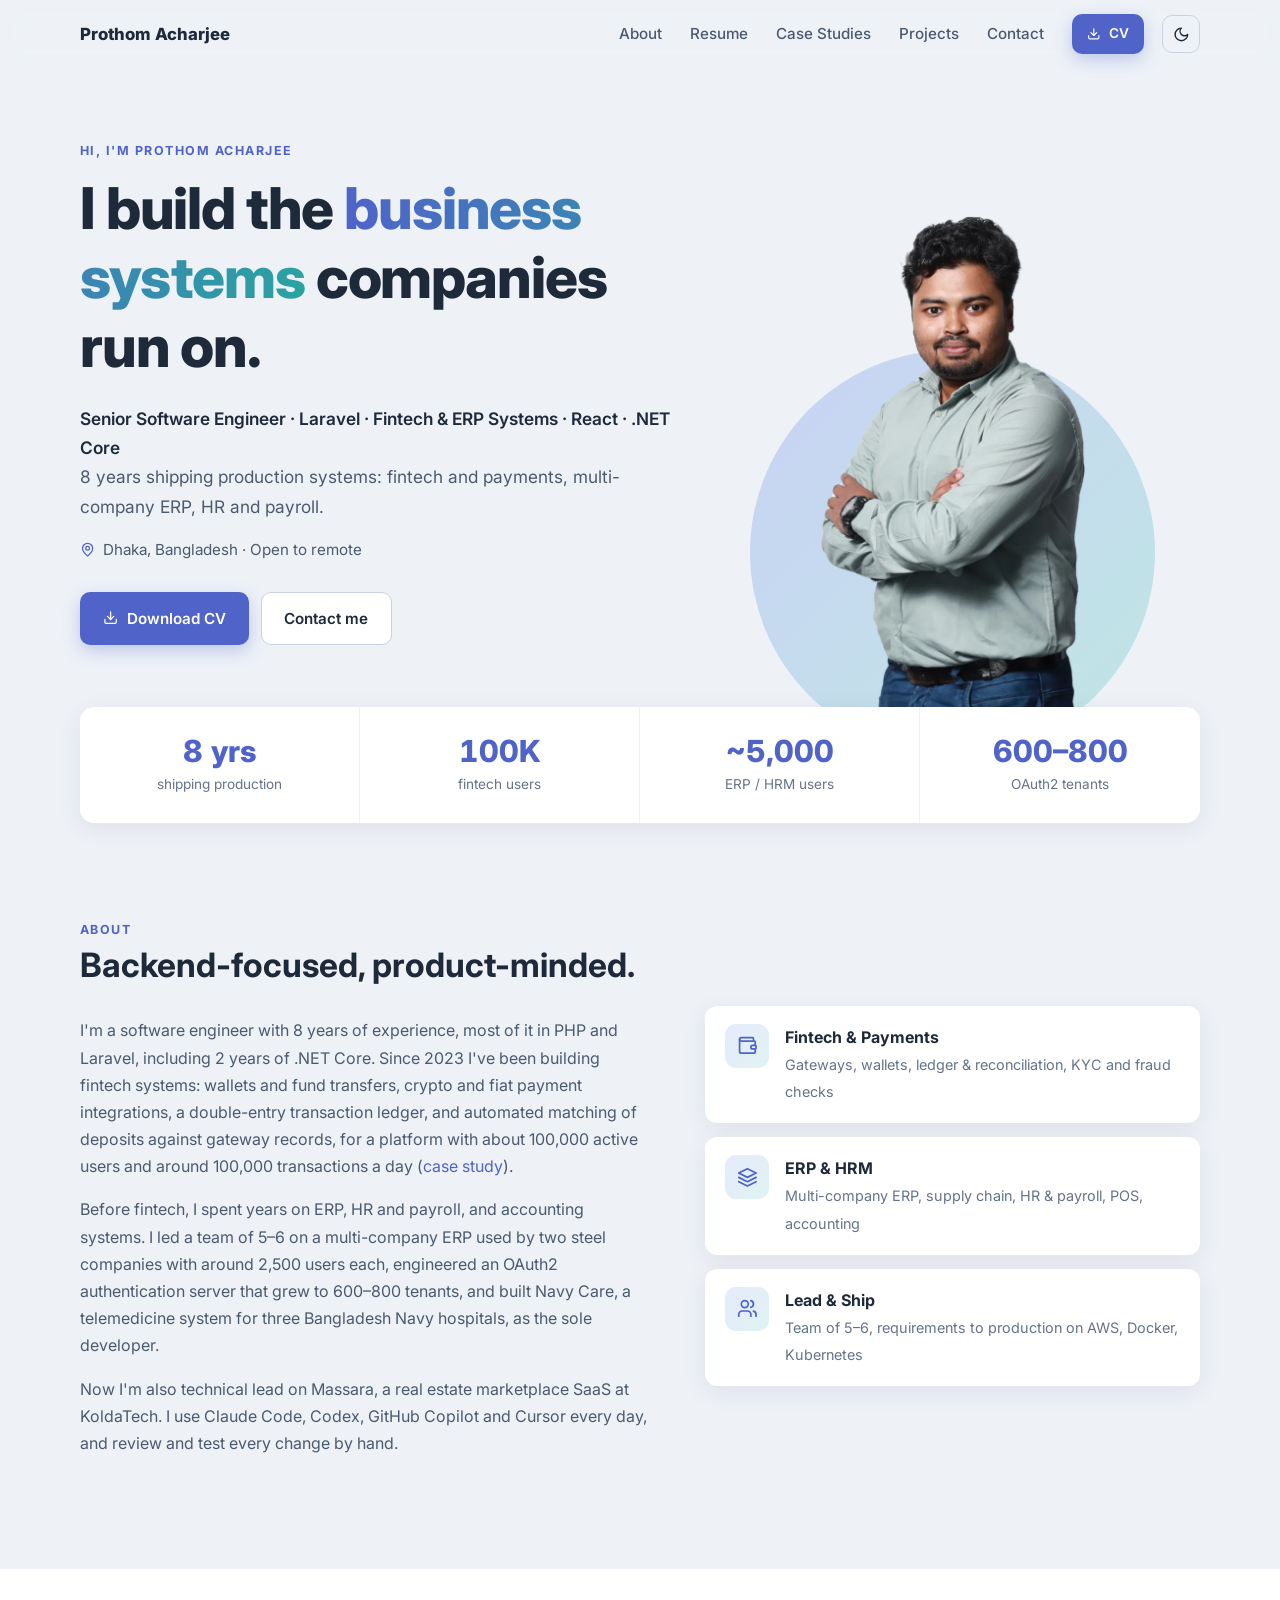
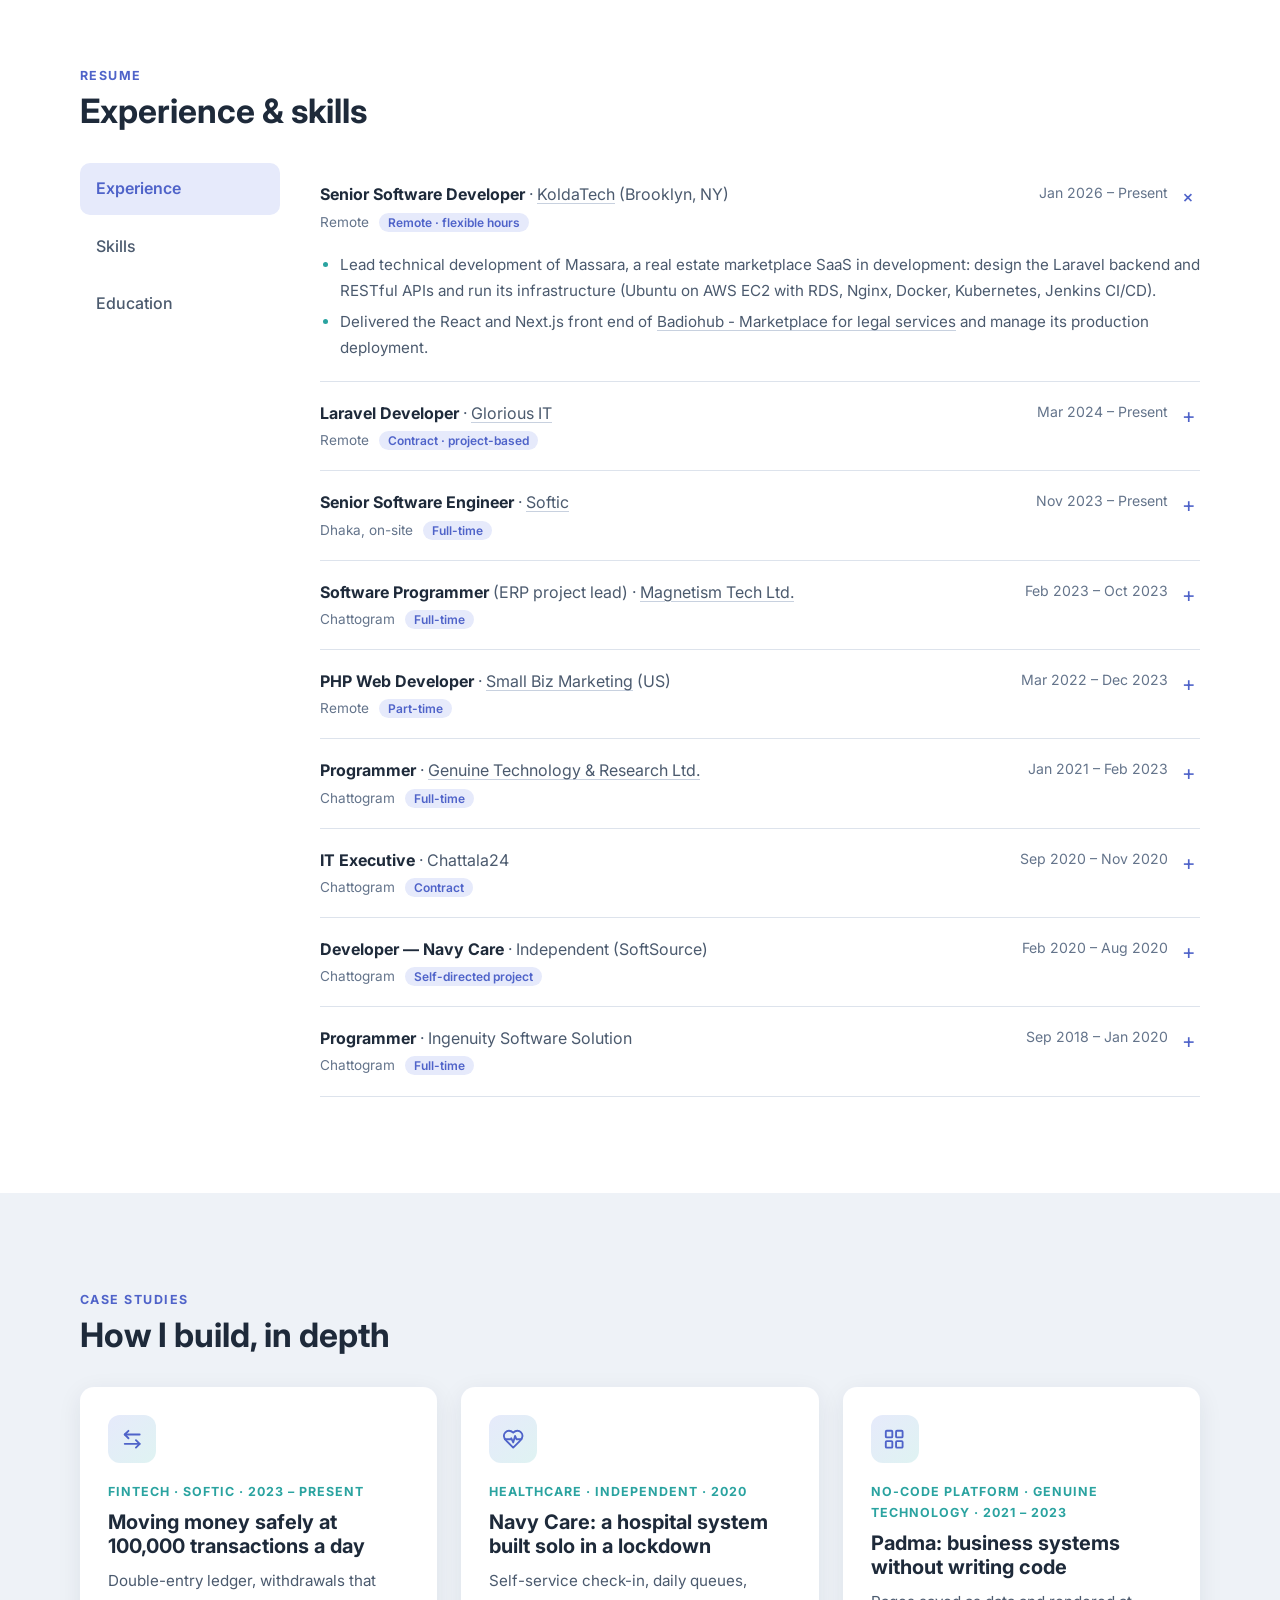
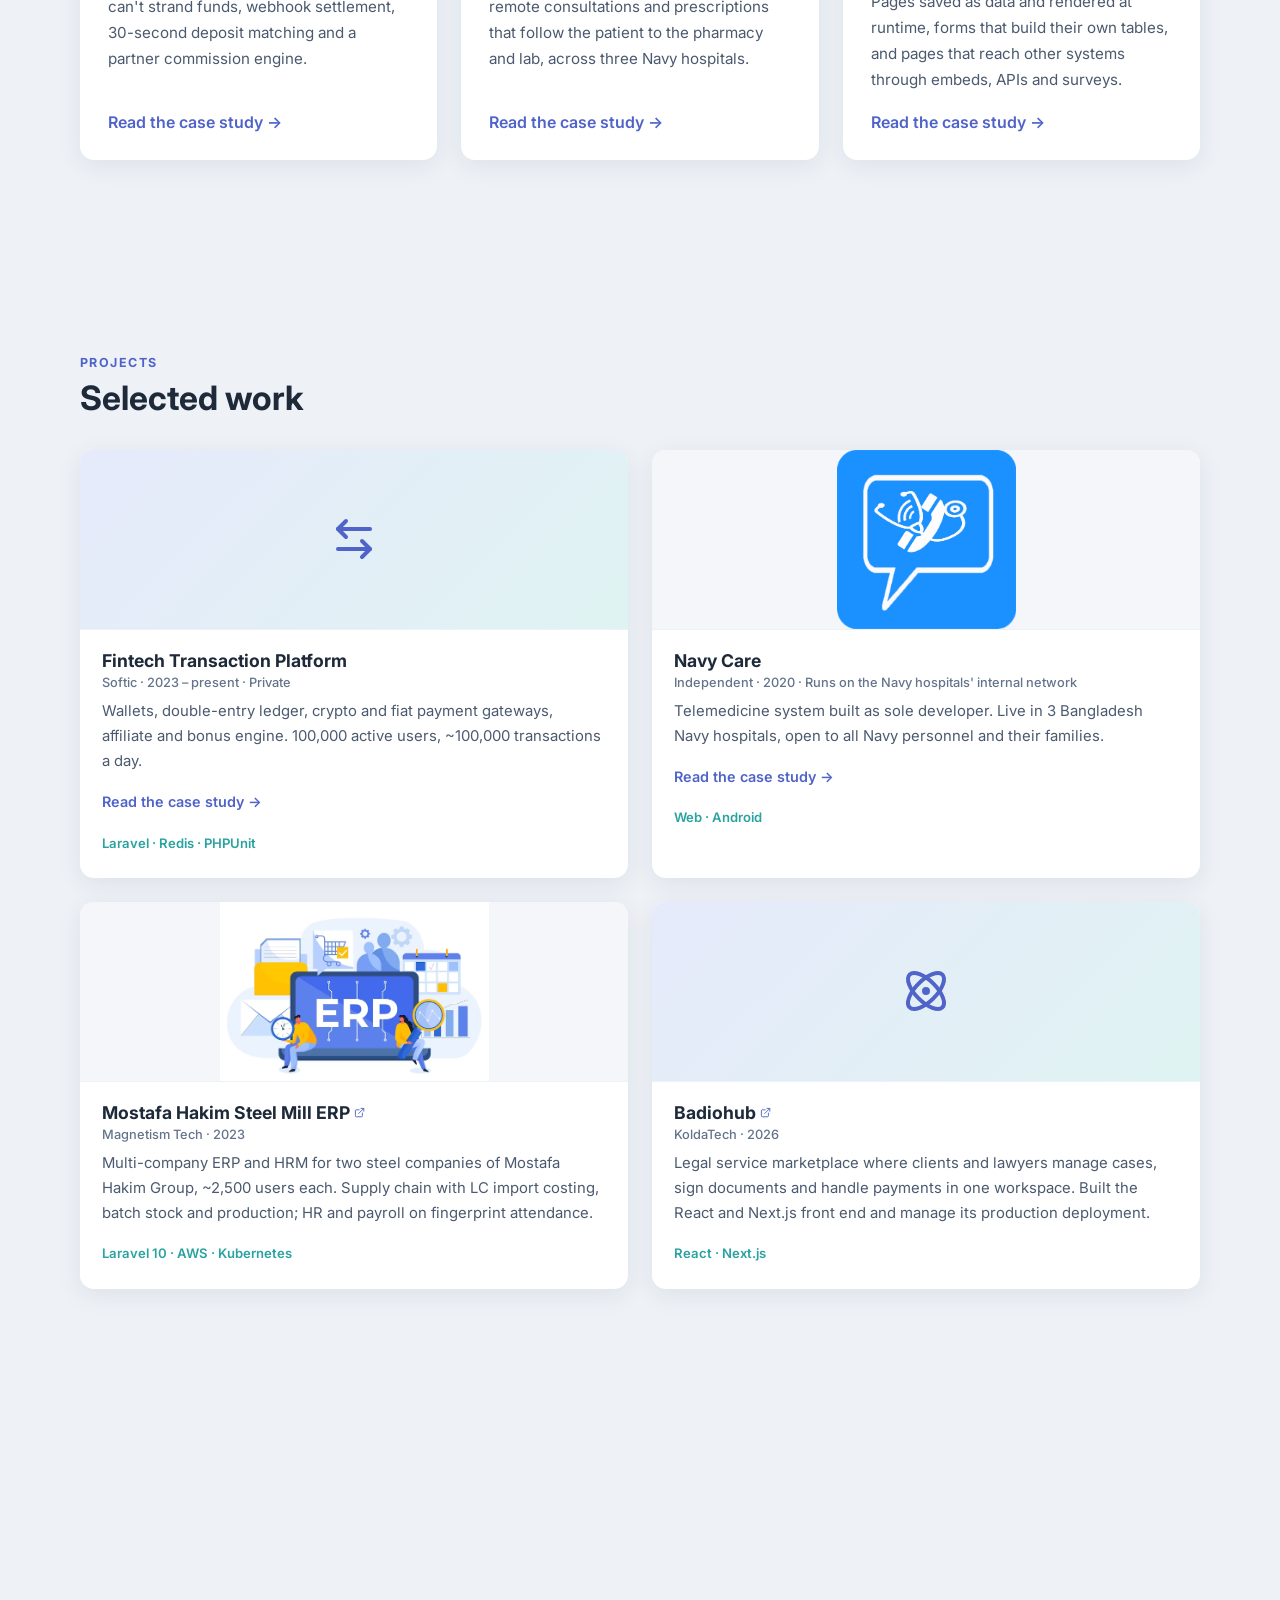
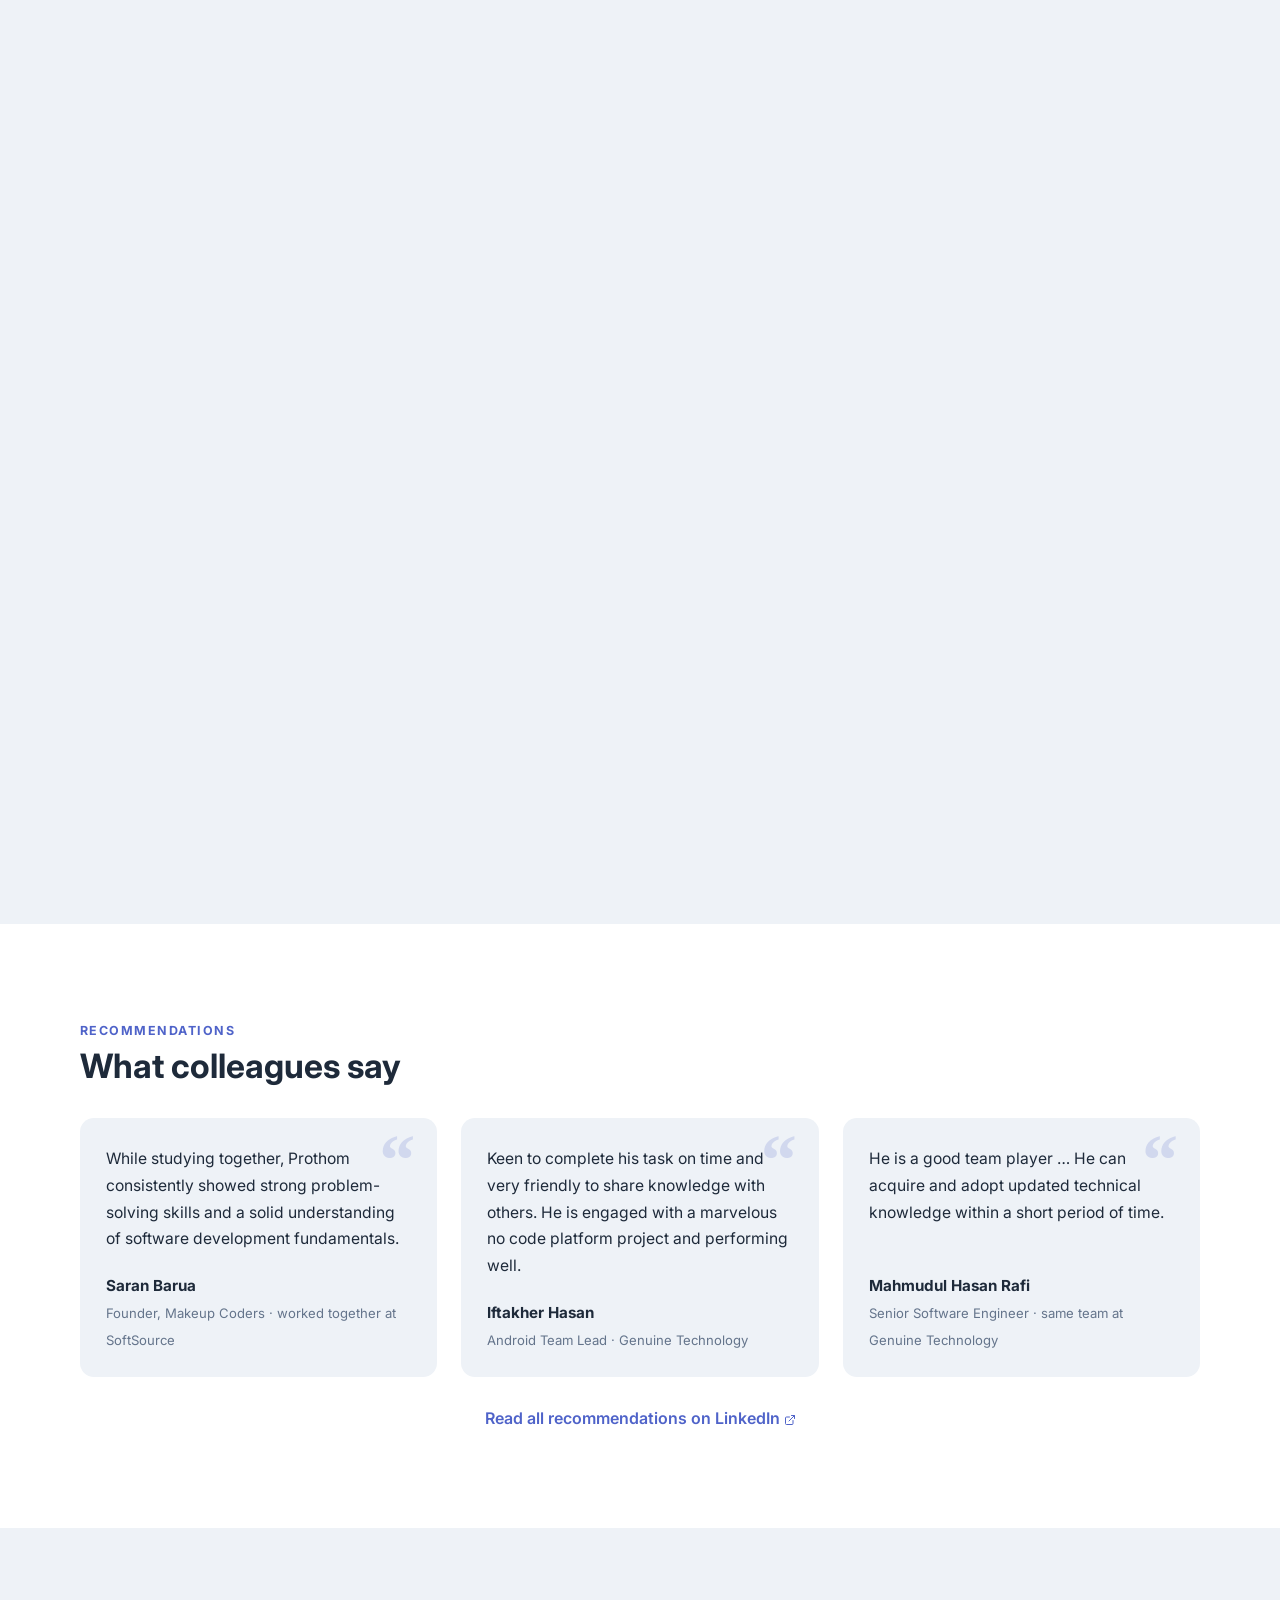
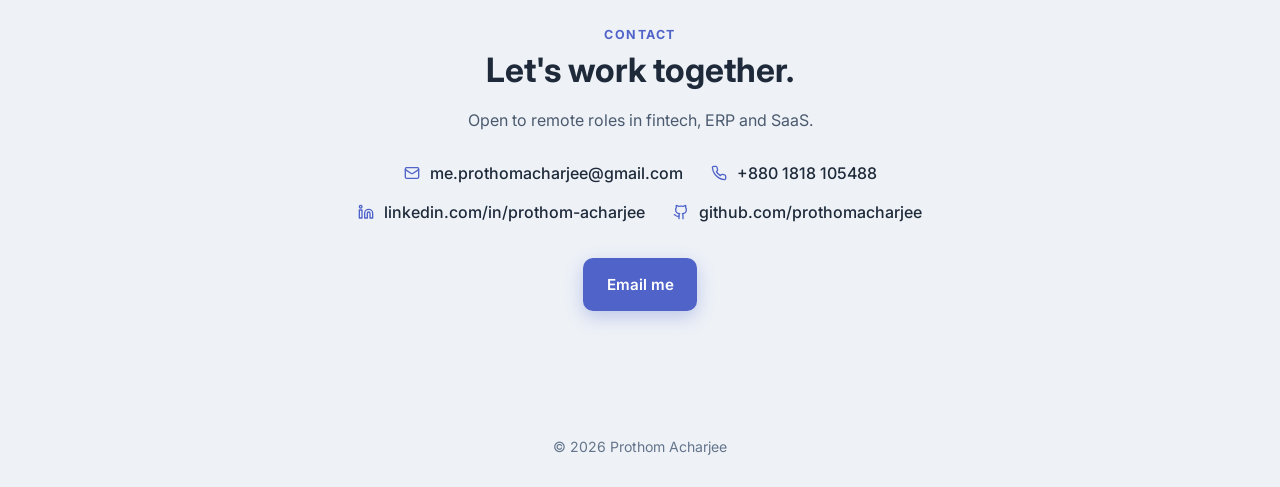
==== index.html @ ef40cb00 "Profile fixes: .NET Core headline, 3-up case studies, project card facts - Headline, title and og me" ====
<!DOCTYPE html>
<html lang="en">
<head>
	<meta charset="utf-8">
	<meta name="viewport" content="width=device-width, initial-scale=1">
	<title>Prothom Acharjee — Senior Software Engineer · Laravel · Fintech &amp; ERP · .NET Core</title>
	<meta name="description" content="Senior software engineer with 8 years of shipping production PHP and Laravel systems: fintech and payments, multi-company ERP, HR and payroll. Dhaka, Bangladesh · Open to remote.">
	<meta name="author" content="Prothom Acharjee">
	<meta property="og:type" content="website">
	<meta property="og:url" content="https://prothomacharjee.github.io/">
	<meta property="og:title" content="Prothom Acharjee — Senior Software Engineer · Laravel · Fintech &amp; ERP · .NET Core">
	<meta property="og:description" content="Laravel · Fintech &amp; ERP Systems · React · .NET Core. 8 years shipping production systems. Open to remote.">
	<meta property="og:image" content="https://prothomacharjee.github.io/assets/image/og.png">
	<meta property="og:image:width" content="1200">
	<meta property="og:image:height" content="630">
	<meta name="twitter:card" content="summary_large_image">
	<link rel="icon" href="data:image/svg+xml,%3Csvg xmlns='http://www.w3.org/2000/svg' viewBox='0 0 64 64'%3E%3Crect width='64' height='64' rx='14' fill='%234f63c9'/%3E%3Ctext x='32' y='42' font-family='Arial' font-weight='700' font-size='26' fill='white' text-anchor='middle'%3EPA%3C/text%3E%3C/svg%3E">
	<link rel="preconnect" href="https://fonts.googleapis.com">
	<link rel="preconnect" href="https://fonts.gstatic.com" crossorigin>
	<link href="https://fonts.googleapis.com/css2?family=Inter:wght@400;500;600;700;800&display=swap" rel="stylesheet">
	<link rel="stylesheet" href="assets/css/style.css">
	<script>
		(function (d) {
			d.classList.add('js');
			var t; try { t = localStorage.getItem('theme'); } catch (e) {}
			d.dataset.theme = t || 'light';
		})(document.documentElement);
	</script>
</head>
<body>
	<svg width="0" height="0" style="position:absolute" aria-hidden="true">
		<symbol id="i-download" viewBox="0 0 24 24"><path d="M21 15v4a2 2 0 0 1-2 2H5a2 2 0 0 1-2-2v-4"/><path d="m7 10 5 5 5-5"/><path d="M12 15V3"/></symbol>
		<symbol id="i-mail" viewBox="0 0 24 24"><rect width="20" height="16" x="2" y="4" rx="2"/><path d="m22 7-8.97 5.7a1.94 1.94 0 0 1-2.06 0L2 7"/></symbol>
		<symbol id="i-phone" viewBox="0 0 24 24"><path d="M22 16.92v3a2 2 0 0 1-2.18 2 19.79 19.79 0 0 1-8.63-3.07 19.5 19.5 0 0 1-6-6 19.79 19.79 0 0 1-3.07-8.67A2 2 0 0 1 4.11 2h3a2 2 0 0 1 2 1.72 12.84 12.84 0 0 0 .7 2.81 2 2 0 0 1-.45 2.11L8.09 9.91a16 16 0 0 0 6 6l1.27-1.27a2 2 0 0 1 2.11-.45 12.84 12.84 0 0 0 2.81.7A2 2 0 0 1 22 16.92z"/></symbol>
		<symbol id="i-heart" viewBox="0 0 24 24"><path d="M19 14c1.49-1.46 3-3.21 3-5.5A5.5 5.5 0 0 0 16.5 3c-1.76 0-3 .5-4.5 2-1.5-1.5-2.74-2-4.5-2A5.5 5.5 0 0 0 2 8.5c0 2.3 1.5 4.05 3 5.5l7 7Z"/><path d="M3.22 12H9.5l.5-1 2 4.5 2-7 1.5 3.5h5.27"/></symbol>
		<symbol id="i-pin" viewBox="0 0 24 24"><path d="M20 10c0 6-8 12-8 12s-8-6-8-12a8 8 0 0 1 16 0Z"/><circle cx="12" cy="10" r="3"/></symbol>
		<symbol id="i-ext" viewBox="0 0 24 24"><path d="M15 3h6v6"/><path d="M10 14 21 3"/><path d="M18 13v6a2 2 0 0 1-2 2H5a2 2 0 0 1-2-2V8a2 2 0 0 1 2-2h6"/></symbol>
		<symbol id="i-wallet" viewBox="0 0 24 24"><path d="M19 7V4a1 1 0 0 0-1-1H5a2 2 0 0 0 0 4h15a1 1 0 0 1 1 1v4h-3a2 2 0 0 0 0 4h3a1 1 0 0 0 1-1v-2a1 1 0 0 0-1-1"/><path d="M3 5v14a2 2 0 0 0 2 2h15a1 1 0 0 0 1-1v-4"/></symbol>
		<symbol id="i-layers" viewBox="0 0 24 24"><path d="m12 2 10 5-10 5L2 7Z"/><path d="m2 17 10 5 10-5"/><path d="m2 12 10 5 10-5"/></symbol>
		<symbol id="i-users" viewBox="0 0 24 24"><path d="M16 21v-2a4 4 0 0 0-4-4H6a4 4 0 0 0-4 4v2"/><circle cx="9" cy="7" r="4"/><path d="M22 21v-2a4 4 0 0 0-3-3.87"/><path d="M16 3.13a4 4 0 0 1 0 7.75"/></symbol>
		<symbol id="i-swap" viewBox="0 0 24 24"><path d="M8 3 4 7l4 4"/><path d="M4 7h16"/><path d="m16 21 4-4-4-4"/><path d="M20 17H4"/></symbol>
		<symbol id="i-cap" viewBox="0 0 24 24"><path d="M22 10 12 5 2 10l10 5 10-5Z"/><path d="M6 12v5c3 3 9 3 12 0v-5"/></symbol>
		<symbol id="i-award" viewBox="0 0 24 24"><circle cx="12" cy="8" r="6"/><path d="M15.48 12.89 17 22l-5-3-5 3 1.52-9.11"/></symbol>
		<symbol id="i-globe" viewBox="0 0 24 24"><circle cx="12" cy="12" r="10"/><path d="M2 12h20"/><path d="M12 2a15.3 15.3 0 0 1 4 10 15.3 15.3 0 0 1-4 10 15.3 15.3 0 0 1-4-10 15.3 15.3 0 0 1 4-10z"/></symbol>
		<symbol id="i-atom" viewBox="0 0 24 24"><circle cx="12" cy="12" r="1"/><path d="M20.2 20.2c2.04-2.03.02-7.36-4.5-11.9-4.54-4.52-9.87-6.54-11.9-4.5-2.04 2.03-.02 7.36 4.5 11.9 4.54 4.52 9.87 6.54 11.9 4.5Z"/><path d="M15.7 15.7c4.52-4.54 6.54-9.87 4.5-11.9-2.03-2.04-7.36-.02-11.9 4.5-4.52 4.54-6.54 9.87-4.5 11.9 2.03 2.04 7.36.02 11.9-4.5Z"/></symbol>
		<symbol id="i-github" viewBox="0 0 24 24"><path d="M15 22v-4a4.8 4.8 0 0 0-1-3.5c3 0 6-2 6-5.5.08-1.25-.27-2.48-1-3.5.28-1.15.28-2.35 0-3.5 0 0-1 0-3 1.5-2.64-.5-5.36-.5-8 0C6 2 5 2 5 2c-.3 1.15-.3 2.35 0 3.5A5.403 5.403 0 0 0 4 9c0 3.5 3 5.5 6 5.5-.39.49-.68 1.05-.85 1.65-.17.6-.22 1.23-.15 1.85v4"/><path d="M9 18c-4.51 2-5-2-7-2"/></symbol>
		<symbol id="i-linkedin" viewBox="0 0 24 24"><path d="M16 8a6 6 0 0 1 6 6v7h-4v-7a2 2 0 0 0-2-2 2 2 0 0 0-2 2v7h-4v-7a6 6 0 0 1 6-6z"/><rect width="4" height="12" x="2" y="9"/><circle cx="4" cy="4" r="2"/></symbol>
		<symbol id="i-moon" viewBox="0 0 24 24"><path d="M12 3a6 6 0 0 0 9 9 9 9 0 1 1-9-9Z"/></symbol>
		<symbol id="i-sun" viewBox="0 0 24 24"><circle cx="12" cy="12" r="4"/><path d="M12 2v2"/><path d="M12 20v2"/><path d="m4.93 4.93 1.41 1.41"/><path d="m17.66 17.66 1.41 1.41"/><path d="M2 12h2"/><path d="M20 12h2"/><path d="m6.34 17.66-1.41 1.41"/><path d="m19.07 4.93-1.41 1.41"/></symbol>
		<symbol id="i-car" viewBox="0 0 24 24"><path d="M19 17h2c.6 0 1-.4 1-1v-3c0-.9-.7-1.7-1.5-1.9C18.7 10.6 16 10 16 10s-1.3-1.4-2.2-2.3c-.5-.4-1.1-.7-1.8-.7H5c-.6 0-1.1.4-1.4.9l-1.4 2.9A3.7 3.7 0 0 0 2 12v4c0 .6.4 1 1 1h2"/><circle cx="7" cy="17" r="2"/><path d="M9 17h6"/><circle cx="17" cy="17" r="2"/></symbol>
		<symbol id="i-grid" viewBox="0 0 24 24"><rect width="7" height="7" x="3" y="3" rx="1"/><rect width="7" height="7" x="14" y="3" rx="1"/><rect width="7" height="7" x="14" y="14" rx="1"/><rect width="7" height="7" x="3" y="14" rx="1"/></symbol>
		<symbol id="i-factory" viewBox="0 0 24 24"><path d="M2 20a2 2 0 0 0 2 2h16a2 2 0 0 0 2-2V8l-7 5V8l-7 5V4a2 2 0 0 0-2-2H4a2 2 0 0 0-2 2Z"/><path d="M17 18h1"/><path d="M12 18h1"/><path d="M7 18h1"/></symbol>
		<symbol id="i-utensils" viewBox="0 0 24 24"><path d="M3 2v7c0 1.1.9 2 2 2h4a2 2 0 0 0 2-2V2"/><path d="M7 2v20"/><path d="M21 15V2a5 5 0 0 0-5 5v6c0 1.1.9 2 2 2h3Zm0 0v7"/></symbol>
	</svg>
	<a class="skip" href="#main">Skip to content</a>

	<header class="nav" id="top">
		<div class="wrap nav-in">
			<a class="brand" href="#top">Prothom Acharjee</a>
			<div class="nav-right">
				<nav id="nav-links" class="nav-links">
					<a href="#about">About</a>
					<a href="#resume">Resume</a>
					<a href="#case-studies">Case Studies</a>
					<a href="#projects">Projects</a>
					<a href="#contact">Contact</a>
					<a class="btn btn-p btn-sm" href="assets/Prothom_Acharjee_Resume.pdf" target="_blank" rel="noopener"><i aria-hidden="true"><svg class="ic"><use href="#i-download"/></svg></i> CV</a>
				</nav>
				<button class="theme-btn" aria-label="Toggle dark mode"><svg class="ic i-moon"><use href="#i-moon"/></svg><svg class="ic i-sun"><use href="#i-sun"/></svg></button>
				<button class="nav-toggle" aria-expanded="false" aria-controls="nav-links" aria-label="Menu"><span></span><span></span></button>
			</div>
		</div>
	</header>

	<main id="main">
		<!-- Hero -->
		<section class="hero">
			<div class="wrap hero-in">
				<div class="hero-text">
					<p class="eyebrow reveal">Hi, I'm Prothom Acharjee</p>
					<h1 class="reveal">I build the <span class="grad">business systems</span> companies run on.</h1>
					<p class="lead reveal"><strong>Senior Software Engineer · Laravel · Fintech &amp; ERP Systems · React · .NET Core</strong><br>
						8 years shipping production systems: fintech and payments, multi-company ERP, HR and payroll.</p>
					<p class="loc reveal"><i aria-hidden="true"><svg class="ic"><use href="#i-pin"/></svg></i> Dhaka, Bangladesh · Open to remote</p>
					<div class="hero-cta reveal">
						<a class="btn btn-p" href="assets/Prothom_Acharjee_Resume.pdf" target="_blank" rel="noopener"><i aria-hidden="true"><svg class="ic"><use href="#i-download"/></svg></i> Download CV</a>
						<a class="btn btn-s" href="#contact">Contact me</a>
					</div>
				</div>
				<div class="hero-photo">
					<img src="assets/image/prothom-hero.webp" width="538" height="1100" alt="Prothom Acharjee">
				</div>
			</div>
		</section>

		<!-- Proof numbers -->
		<div class="wrap">
			<div class="stats reveal">
				<div><b><span data-count="8">8</span> yrs</b><span>shipping production</span></div>
				<div><b><span data-count="100">100</span>K</b><span>fintech users</span></div>
				<div><b>~<span data-count="5000">5,000</span></b><span>ERP / HRM users</span></div>
				<div><b>600–800</b><span>OAuth2 tenants</span></div>
			</div>
		</div>

		<!-- About -->
		<section class="sec" id="about">
			<div class="wrap about">
				<div class="reveal">
					<p class="eyebrow">About</p>
					<h2>Backend-focused, product-minded.</h2>
					<p>I'm a software engineer with 8 years of experience, most of it in PHP and Laravel, including 2 years of .NET Core. Since 2023 I've been building fintech systems: wallets and fund transfers, crypto and fiat payment integrations, a double-entry transaction ledger, and automated matching of deposits against gateway records, for a platform with about 100,000 active users and around 100,000 transactions a day (<a href="case-study.html">case study</a>).</p>
					<p>Before fintech, I spent years on ERP, HR and payroll, and accounting systems. I led a team of 5–6 on a multi-company ERP used by two steel companies with around 2,500 users each, engineered an OAuth2 authentication server that grew to 600–800 tenants, and built Navy Care, a telemedicine system for three Bangladesh Navy hospitals, as the sole developer.</p>
					<p>Now I'm also technical lead on Massara, a real estate marketplace SaaS at KoldaTech. I use Claude Code, Codex, GitHub Copilot and Cursor every day, and review and test every change by hand.</p>
				</div>
				<div class="focus">
					<div class="fx reveal"><i aria-hidden="true"><svg class="ic"><use href="#i-wallet"/></svg></i><div><b>Fintech &amp; Payments</b><span>Gateways, wallets, ledger &amp; reconciliation, KYC and fraud checks</span></div></div>
					<div class="fx reveal"><i aria-hidden="true"><svg class="ic"><use href="#i-layers"/></svg></i><div><b>ERP &amp; HRM</b><span>Multi-company ERP, supply chain, HR &amp; payroll, POS, accounting</span></div></div>
					<div class="fx reveal"><i aria-hidden="true"><svg class="ic"><use href="#i-users"/></svg></i><div><b>Lead &amp; Ship</b><span>Team of 5–6, requirements to production on AWS, Docker, Kubernetes</span></div></div>
				</div>
			</div>
		</section>

		<!-- Resume -->
		<section class="sec alt" id="resume">
			<div class="wrap">
				<p class="eyebrow">Resume</p>
				<h2>Experience &amp; skills</h2>
				<div class="resume">
					<div class="tabs" role="tablist" aria-label="Resume">
						<button role="tab" id="t-exp" aria-controls="p-exp" aria-selected="true">Experience</button>
						<button role="tab" id="t-skills" aria-controls="p-skills" aria-selected="false" tabindex="-1">Skills</button>
						<button role="tab" id="t-edu" aria-controls="p-edu" aria-selected="false" tabindex="-1">Education</button>
					</div>

					<div class="panels">
						<div role="tabpanel" id="p-exp" aria-labelledby="t-exp">
							<details class="role" open>
								<summary><span class="r-t"><b>Senior Software Developer</b> · <a href="https://www.koldatech.com/" target="_blank" rel="noopener">KoldaTech</a> (Brooklyn, NY)</span><span class="r-d">Jan 2026 – Present</span><span class="r-m">Remote <em>Remote · flexible hours</em></span></summary>
								<ul>
									<li>Lead technical development of Massara, a real estate marketplace SaaS in development: design the Laravel backend and RESTful APIs and run its infrastructure (Ubuntu on AWS EC2 with RDS, Nginx, Docker, Kubernetes, Jenkins CI/CD).</li>
									<li>Delivered the React and Next.js front end of <a href="https://badiohub.com/" target="_blank" rel="noopener noreferrer">Badiohub - Marketplace for legal services</a> and manage its production deployment.</li>
								</ul>
							</details>
							<details class="role">
								<summary><span class="r-t"><b>Laravel Developer</b> · <a href="https://gloriousit.com/" target="_blank" rel="noopener">Glorious IT</a></span><span class="r-d">Mar 2024 – Present</span><span class="r-m">Remote <em>Contract · project-based</em></span></summary>
								<ul>
									<li>Customize and deploy a Laravel ERP, POS and HRM product for around 20 clients, adding client-specific features and tuning queries to each client's data volume.</li>
								</ul>
							</details>
							<details class="role">
								<summary><span class="r-t"><b>Senior Software Engineer</b> · <a href="https://softic.ai/" target="_blank" rel="noopener">Softic</a></span><span class="r-d">Nov 2023 – Present</span><span class="r-m">Dhaka, on-site <em>Full-time</em></span></summary>
								<ul>
									<li>Develop core backend modules for a fintech platform serving 100,000 active users and processing around 100,000 transactions a day, plus the dependent transactions each one triggers.</li>
									<li>Built wallet balances, deposits, withdrawals and fund transfers, with a balance-cap circuit breaker and one pending request per payment method.</li>
									<li>Designed a double-entry, append-only transaction ledger with reconciliation checks, and automated 30-second matching of pending deposits against gateway records.</li>
									<li>Integrated crypto and fiat payment gateways through RESTful APIs, including webhook handling with automatic retries.</li>
									<li>Prevented duplicate transactions and race conditions under load with state checks under row-level locks, fixed lock ordering, unique-key deduplication and Redis per-user submit locks.</li>
									<li>Implemented API security with JWT and Laravel Sanctum/Passport, role-based access control and encryption of sensitive data, plus KYC verification and fraud checks.</li>
									<li>Engineered event-driven, high-concurrency processing with Laravel events, Redis queues and caching.</li>
									<li>Wrote unit and API tests with PHPUnit and structured modules with SOLID principles and the Service/Repository pattern.</li>
									<li>Designed the affiliate and referral engine, including level-up/level-down rules and automated bonus payouts.</li>
									<li>Reduced a heavy financial report's load time by 70%, from 50 seconds to 15, through query and index optimization.</li>
									<li>Named Employee of the Month at Softic for May 2025.</li>
								</ul>
							</details>
							<details class="role">
								<summary><span class="r-t"><b>Software Programmer</b> (ERP project lead) · <a href="http://magnetismtech.com/" target="_blank" rel="noopener">Magnetism Tech Ltd.</a></span><span class="r-d">Feb 2023 – Oct 2023</span><span class="r-m">Chattogram <em>Full-time</em></span></summary>
								<ul>
									<li>Led a team of 5–6 (developers, QA and a designer) as project lead and hands-on developer on a Laravel 10 multi-company ERP and HRM product.</li>
									<li>Gathered requirements on client sites and translated them into module specs and sprint tasks.</li>
									<li>Planned the project, designed the HR and payroll logic and database, and built the supply chain and accounting modules; used by two steel companies of Mostafa Hakim Group with around 2,500 users each.</li>
									<li>Set up and ran production infrastructure: Ubuntu on AWS EC2 with RDS, Nginx and Apache, Docker, Kubernetes, and CI/CD with Jenkins and GitHub.</li>
								</ul>
							</details>
							<details class="role">
								<summary><span class="r-t"><b>PHP Web Developer</b> · <a href="https://smallbizmarketing.agency/" target="_blank" rel="noopener">Small Biz Marketing</a> (US)</span><span class="r-d">Mar 2022 – Dec 2023</span><span class="r-m">Remote <em>Part-time</em></span></summary>
								<ul>
									<li>Delivered <a href="https://www.historychip.com/" target="_blank" rel="noopener">historychip.com</a> end to end for a US client, from PHP and JavaScript development to server setup, deployment and performance tuning.</li>
								</ul>
							</details>
							<details class="role">
								<summary><span class="r-t"><b>Programmer</b> · <a href="https://gtrbd.com/" target="_blank" rel="noopener">Genuine Technology &amp; Research Ltd.</a></span><span class="r-d">Jan 2021 – Feb 2023</span><span class="r-m">Chattogram <em>Full-time</em></span></summary>
								<p class="steps">Programmer (Jan 2022 – Feb 2023) · Junior Programmer (Jan 2021 – Dec 2021)</p>
								<ul>
									<li>Engineered a central OAuth2 authentication server for the company's multi-tenant products, which grew to 600–800 tenants.</li>
									<li>Developed core components of an in-house no-code platform built with .NET Core (C#), MSSQL and Microsoft Azure: data handlers, data binders, entity builders, chart components and embedding.</li>
									<li>Extended HR, payroll, accounts and ERP systems to client requirements; trained in-house developers on the no-code platform and interviewed engineering candidates.</li>
								</ul>
							</details>
							<details class="role">
								<summary><span class="r-t"><b>IT Executive</b> · Chattala24</span><span class="r-d">Sep 2020 – Nov 2020</span><span class="r-m">Chattogram <em>Contract</em></span></summary>
								<ul>
									<li>Set up networking, the company website and online security for an IPTV and online media startup.</li>
								</ul>
							</details>
							<details class="role">
								<summary><span class="r-t"><b>Developer — Navy Care</b> · Independent (SoftSource)</span><span class="r-d">Feb 2020 – Aug 2020</span><span class="r-m">Chattogram <em>Self-directed project</em></span></summary>
								<ul>
									<li>Designed and built, as sole developer, a web and Android telemedicine system with patient, appointment, prescription, pharmacy and lab modules during the 2020 lockdown.</li>
									<li>Now running on the local network of three Bangladesh Navy hospitals, open to all Navy personnel and their families.</li>
								</ul>
							</details>
							<details class="role">
								<summary><span class="r-t"><b>Programmer</b> · Ingenuity Software Solution</span><span class="r-d">Sep 2018 – Jan 2020</span><span class="r-m">Chattogram <em>Full-time</em></span></summary>
								<p class="steps">Programmer (Nov 2019 – Jan 2020) · Junior Programmer (Sep 2018 – Oct 2019)</p>
								<ul>
									<li>Developed PHP and CodeIgniter features for POS, restaurant, pharmacy, factory management and e-commerce systems.</li>
								</ul>
							</details>
						</div>

						<div role="tabpanel" id="p-skills" aria-labelledby="t-skills" hidden>
							<div class="skills">
								<div class="sk"><h3>Backend</h3><p>PHP 8 · Laravel · CodeIgniter · OOP · RESTful APIs · Payment processing · Digital wallets · Payment gateway integration · Redis · Queues · Event-driven processing · Multi-tenant architecture · .NET Core (C#)</p></div>
								<div class="sk"><h3>Architecture</h3><p>Software architecture · Clean Architecture · SOLID principles · Design patterns (Service, Repository)</p></div>
								<div class="sk"><h3>Security</h3><p>API security · OAuth 2.0 · JWT · Laravel Sanctum/Passport · RBAC · Encryption · KYC and fraud checks</p></div>
								<div class="sk"><h3>Frontend</h3><p>React · Next.js · JavaScript · Blade · Tailwind CSS · Bootstrap</p></div>
								<div class="sk"><h3>Databases</h3><p>MySQL · MSSQL · Database transactions · Concurrency control · Query optimization · Indexing · PostgreSQL and MongoDB (working knowledge)</p></div>
								<div class="sk"><h3>Testing</h3><p>PHPUnit (unit and API tests) · Automated testing · Code review</p></div>
								<div class="sk"><h3>DevOps</h3><p>Git · GitHub · Docker · Kubernetes · Jenkins CI/CD · AWS (EC2, RDS) · Microsoft Azure · Ubuntu · Nginx · Apache</p></div>
								<div class="sk"><h3>AI-assisted development</h3><p>Claude Code · Codex · ChatGPT · GitHub Copilot · Cursor — for generation, refactoring, debugging, tests, docs and review, with every change reviewed and tested by hand</p></div>
								<div class="sk"><h3>Leadership</h3><p>Team lead (5–6 people) · Requirements analysis · Sprint planning · Client communication · Technical interviewing</p></div>
								<div class="sk"><h3>Domains</h3><p>Fintech and payments · ERP · HR and payroll · POS · Multi-tenant SaaS · Telemedicine</p></div>
							</div>
						</div>

						<div role="tabpanel" id="p-edu" aria-labelledby="t-edu" hidden>
							<div class="edu">
								<div class="ed"><i aria-hidden="true"><svg class="ic"><use href="#i-cap"/></svg></i><div><b>B.Sc. in Computer Science &amp; Engineering</b><span>Premier University, Chattogram · 2014 – 2018 · CGPA 3.79 / 4.00</span></div></div>
								<div class="ed"><i aria-hidden="true"><svg class="ic"><use href="#i-cap"/></svg></i><div><b>MBA, Human Resource Management</b><span>Premier University, Chattogram · 2020 – 2022 · CGPA 3.70 / 4.00</span></div></div>
								<div class="ed"><i aria-hidden="true"><svg class="ic"><use href="#i-award"/></svg></i><div><b>Google Project Management</b><span>Coursera · Professional certificate</span></div></div>
								<div class="ed"><i aria-hidden="true"><svg class="ic"><use href="#i-award"/></svg></i><div><b>Employee of the Month</b><span>Softic · May 2025</span></div></div>
								<div class="ed"><i aria-hidden="true"><svg class="ic"><use href="#i-globe"/></svg></i><div><b>Languages</b><span>Bengali (native) · English (professional working proficiency)</span></div></div>
							</div>
						</div>
					</div>
				</div>
			</div>
		</section>

		<!-- Case studies -->
		<section class="sec" id="case-studies">
			<div class="wrap">
				<p class="eyebrow">Case studies</p>
				<h2>How I build, in depth</h2>
				<div class="cases">
					<a class="case reveal" href="case-study.html">
						<i aria-hidden="true"><svg class="ic"><use href="#i-swap"/></svg></i>
						<span class="case-k">Fintech · Softic · 2023 – present</span>
						<h3>Moving money safely at 100,000 transactions a day</h3>
						<p>Double-entry ledger, withdrawals that can't strand funds, webhook settlement, 30-second deposit matching and a partner commission engine.</p>
						<span class="case-go">Read the case study &rarr;</span>
					</a>
					<a class="case reveal" href="case-study-navy-care.html">
						<i aria-hidden="true"><svg class="ic"><use href="#i-heart"/></svg></i>
						<span class="case-k">Healthcare · Independent · 2020</span>
						<h3>Navy Care: a hospital system built solo in a lockdown</h3>
						<p>Self-service check-in, daily queues, remote consultations and prescriptions that follow the patient to the pharmacy and lab, across three Navy hospitals.</p>
						<span class="case-go">Read the case study &rarr;</span>
					</a>
					<a class="case reveal" href="case-study-padma.html">
						<i aria-hidden="true"><svg class="ic"><use href="#i-grid"/></svg></i>
						<span class="case-k">No-code platform · Genuine Technology · 2021 – 2023</span>
						<h3>Padma: business systems without writing code</h3>
						<p>Pages saved as data and rendered at runtime, forms that build their own tables, and pages that reach other systems through embeds, APIs and surveys.</p>
						<span class="case-go">Read the case study &rarr;</span>
					</a>
				</div>
			</div>
		</section>

		<!-- Projects -->
		<section class="sec" id="projects">
			<div class="wrap">
				<p class="eyebrow">Projects</p>
				<h2>Selected work</h2>
				<div class="proj-main">
					<article class="pc reveal">
						<div class="pc-im pc-ic"><i aria-hidden="true"><svg class="ic"><use href="#i-swap"/></svg></i></div>
						<div class="pc-b">
							<h3>Fintech Transaction Platform <small>Softic · 2023 – present · Private</small></h3>
							<p>Wallets, double-entry ledger, crypto and fiat payment gateways, affiliate and bonus engine. 100,000 active users, ~100,000 transactions a day.</p>
							<p><a class="pc-link" href="case-study.html">Read the case study &rarr;</a></p>
							<p class="tags">Laravel · Redis · PHPUnit</p>
						</div>
					</article>
					<article class="pc reveal">
						<div class="pc-im" style="background-image:url(assets/image/NavyLogo.png)"></div>
						<div class="pc-b">
							<h3>Navy Care <small>Independent · 2020 · Runs on the Navy hospitals' internal network</small></h3>
							<p>Telemedicine system built as sole developer. Live in 3 Bangladesh Navy hospitals, open to all Navy personnel and their families.</p>
							<p><a class="pc-link" href="case-study-navy-care.html">Read the case study &rarr;</a></p>
							<p class="tags">Web · Android</p>
						</div>
					</article>
					<article class="pc reveal">
						<div class="pc-im" style="background-image:url(assets/image/erp.webp)"></div>
						<div class="pc-b">
							<h3><a href="http://mhakimerp.com/" target="_blank" rel="noopener">Mostafa Hakim Steel Mill ERP <i aria-hidden="true"><svg class="ic"><use href="#i-ext"/></svg></i></a> <small>Magnetism Tech · 2023</small></h3>
							<p>Multi-company ERP and HRM for two steel companies of Mostafa Hakim Group, ~2,500 users each. Supply chain with LC import costing, batch stock and production; HR and payroll on fingerprint attendance.</p>
							<p class="tags">Laravel 10 · AWS · Kubernetes</p>
						</div>
					</article>
					<article class="pc reveal">
						<div class="pc-im pc-ic"><i aria-hidden="true"><svg class="ic"><use href="#i-atom"/></svg></i></div>
						<div class="pc-b">
							<h3><a href="https://badiohub.com/" target="_blank" rel="noopener">Badiohub <i aria-hidden="true"><svg class="ic"><use href="#i-ext"/></svg></i></a> <small>KoldaTech · 2026</small></h3>
							<p>Legal service marketplace where clients and lawyers manage cases, sign documents and handle payments in one workspace. Built the React and Next.js front end and manage its production deployment.</p>
							<p class="tags">React · Next.js</p>
						</div>
					</article>
					<article class="pc reveal">
						<div class="pc-im pc-ic"><i aria-hidden="true"><svg class="ic"><use href="#i-car"/></svg></i></div>
						<div class="pc-b">
							<h3>Autodynamics SaaS ERP <small>Glorious IT · 2024</small></h3>
							<p>Multi-location stock, multi-warehouse POS, invoicing with automatic tax and recurring invoices, and customer and supplier pricing.</p>
							<p class="tags">Laravel · ERP · POS</p>
						</div>
					</article>
					<article class="pc reveal">
						<div class="pc-im pc-ic"><i aria-hidden="true"><svg class="ic"><use href="#i-grid"/></svg></i></div>
						<div class="pc-b">
							<h3>Padma — No-Code Platform <small>Genuine Technology · 2021 – 2023</small></h3>
							<p>In-house platform for building enterprise systems like HR, payroll and ERP without code. Developed core components: data handlers, data binders, entity builders, charts and embedding.</p>
							<p><a class="pc-link" href="case-study-padma.html">Read the case study &rarr;</a></p>
							<p class="tags">.NET Core · MSSQL · Azure · No-code</p>
						</div>
					</article>
				</div>
				<div class="proj-more">
					<article class="pc reveal">
						<div class="pc-im pc-ic"><i aria-hidden="true"><svg class="ic"><use href="#i-factory"/></svg></i></div>
						<div class="pc-b">
							<h3><a href="https://millsoft.xyz/" target="_blank" rel="noopener">Factory SaaS ERP <i aria-hidden="true"><svg class="ic"><use href="#i-ext"/></svg></i></a> <small>Glorious IT · Jun – Aug 2024</small></h3>
							<p>Cloud ERP for production-based factories: raw material to finished goods inventory, production planning, quality control and accounting.</p>
						</div>
					</article>
					<article class="pc reveal">
						<div class="pc-im" style="background-image:url(assets/image/pharmacy.jpg);background-size:cover"></div>
						<div class="pc-b">
							<h3><a href="https://pharmacy.gloriousit.xyz/" target="_blank" rel="noopener">Pharmacy POS <i aria-hidden="true"><svg class="ic"><use href="#i-ext"/></svg></i></a> <small>Glorious IT · 2024 – 2025</small></h3>
							<p>Pharmacy module: medicine stock, batch pricing, barcode scanning, prescriptions, purchase and sales, real-time reports.</p>
						</div>
					</article>
					<article class="pc reveal">
						<div class="pc-im pc-ic"><i aria-hidden="true"><svg class="ic"><use href="#i-utensils"/></svg></i></div>
						<div class="pc-b">
							<h3><a href="https://restaurant.gloriousit.xyz/" target="_blank" rel="noopener">Restaurant POS <i aria-hidden="true"><svg class="ic"><use href="#i-ext"/></svg></i></a> <small>Glorious IT · 2024</small></h3>
							<p>Point of sale for restaurants, part of the Glorious IT ERP and POS product.</p>
						</div>
					</article>
					<article class="pc reveal">
						<div class="pc-im" style="background-image:url(assets/image/historychip.png)"></div>
						<div class="pc-b">
							<h3><a href="https://www.historychip.com/" target="_blank" rel="noopener">HistoryChip <i aria-hidden="true"><svg class="ic"><use href="#i-ext"/></svg></i></a> <small>Small Biz Marketing · 2022 – 2023</small></h3>
							<p>Archive of personal non-fiction stories for a US client, built end to end with Laravel on AWS.</p>
						</div>
					</article>
					<article class="pc reveal">
						<div class="pc-im" style="background-image:url(assets/image/restu.jpg);background-size:cover"></div>
						<div class="pc-b">
							<!-- link held back: fishfee.com was not responding on 31 Oct 2026 -->
							<h3>FishFee <small>Freelance · Developer</small></h3>
							<p>Food delivery platform with customer, rider, vendor and admin apps.</p>
						</div>
					</article>
					<article class="pc reveal">
						<div class="pc-im" style="background-image:url(assets/image/revenue.webp);background-size:cover"></div>
						<div class="pc-b">
							<h3><a href="https://revenueaid.com.bd/" target="_blank" rel="noopener">Revenue Aid <i aria-hidden="true"><svg class="ic"><use href="#i-ext"/></svg></i></a> <small>Freelance · 2022 – 2023</small></h3>
							<p>Full-service law firm site with a client user panel, focused on company incorporation and licensing. Built in CodeIgniter 3.</p>
						</div>
					</article>
					<article class="pc reveal">
						<div class="pc-im" style="background-image:url(assets/image/rahamat.png)"></div>
						<div class="pc-b">
							<h3><a href="https://rahamatassociates.com/" target="_blank" rel="noopener">Rahamat &amp; Associates Limited <i aria-hidden="true"><svg class="ic"><use href="#i-ext"/></svg></i></a> <small>Freelance · 2022 – 2023</small></h3>
							<p>Website and user panel for a Dhaka law firm handling corporate matters under the Companies Act. Built in CodeIgniter 3.</p>
						</div>
					</article>
				</div>
			</div>
		</section>

		<!-- Recommendations (verbatim excerpts from LinkedIn) -->
		<section class="sec alt" id="recommendations">
			<div class="wrap">
				<p class="eyebrow">Recommendations</p>
				<h2>What colleagues say</h2>
				<div class="quotes">
					<figure class="q reveal">
						<blockquote>While studying together, Prothom consistently showed strong problem-solving skills and a solid understanding of software development fundamentals.</blockquote>
						<figcaption><b>Saran Barua</b><span>Founder, Makeup Coders · worked together at SoftSource</span></figcaption>
					</figure>
					<figure class="q reveal">
						<blockquote>Keen to complete his task on time and very friendly to share knowledge with others. He is engaged with a marvelous no code platform project and performing well.</blockquote>
						<figcaption><b>Iftakher Hasan</b><span>Android Team Lead · Genuine Technology</span></figcaption>
					</figure>
					<figure class="q reveal">
						<blockquote>He is a good team player &hellip; He can acquire and adopt updated technical knowledge within a short period of time.</blockquote>
						<figcaption><b>Mahmudul Hasan Rafi</b><span>Senior Software Engineer · same team at Genuine Technology</span></figcaption>
					</figure>
				</div>
				<p class="q-more"><a href="https://www.linkedin.com/in/prothom-acharjee/details/recommendations/" target="_blank" rel="noopener">Read all recommendations on LinkedIn <i aria-hidden="true"><svg class="ic"><use href="#i-ext"/></svg></i></a></p>
			</div>
		</section>

		<!-- Contact -->
		<section class="sec" id="contact">
			<div class="wrap contact reveal">
				<p class="eyebrow">Contact</p>
				<h2>Let's work together.</h2>
				<p>Open to remote roles in fintech, ERP and SaaS.</p>
				<div class="contact-links">
					<a href="mailto:me.prothomacharjee@gmail.com"><i aria-hidden="true"><svg class="ic"><use href="#i-mail"/></svg></i> me.prothomacharjee@gmail.com</a>
					<a href="tel:+8801818105488"><i aria-hidden="true"><svg class="ic"><use href="#i-phone"/></svg></i> +880 1818 105488</a>
					<a href="https://www.linkedin.com/in/prothom-acharjee" target="_blank" rel="noopener"><i aria-hidden="true"><svg class="ic"><use href="#i-linkedin"/></svg></i> linkedin.com/in/prothom-acharjee</a>
					<a href="https://github.com/prothomacharjee" target="_blank" rel="noopener"><i aria-hidden="true"><svg class="ic"><use href="#i-github"/></svg></i> github.com/prothomacharjee</a>
				</div>
				<a class="btn btn-p" href="mailto:me.prothomacharjee@gmail.com">Email me</a>
			</div>
		</section>
	</main>

	<footer class="foot">
		<div class="wrap">© <span id="year">2026</span> Prothom Acharjee</div>
	</footer>

	<script src="assets/js/main.js"></script>
</body>
</html>
---- assets/css/style.css ----
/* Soft Slate theme */
:root {
	--bg: #eef2f7;
	--surface: #fff;
	--ink: #1e2a3a;
	--muted: #4b5a6e;
	--faint: #64748b;
	--line: #dde3ec;
	--accent: #4f63c9;
	--accent-2: #2aa3a0;
	--accent-soft: #e6eafb;
	--teal-soft: #dff3f2;
	--on-accent: #fff;
	--border: #c8d1df;
	--nav-bg: rgba(238, 242, 247, .85);
	--img-bg: #f4f6fa;
	--blob-1: #c9d2f5;
	--blob-2: #bfe6e4;
	--shadow: 0 6px 24px rgba(30, 42, 58, .08);
	--shadow-lg: 0 14px 34px rgba(30, 42, 58, .12);
	--radius: 14px;
	color-scheme: light;
}

/* Dark: only when the visitor picks it with the toggle; light is the default */
:root[data-theme="dark"] {
	--bg: #0f1622; --surface: #172131; --ink: #e3e9f2; --muted: #a9b5c6; --faint: #8794a8; --line: #26344a;
	--accent: #8c9cf2; --accent-2: #4fc9c3; --accent-soft: #232e55; --teal-soft: #173a3c; --on-accent: #0f1622;
	--border: #33445c; --nav-bg: rgba(15, 22, 34, .85); --img-bg: #e4e9f1; --blob-1: #2b3772; --blob-2: #1b4f51;
	--shadow: 0 6px 24px rgba(0, 0, 0, .35); --shadow-lg: 0 14px 34px rgba(0, 0, 0, .45);
	color-scheme: dark;
}

*, *::before, *::after { box-sizing: border-box; }
html { scroll-behavior: smooth; scroll-padding-top: 76px; }
body {
	margin: 0;
	background: var(--bg);
	color: var(--ink);
	font: 16px/1.7 Inter, system-ui, -apple-system, "Segoe UI", Roboto, sans-serif;
	-webkit-font-smoothing: antialiased;
}
img { max-width: 100%; display: block; }
.ic { width: 1em; height: 1em; fill: none; stroke: currentColor; stroke-width: 2; stroke-linecap: round; stroke-linejoin: round; vertical-align: -.125em; }
a { color: var(--accent); text-decoration: none; }
a:hover { text-decoration: underline; }
h1, h2, h3 { line-height: 1.2; margin: 0; }
h2 { font-size: clamp(1.6rem, 3vw, 2.1rem); margin: .3rem 0 2rem; }
p { margin: 0 0 1rem; color: var(--muted); }

.wrap { width: min(1120px, 100% - 40px); margin-inline: auto; }
.sec { padding: 96px 0; }
.alt { background: var(--surface); }
.eyebrow { font-size: .78rem; font-weight: 700; letter-spacing: .12em; text-transform: uppercase; color: var(--accent); margin: 0; }
.grad { background: linear-gradient(90deg, var(--accent), var(--accent-2)); -webkit-background-clip: text; background-clip: text; color: transparent; }

.skip { position: absolute; left: -9999px; }
.skip:focus { left: 16px; top: 16px; z-index: 100; background: var(--surface); padding: 8px 14px; border-radius: 8px; }
:focus-visible { outline: 3px solid var(--accent); outline-offset: 3px; border-radius: 6px; }

/* Buttons */
.btn { display: inline-flex; align-items: center; gap: .5rem; font-weight: 600; font-size: .95rem; padding: .8rem 1.4rem; border-radius: 10px; border: 1px solid transparent; transition: transform .2s, box-shadow .2s, background .2s; }
.btn:hover { text-decoration: none; transform: translateY(-2px); }
.btn-p { background: var(--accent); color: var(--on-accent); box-shadow: 0 6px 18px rgba(79, 99, 201, .3); }
.btn-p:hover { filter: brightness(1.08); }
.btn-s { background: var(--surface); color: var(--ink); border-color: var(--border); }
.btn-sm { padding: .45rem .9rem; font-size: .85rem; }

/* Nav */
.nav { position: sticky; top: 0; z-index: 50; background: var(--nav-bg); backdrop-filter: blur(10px); transition: box-shadow .3s; }
.nav.scrolled { box-shadow: 0 2px 16px rgba(30, 42, 58, .08); }
.nav-in { display: flex; align-items: center; justify-content: space-between; height: 68px; }
.brand { font-weight: 800; color: var(--ink); font-size: 1.05rem; white-space: nowrap; }
.brand:hover { text-decoration: none; }
.nav-links { display: flex; align-items: center; gap: 28px; }
.nav-links a:not(.btn) { color: var(--muted); font-weight: 500; font-size: .95rem; }
.nav-links a:not(.btn):hover { color: var(--accent); text-decoration: none; }
.theme-btn { margin-left: 8px; background: none; border: 1px solid var(--border); color: var(--ink); width: 38px; height: 38px; border-radius: 10px; display: grid; place-items: center; cursor: pointer; font-size: 1.05rem; }
.theme-btn:hover { color: var(--accent); }
.theme-btn .i-sun, :root[data-theme="dark"] .theme-btn .i-moon { display: none; }
:root[data-theme="dark"] .theme-btn .i-sun { display: block; }
.nav-right { display: flex; align-items: center; gap: 10px; }
.nav-toggle { display: none; background: none; border: 0; padding: 10px; cursor: pointer; }
.nav-toggle span { display: block; width: 22px; height: 2px; background: var(--ink); margin: 5px 0; transition: transform .3s; }
.nav-toggle[aria-expanded="true"] span:first-child { transform: translateY(3.5px) rotate(45deg); }
.nav-toggle[aria-expanded="true"] span:last-child { transform: translateY(-3.5px) rotate(-45deg); }

/* Hero */
.hero { overflow: hidden; }
.hero-in { display: grid; grid-template-columns: 1.2fr 1fr; gap: 32px; align-items: end; }
.hero-text { padding: 72px 0 110px; }
.hero h1 { font-size: clamp(2.2rem, 5vw, 3.6rem); font-weight: 800; letter-spacing: -.02em; margin: .8rem 0 1.4rem; }
.lead { font-size: 1.08rem; }
.lead strong { color: var(--ink); font-weight: 600; }
.loc { font-size: .95rem; }
.loc i { color: var(--accent); margin-right: 4px; }
.hero-cta { display: flex; flex-wrap: wrap; gap: 12px; margin-top: 1.8rem; }
.hero-photo { position: relative; display: flex; justify-content: center; align-self: end; }
.hero-photo::before {
	content: ""; position: absolute; bottom: 0; width: 82%; aspect-ratio: 1; border-radius: 50%;
	background: linear-gradient(135deg, var(--blob-1), var(--blob-2));
	animation: float 8s ease-in-out infinite;
}
.hero-photo img { position: relative; width: auto; max-height: 540px; height: auto; }
@keyframes float { 50% { transform: translateY(-14px) scale(1.02); } }

/* Stats */
.stats { position: relative; z-index: 2; margin-top: -48px; display: grid; grid-template-columns: repeat(4, 1fr); background: var(--surface); border-radius: var(--radius); box-shadow: var(--shadow); }
.stats > div { padding: 26px 20px; text-align: center; border-right: 1px solid var(--bg); }
.stats > div:last-child { border-right: 0; }
.stats b { display: block; font-size: 1.9rem; font-weight: 800; color: var(--accent); line-height: 1.2; font-variant-numeric: tabular-nums; }
.stats span:not([data-count]) { font-size: .85rem; color: var(--faint); }

/* About */
.about { display: grid; grid-template-columns: 1.15fr 1fr; gap: 56px; align-items: center; }
.focus { display: grid; gap: 14px; }
.fx { display: flex; gap: 16px; align-items: flex-start; background: var(--surface); border-radius: 12px; padding: 18px 20px; box-shadow: var(--shadow); transition: transform .25s; }
.fx:hover { transform: translateY(-3px); }
.fx > i { font-size: 1.3rem; flex: none; width: 44px; height: 44px; border-radius: 11px; display: grid; place-items: center; color: var(--accent); background: linear-gradient(135deg, var(--accent-soft), var(--teal-soft)); }
.fx b { display: block; }
.fx span { font-size: .9rem; color: var(--faint); line-height: 1.55; }

/* Resume */
.resume { display: grid; grid-template-columns: 200px 1fr; gap: 40px; align-items: start; }
.tabs { display: flex; flex-direction: column; gap: 6px; position: sticky; top: 92px; }
.tabs button { text-align: left; font: inherit; font-weight: 500; color: var(--muted); background: none; border: 0; padding: 12px 16px; border-radius: 10px; cursor: pointer; transition: background .2s, color .2s; }
.tabs button:hover { background: var(--bg); }
.tabs button[aria-selected="true"] { background: var(--accent-soft); color: var(--accent); font-weight: 600; }
[role="tabpanel"] { animation: fade .35s ease; }
@keyframes fade { from { opacity: 0; transform: translateY(8px); } }

.role { border-bottom: 1px solid var(--line); }
.role summary { list-style: none; cursor: pointer; display: grid; grid-template-columns: 1fr auto; gap: 2px 16px; padding: 18px 32px 18px 0; position: relative; }
.role summary::-webkit-details-marker { display: none; }
.role summary::after { content: "+"; position: absolute; right: 4px; top: 16px; font-size: 1.3rem; color: var(--accent); transition: transform .25s; }
.role[open] summary::after { transform: rotate(45deg); }
.r-t b { color: var(--ink); }
.r-t { color: var(--muted); }
.r-t a, .role li a { color: inherit; text-decoration: underline; text-decoration-color: var(--border); text-underline-offset: 3px; }
.r-t a:hover, .role li a:hover { color: var(--accent); text-decoration-color: currentColor; }
.r-d { font-size: .88rem; color: var(--faint); white-space: nowrap; }
.r-m { font-size: .85rem; color: var(--faint); }
.r-m em { font-style: normal; font-size: .75rem; font-weight: 600; color: var(--accent); background: var(--accent-soft); padding: 2px 9px; border-radius: 99px; margin-left: 6px; }
.role ul { margin: 0 0 20px; padding-left: 20px; color: var(--muted); font-size: .95rem; }
.role li { margin-bottom: 6px; }
.role li::marker { color: var(--accent-2); }
.steps { font-size: .88rem; margin: 0 0 8px; }

.skills { display: grid; grid-template-columns: repeat(2, 1fr); gap: 16px; }
.sk { background: var(--bg); border-radius: 12px; padding: 18px 20px; }
.sk h3 { font-size: 1rem; margin-bottom: 6px; }
.sk p { font-size: .9rem; margin: 0; line-height: 1.65; }

.edu { display: grid; gap: 14px; }
.ed { display: flex; gap: 16px; align-items: flex-start; background: var(--bg); border-radius: 12px; padding: 18px 20px; }
.ed > i { color: var(--accent); font-size: 1.2rem; margin-top: 4px; width: 24px; text-align: center; }
.ed b { display: block; }
.ed span { font-size: .92rem; color: var(--faint); }

/* Projects */
.proj-main { display: grid; grid-template-columns: repeat(2, 1fr); gap: 24px; }
/* flex so a short last row sits centered */
.proj-more { display: flex; flex-wrap: wrap; justify-content: center; gap: 20px; margin-top: 24px; }
.proj-more .pc { flex: 0 1 calc(25% - 15px); }
.pc { background: var(--surface); border-radius: var(--radius); overflow: hidden; box-shadow: var(--shadow); transition: transform .3s, box-shadow .3s; display: flex; flex-direction: column; }
.pc:hover { transform: translateY(-5px); box-shadow: var(--shadow-lg); }
.pc-im { height: 180px; background: var(--img-bg) center / contain no-repeat; border-bottom: 1px solid var(--bg); }
.proj-more .pc-im { height: 120px; }
.proj-more .pc-ic { font-size: 2.2rem; }
.proj-more .pc-b { padding: 16px 18px 6px; }
.proj-more .pc h3 { font-size: 1rem; }
.proj-more .pc p { font-size: .88rem; }
.pc-ic { display: grid; place-items: center; font-size: 3rem; color: var(--accent); background: linear-gradient(135deg, var(--accent-soft), var(--teal-soft)); }
.pc-b { padding: 20px 22px 8px; }
.pc h3 { font-size: 1.1rem; margin-bottom: 8px; }
.pc h3 a { color: var(--ink); }
.pc h3 a i { font-size: .7rem; color: var(--accent); vertical-align: 2px; }
.pc h3 small { display: block; font-size: .8rem; font-weight: 500; color: var(--faint); margin-top: 4px; }
.pc p { font-size: .93rem; }
.tags { font-size: .82rem !important; font-weight: 600; color: var(--accent-2) !important; }

/* Contact */
.contact { text-align: center; max-width: 720px; }
.contact h2 { margin-bottom: 1rem; }
.contact-links { display: flex; flex-wrap: wrap; justify-content: center; gap: 12px 28px; margin: 1.6rem 0 2rem; }
.contact-links a { color: var(--ink); font-weight: 500; }
.contact-links i { color: var(--accent); margin-right: 6px; }
.foot { padding: 28px 0; text-align: center; font-size: .88rem; color: var(--faint); }

/* Scroll reveal (only when JS is on, so content never stays hidden) */
.js .reveal { opacity: 0; transform: translateY(24px); transition: opacity .7s ease, transform .7s ease; }
.js .reveal.in { opacity: 1; transform: none; }

@media (prefers-reduced-motion: reduce) {
	html { scroll-behavior: auto; }
	*, *::before, *::after { animation: none !important; transition: none !important; }
	.js .reveal { opacity: 1; transform: none; }
}

/* Responsive */
@media (max-width: 900px) {
	.hero-in, .about { grid-template-columns: 1fr; }
	.hero-text { padding: 48px 0 0; }
	.hero-photo img { max-height: 400px; }
	.stats { grid-template-columns: repeat(2, 1fr); margin-top: -24px; }
	.stats > div:nth-child(2) { border-right: 0; }
	.stats > div:nth-child(-n+2) { border-bottom: 1px solid var(--bg); }
	.nav-links { gap: 18px; }
	.resume { grid-template-columns: 1fr; gap: 24px; }
	.tabs { flex-direction: row; position: static; overflow-x: auto; }
	.tabs button { white-space: nowrap; }
	.proj-more .pc { flex-basis: calc(50% - 10px); }
	.sec { padding: 72px 0; }
}
@media (max-width: 760px) {
	.nav-toggle { display: block; }
	.nav-links { position: absolute; top: 68px; left: 0; right: 0; flex-direction: column; align-items: stretch; gap: 0; padding: 8px 20px 20px; background: var(--bg); box-shadow: 0 12px 24px rgba(30, 42, 58, .08); display: none; }
	.nav-links.open { display: flex; }
	.nav-links a:not(.btn) { padding: 12px 0; border-bottom: 1px solid var(--line); }
	.nav-links .btn { margin-top: 14px; justify-content: center; }
	.proj-main, .skills { grid-template-columns: 1fr; }
	.proj-more .pc { flex-basis: 100%; }
	.role summary { grid-template-columns: 1fr; }
}

/* Recommendations */
.quotes { display: grid; grid-template-columns: repeat(3, 1fr); gap: 24px; }
.q { margin: 0; background: var(--bg); border-radius: var(--radius); padding: 28px 26px 24px; display: flex; flex-direction: column; justify-content: space-between; gap: 20px; position: relative; }
.q::before { content: "\201C"; position: absolute; top: 6px; right: 22px; font: 800 4.5rem/1 Georgia, serif; color: var(--accent); opacity: .18; }
.q blockquote { margin: 0; color: var(--ink); font-size: .98rem; line-height: 1.7; }
.q figcaption b { display: block; font-size: .95rem; }
.q figcaption span { font-size: .82rem; color: var(--faint); }
.q-more { text-align: center; margin: 28px 0 0; font-weight: 600; }
.q-more i { font-size: .75rem; }
@media (max-width: 900px) { .quotes { grid-template-columns: 1fr; } }

/* Case study page */
.cs-wrap { max-width: 760px; }
.cs-head { padding: 64px 0 40px; }
.cs-head h1 { font-size: clamp(2rem, 4.4vw, 3rem); font-weight: 800; letter-spacing: -.02em; margin: .8rem 0 1.2rem; }
.cs-meta { display: grid; grid-template-columns: repeat(2, 1fr); gap: 14px 28px; margin: 2rem 0 0; padding: 22px 24px; background: var(--surface); border-radius: var(--radius); box-shadow: var(--shadow); }
.cs-meta dt { font-size: .75rem; font-weight: 700; letter-spacing: .1em; text-transform: uppercase; color: var(--faint); }
.cs-meta dd { margin: 0; color: var(--ink); font-weight: 500; font-size: .95rem; }
.cs-body { padding-bottom: 96px; }
.cs-body h2 { margin: 3rem 0 1rem; }
.cs-body ul { color: var(--muted); padding-left: 20px; margin: 0 0 1rem; }
.cs-body li { margin-bottom: 8px; }
.cs-body li::marker { color: var(--accent-2); }
.cs-body b, .cs-body strong { color: var(--ink); }
.cs-body code { font-size: .9em; background: var(--accent-soft); color: var(--accent); padding: 1px 6px; border-radius: 5px; }
.cs-note { font-size: .92rem; border-left: 3px solid var(--accent-2); background: var(--teal-soft); padding: 12px 16px; border-radius: 0 10px 10px 0; }
.cs-d { background: var(--surface); border-radius: var(--radius); box-shadow: var(--shadow); padding: 24px 26px 10px; margin-bottom: 18px; }
.cs-d h3 { font-size: 1.15rem; display: flex; align-items: center; gap: 12px; margin-bottom: 14px; }
.cs-d h3 span { flex: none; width: 32px; height: 32px; border-radius: 9px; display: grid; place-items: center; font-size: .95rem; color: var(--accent); background: linear-gradient(135deg, var(--accent-soft), var(--teal-soft)); }
.cs-fig { margin: 2.5rem 0 1rem; background: var(--surface); border-radius: var(--radius); box-shadow: var(--shadow); padding: 20px; }
.cs-fig svg { width: 100%; height: auto; display: block; }
.cs-fig figcaption { font-size: .85rem; color: var(--faint); text-align: center; margin-top: 10px; }
.f-box rect { fill: var(--bg); stroke: var(--border); }
.f-hi rect { fill: var(--accent-soft); stroke: var(--accent); }
.f-alt rect { fill: var(--teal-soft); stroke: var(--accent-2); }
.f-box text { fill: var(--ink); font: 600 15px Inter, system-ui, sans-serif; text-anchor: middle; }
.f-box .f-s { fill: var(--faint); font-size: 11.5px; font-weight: 500; }
.f-ln path { fill: none; stroke: var(--faint); stroke-width: 1.6; marker-end: url(#ar); }
.f-ln .f-dash { stroke-dasharray: 5 4; }
.f-ar { fill: var(--faint); }
.cs-end { margin-top: 3rem; padding: 32px; text-align: center; background: var(--surface); border-radius: var(--radius); box-shadow: var(--shadow); }
.cs-end p { color: var(--ink); font-weight: 600; font-size: 1.1rem; }
.cs-end .btn { margin: 4px 6px; }
.pc-link { font-weight: 600; font-size: .9rem; }
@media (max-width: 760px) {
	.cs-meta { grid-template-columns: 1fr; }
	/* diagram text gets unreadable when shrunk; scroll it sideways instead */
	.cs-fig { padding: 12px; overflow-x: auto; }
	.cs-fig svg { min-width: 620px; }
}

/* Case study list (home) */
.cases { display: grid; grid-template-columns: repeat(3, minmax(0, 1fr)); gap: 24px; }
.case { display: flex; flex-direction: column; background: var(--surface); border-radius: var(--radius); box-shadow: var(--shadow); padding: 28px 28px 24px; color: inherit; transition: transform .3s, box-shadow .3s; }
.case:hover { text-decoration: none; transform: translateY(-5px); box-shadow: var(--shadow-lg); }
.case > i { width: 48px; height: 48px; border-radius: 12px; display: grid; place-items: center; font-size: 1.4rem; color: var(--accent); background: linear-gradient(135deg, var(--accent-soft), var(--teal-soft)); margin-bottom: 18px; }
.case-k { font-size: .78rem; font-weight: 700; letter-spacing: .08em; text-transform: uppercase; color: var(--accent-2); }
.case h3 { font-size: 1.25rem; color: var(--ink); margin: 8px 0 10px; }
.case p { font-size: .95rem; flex: 1; }
.case-go { margin-top: auto; font-weight: 600; color: var(--accent); }
@media (max-width: 959px) { .cases { grid-template-columns: 1fr; } }
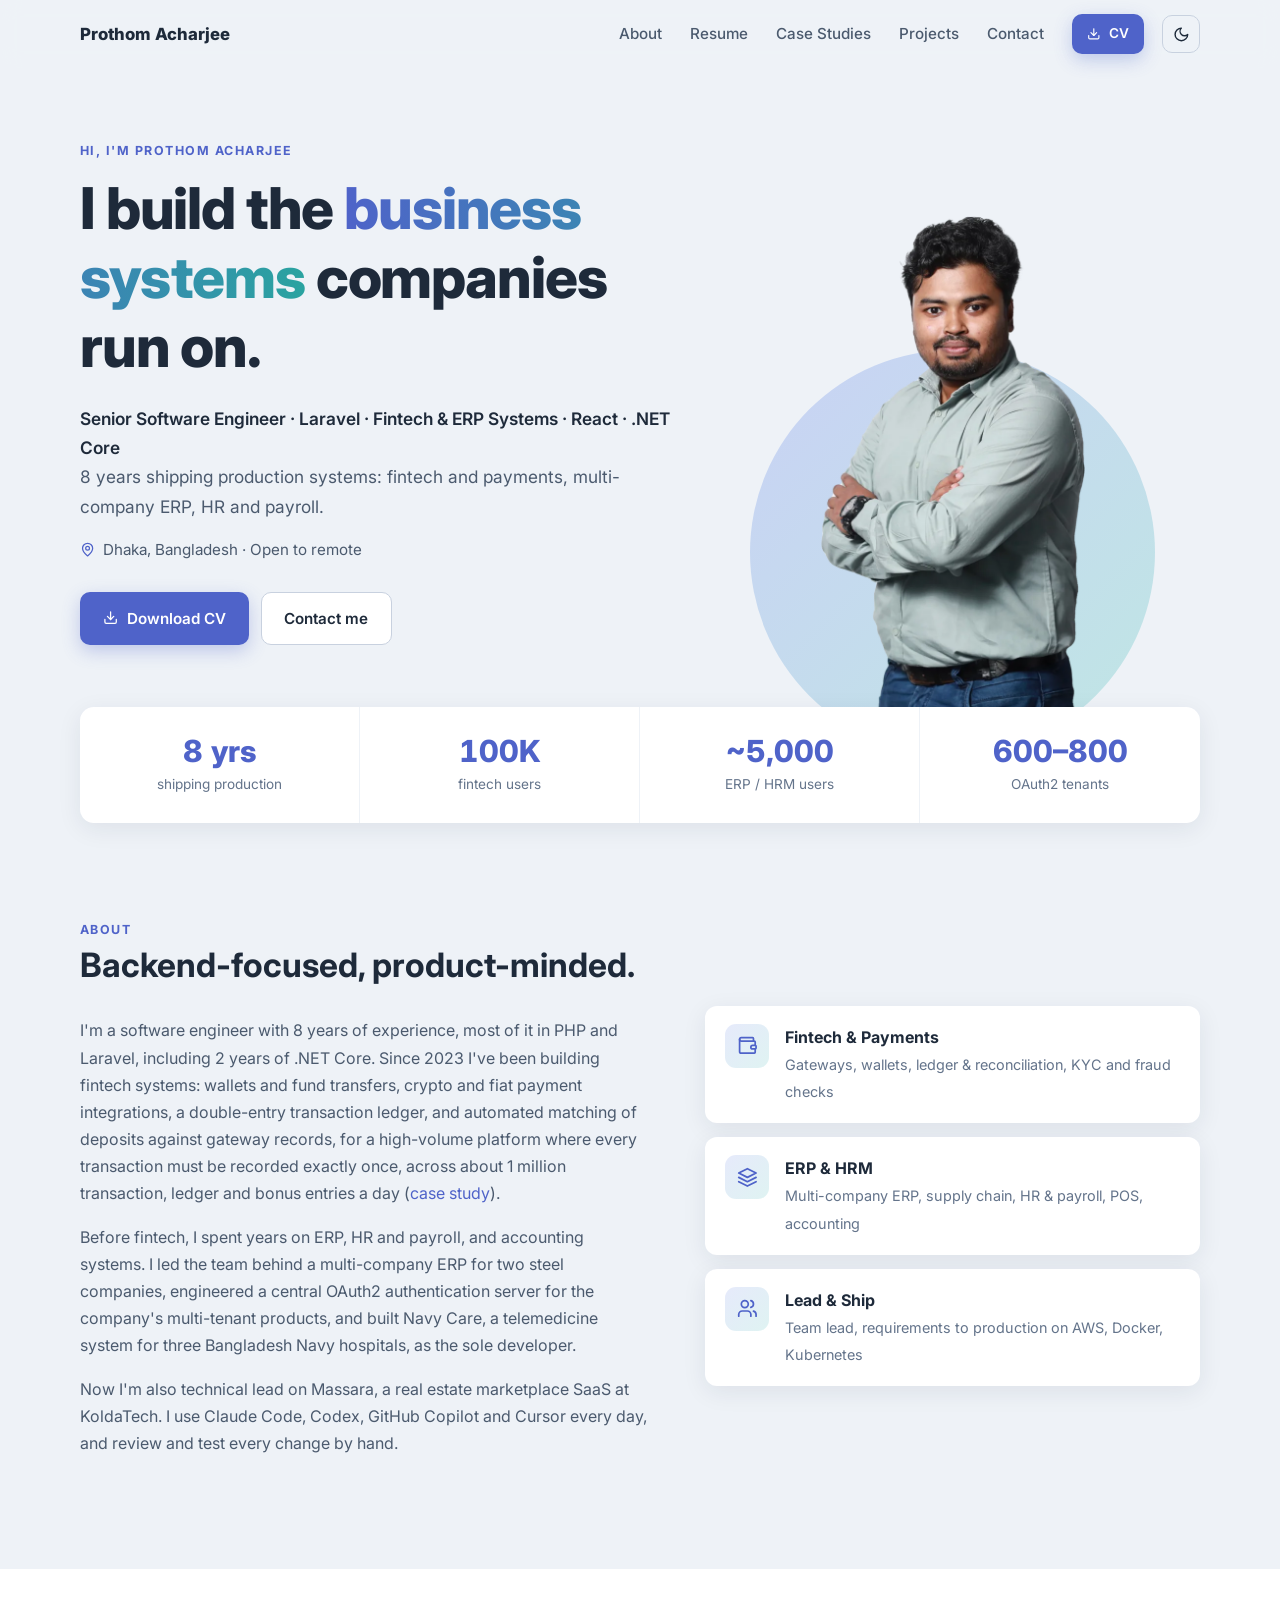
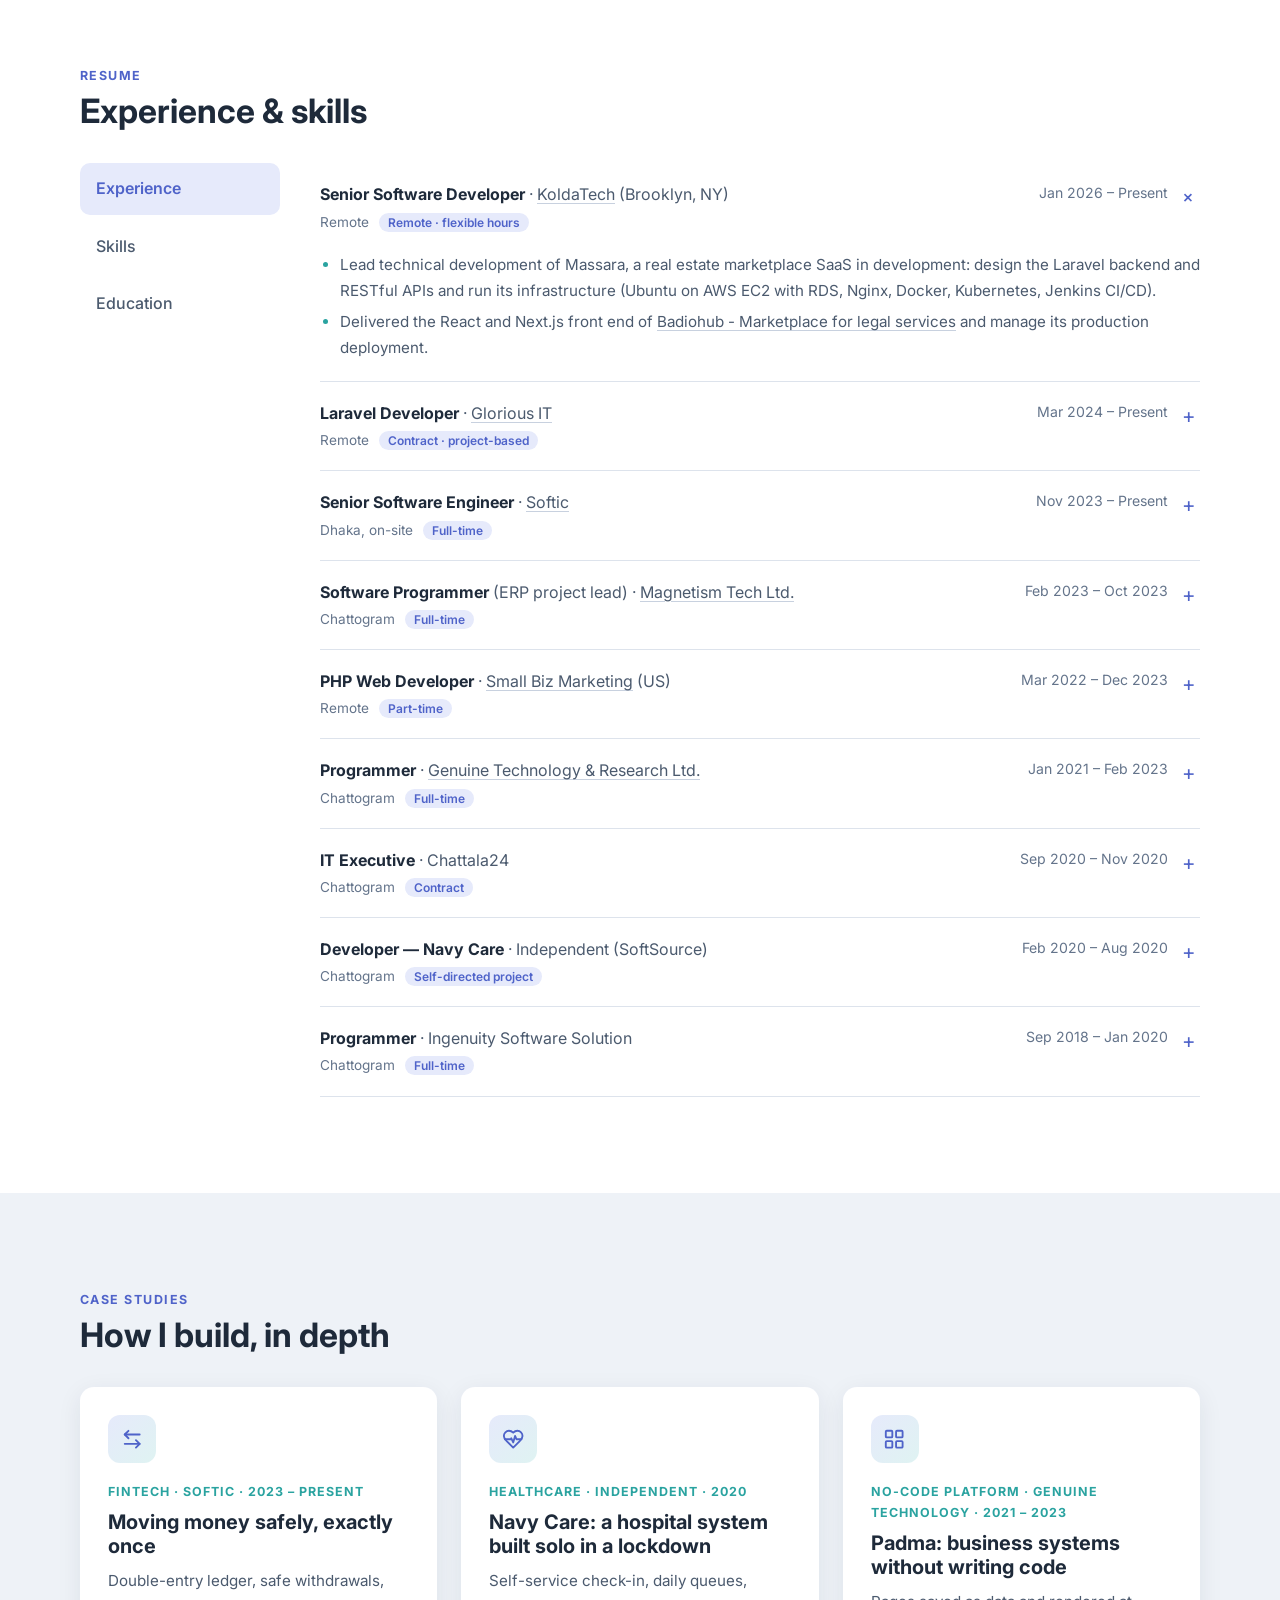
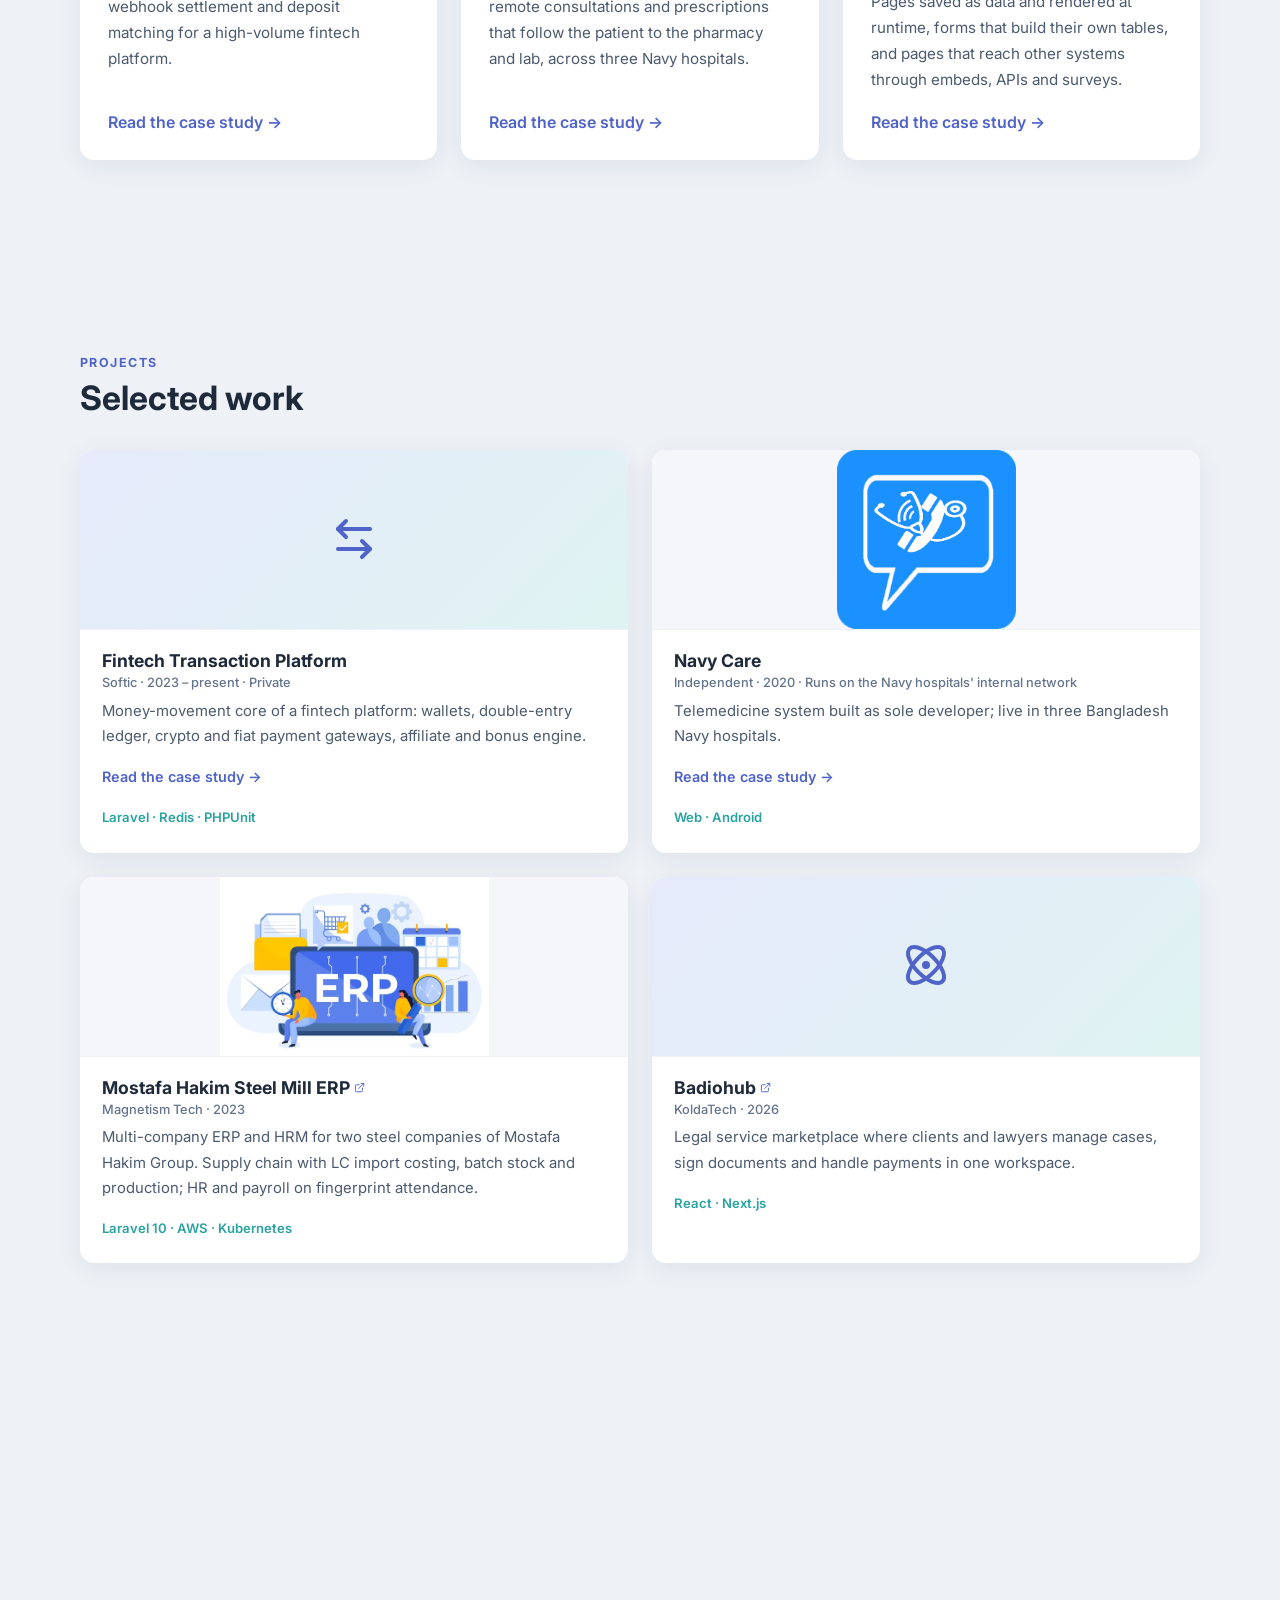
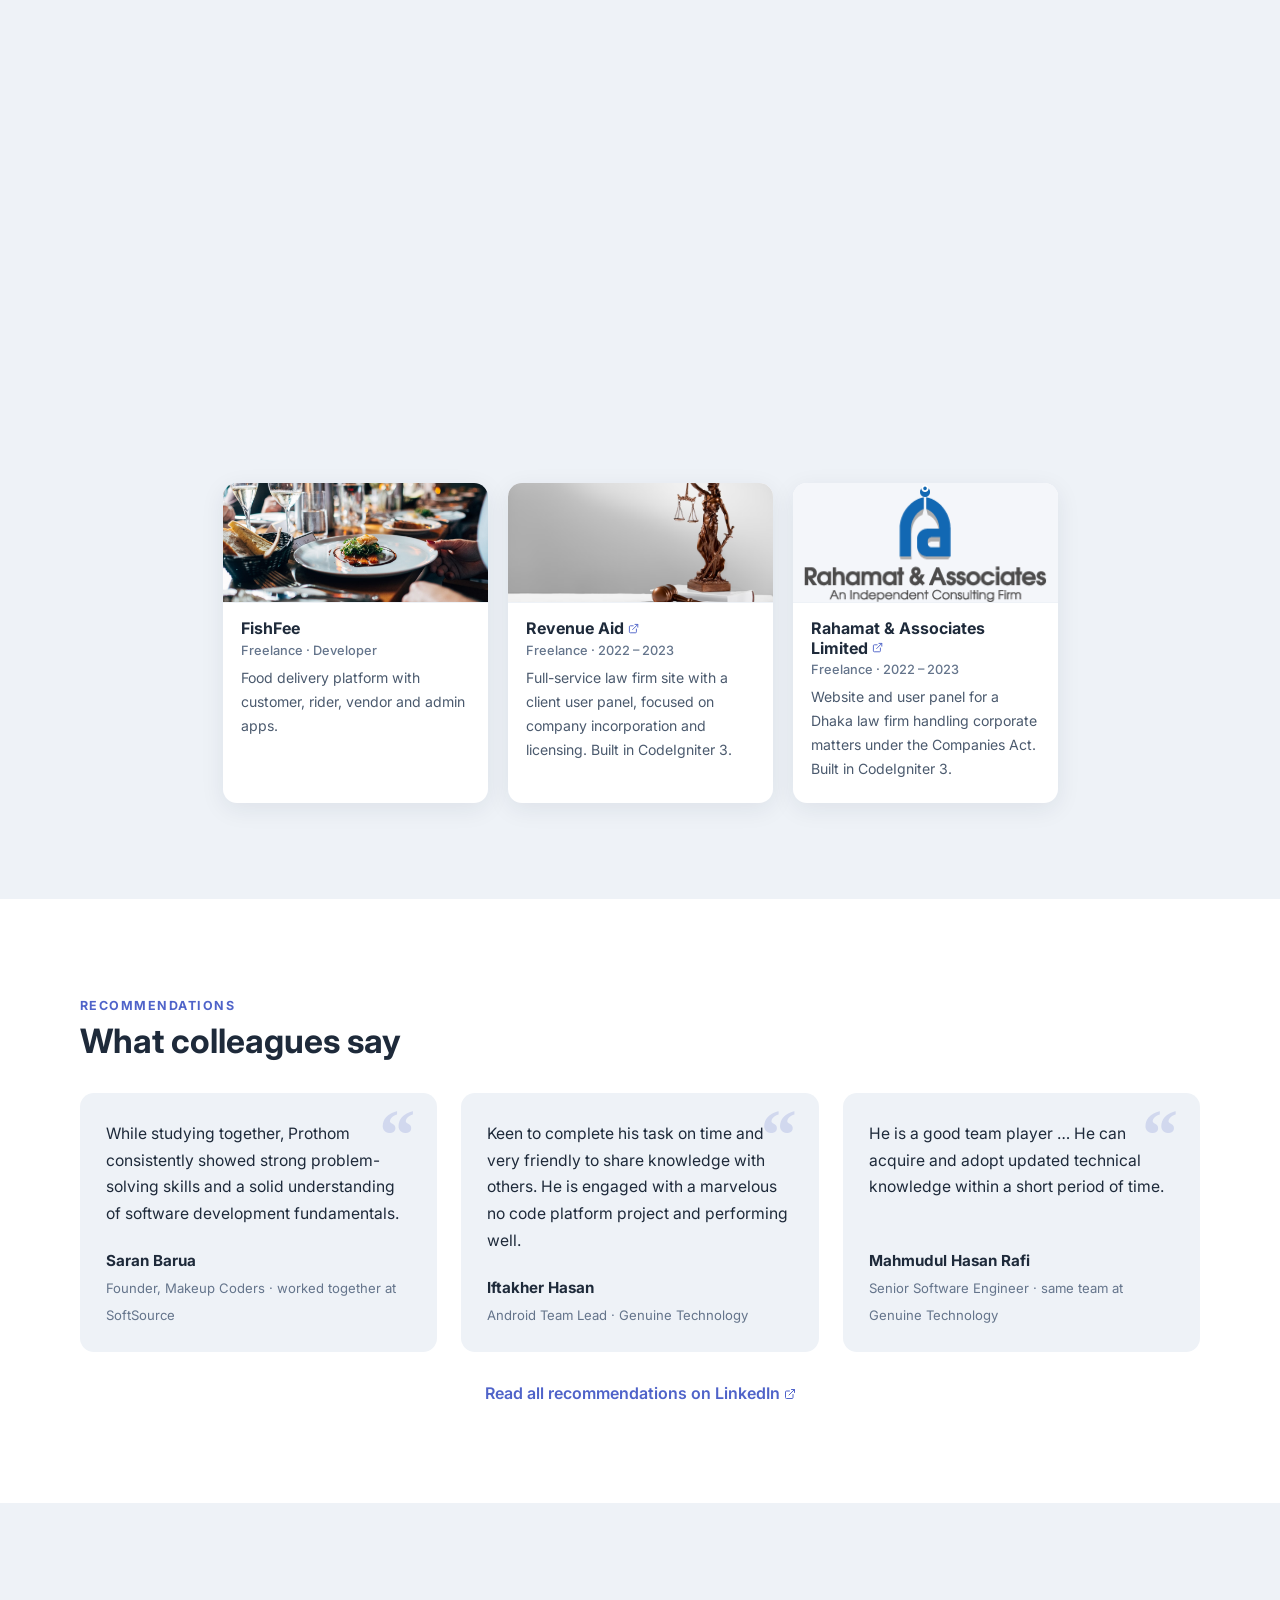
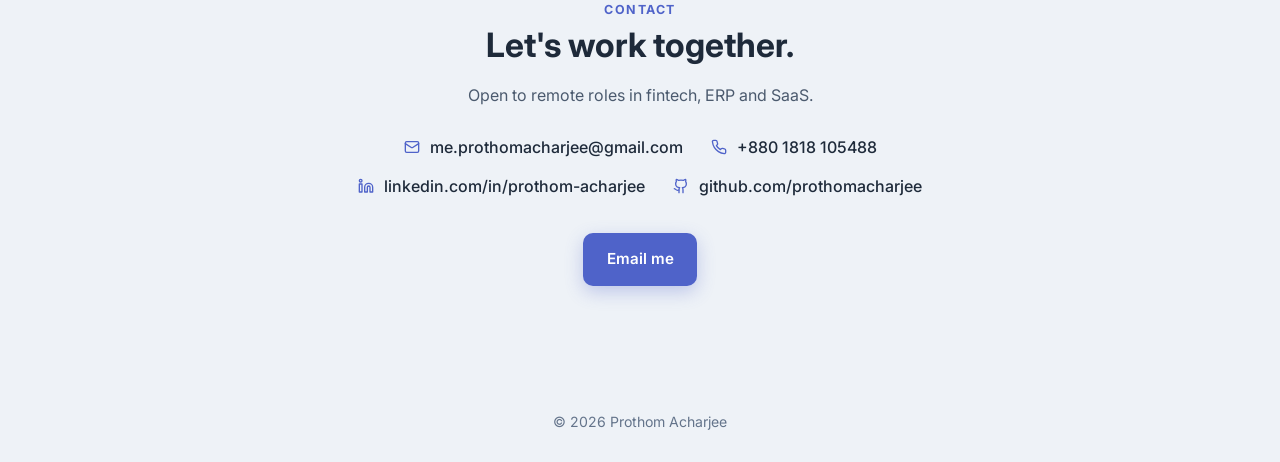
==== commit c090b653: "Update case study and profile descriptions to reflect high transaction volume and system reliability" ====
--- a/index.html
+++ b/index.html
@@ -109,14 +109,14 @@
 				<div class="reveal">
 					<p class="eyebrow">About</p>
 					<h2>Backend-focused, product-minded.</h2>
-					<p>I'm a software engineer with 8 years of experience, most of it in PHP and Laravel, including 2 years of .NET Core. Since 2023 I've been building fintech systems: wallets and fund transfers, crypto and fiat payment integrations, a double-entry transaction ledger, and automated matching of deposits against gateway records, for a platform with about 100,000 active users and around 100,000 transactions a day (<a href="case-study.html">case study</a>).</p>
-					<p>Before fintech, I spent years on ERP, HR and payroll, and accounting systems. I led a team of 5–6 on a multi-company ERP used by two steel companies with around 2,500 users each, engineered an OAuth2 authentication server that grew to 600–800 tenants, and built Navy Care, a telemedicine system for three Bangladesh Navy hospitals, as the sole developer.</p>
+					<p>I'm a software engineer with 8 years of experience, most of it in PHP and Laravel, including 2 years of .NET Core. Since 2023 I've been building fintech systems: wallets and fund transfers, crypto and fiat payment integrations, a double-entry transaction ledger, and automated matching of deposits against gateway records, for a high-volume platform where every transaction must be recorded exactly once, across about 1 million transaction, ledger and bonus entries a day (<a href="case-study.html">case study</a>).</p>
+					<p>Before fintech, I spent years on ERP, HR and payroll, and accounting systems. I led the team behind a multi-company ERP for two steel companies, engineered a central OAuth2 authentication server for the company's multi-tenant products, and built Navy Care, a telemedicine system for three Bangladesh Navy hospitals, as the sole developer.</p>
 					<p>Now I'm also technical lead on Massara, a real estate marketplace SaaS at KoldaTech. I use Claude Code, Codex, GitHub Copilot and Cursor every day, and review and test every change by hand.</p>
 				</div>
 				<div class="focus">
 					<div class="fx reveal"><i aria-hidden="true"><svg class="ic"><use href="#i-wallet"/></svg></i><div><b>Fintech &amp; Payments</b><span>Gateways, wallets, ledger &amp; reconciliation, KYC and fraud checks</span></div></div>
 					<div class="fx reveal"><i aria-hidden="true"><svg class="ic"><use href="#i-layers"/></svg></i><div><b>ERP &amp; HRM</b><span>Multi-company ERP, supply chain, HR &amp; payroll, POS, accounting</span></div></div>
-					<div class="fx reveal"><i aria-hidden="true"><svg class="ic"><use href="#i-users"/></svg></i><div><b>Lead &amp; Ship</b><span>Team of 5–6, requirements to production on AWS, Docker, Kubernetes</span></div></div>
+					<div class="fx reveal"><i aria-hidden="true"><svg class="ic"><use href="#i-users"/></svg></i><div><b>Lead &amp; Ship</b><span>Team lead, requirements to production on AWS, Docker, Kubernetes</span></div></div>
 				</div>
 			</div>
 		</section>
@@ -145,7 +145,7 @@
 							<details class="role">
 								<summary><span class="r-t"><b>Laravel Developer</b> · <a href="https://gloriousit.com/" target="_blank" rel="noopener">Glorious IT</a></span><span class="r-d">Mar 2024 – Present</span><span class="r-m">Remote <em>Contract · project-based</em></span></summary>
 								<ul>
-									<li>Customize and deploy a Laravel ERP, POS and HRM product for around 20 clients, adding client-specific features and tuning queries to each client's data volume.</li>
+									<li>Customize and deploy a Laravel ERP, POS and HRM product for around 20 independent clients, adding client-specific features and tuning queries to each client's data volume. Also build features for its SaaS edition, which serves 100+ businesses.</li>
 								</ul>
 							</details>
 							<details class="role">
@@ -220,7 +220,7 @@
 								<div class="sk"><h3>Testing</h3><p>PHPUnit (unit and API tests) · Automated testing · Code review</p></div>
 								<div class="sk"><h3>DevOps</h3><p>Git · GitHub · Docker · Kubernetes · Jenkins CI/CD · AWS (EC2, RDS) · Microsoft Azure · Ubuntu · Nginx · Apache</p></div>
 								<div class="sk"><h3>AI-assisted development</h3><p>Claude Code · Codex · ChatGPT · GitHub Copilot · Cursor — for generation, refactoring, debugging, tests, docs and review, with every change reviewed and tested by hand</p></div>
-								<div class="sk"><h3>Leadership</h3><p>Team lead (5–6 people) · Requirements analysis · Sprint planning · Client communication · Technical interviewing</p></div>
+								<div class="sk"><h3>Leadership</h3><p>Team lead · Requirements analysis · Sprint planning · Client communication · Technical interviewing</p></div>
 								<div class="sk"><h3>Domains</h3><p>Fintech and payments · ERP · HR and payroll · POS · Multi-tenant SaaS · Telemedicine</p></div>
 							</div>
 						</div>
@@ -248,8 +248,8 @@
 					<a class="case reveal" href="case-study.html">
 						<i aria-hidden="true"><svg class="ic"><use href="#i-swap"/></svg></i>
 						<span class="case-k">Fintech · Softic · 2023 – present</span>
-						<h3>Moving money safely at 100,000 transactions a day</h3>
-						<p>Double-entry ledger, withdrawals that can't strand funds, webhook settlement, 30-second deposit matching and a partner commission engine.</p>
+						<h3>Moving money safely, exactly once</h3>
+						<p>Double-entry ledger, safe withdrawals, webhook settlement and deposit matching for a high-volume fintech platform.</p>
 						<span class="case-go">Read the case study &rarr;</span>
 					</a>
 					<a class="case reveal" href="case-study-navy-care.html">
@@ -280,7 +280,7 @@
 						<div class="pc-im pc-ic"><i aria-hidden="true"><svg class="ic"><use href="#i-swap"/></svg></i></div>
 						<div class="pc-b">
 							<h3>Fintech Transaction Platform <small>Softic · 2023 – present · Private</small></h3>
-							<p>Wallets, double-entry ledger, crypto and fiat payment gateways, affiliate and bonus engine. 100,000 active users, ~100,000 transactions a day.</p>
+							<p>Money-movement core of a fintech platform: wallets, double-entry ledger, crypto and fiat payment gateways, affiliate and bonus engine.</p>
 							<p><a class="pc-link" href="case-study.html">Read the case study &rarr;</a></p>
 							<p class="tags">Laravel · Redis · PHPUnit</p>
 						</div>
@@ -289,7 +289,7 @@
 						<div class="pc-im" style="background-image:url(assets/image/NavyLogo.png)"></div>
 						<div class="pc-b">
 							<h3>Navy Care <small>Independent · 2020 · Runs on the Navy hospitals' internal network</small></h3>
-							<p>Telemedicine system built as sole developer. Live in 3 Bangladesh Navy hospitals, open to all Navy personnel and their families.</p>
+							<p>Telemedicine system built as sole developer; live in three Bangladesh Navy hospitals.</p>
 							<p><a class="pc-link" href="case-study-navy-care.html">Read the case study &rarr;</a></p>
 							<p class="tags">Web · Android</p>
 						</div>
@@ -298,7 +298,7 @@
 						<div class="pc-im" style="background-image:url(assets/image/erp.webp)"></div>
 						<div class="pc-b">
 							<h3><a href="http://mhakimerp.com/" target="_blank" rel="noopener">Mostafa Hakim Steel Mill ERP <i aria-hidden="true"><svg class="ic"><use href="#i-ext"/></svg></i></a> <small>Magnetism Tech · 2023</small></h3>
-							<p>Multi-company ERP and HRM for two steel companies of Mostafa Hakim Group, ~2,500 users each. Supply chain with LC import costing, batch stock and production; HR and payroll on fingerprint attendance.</p>
+							<p>Multi-company ERP and HRM for two steel companies of Mostafa Hakim Group. Supply chain with LC import costing, batch stock and production; HR and payroll on fingerprint attendance.</p>
 							<p class="tags">Laravel 10 · AWS · Kubernetes</p>
 						</div>
 					</article>
@@ -306,7 +306,7 @@
 						<div class="pc-im pc-ic"><i aria-hidden="true"><svg class="ic"><use href="#i-atom"/></svg></i></div>
 						<div class="pc-b">
 							<h3><a href="https://badiohub.com/" target="_blank" rel="noopener">Badiohub <i aria-hidden="true"><svg class="ic"><use href="#i-ext"/></svg></i></a> <small>KoldaTech · 2026</small></h3>
-							<p>Legal service marketplace where clients and lawyers manage cases, sign documents and handle payments in one workspace. Built the React and Next.js front end and manage its production deployment.</p>
+							<p>Legal service marketplace where clients and lawyers manage cases, sign documents and handle payments in one workspace.</p>
 							<p class="tags">React · Next.js</p>
 						</div>
 					</article>
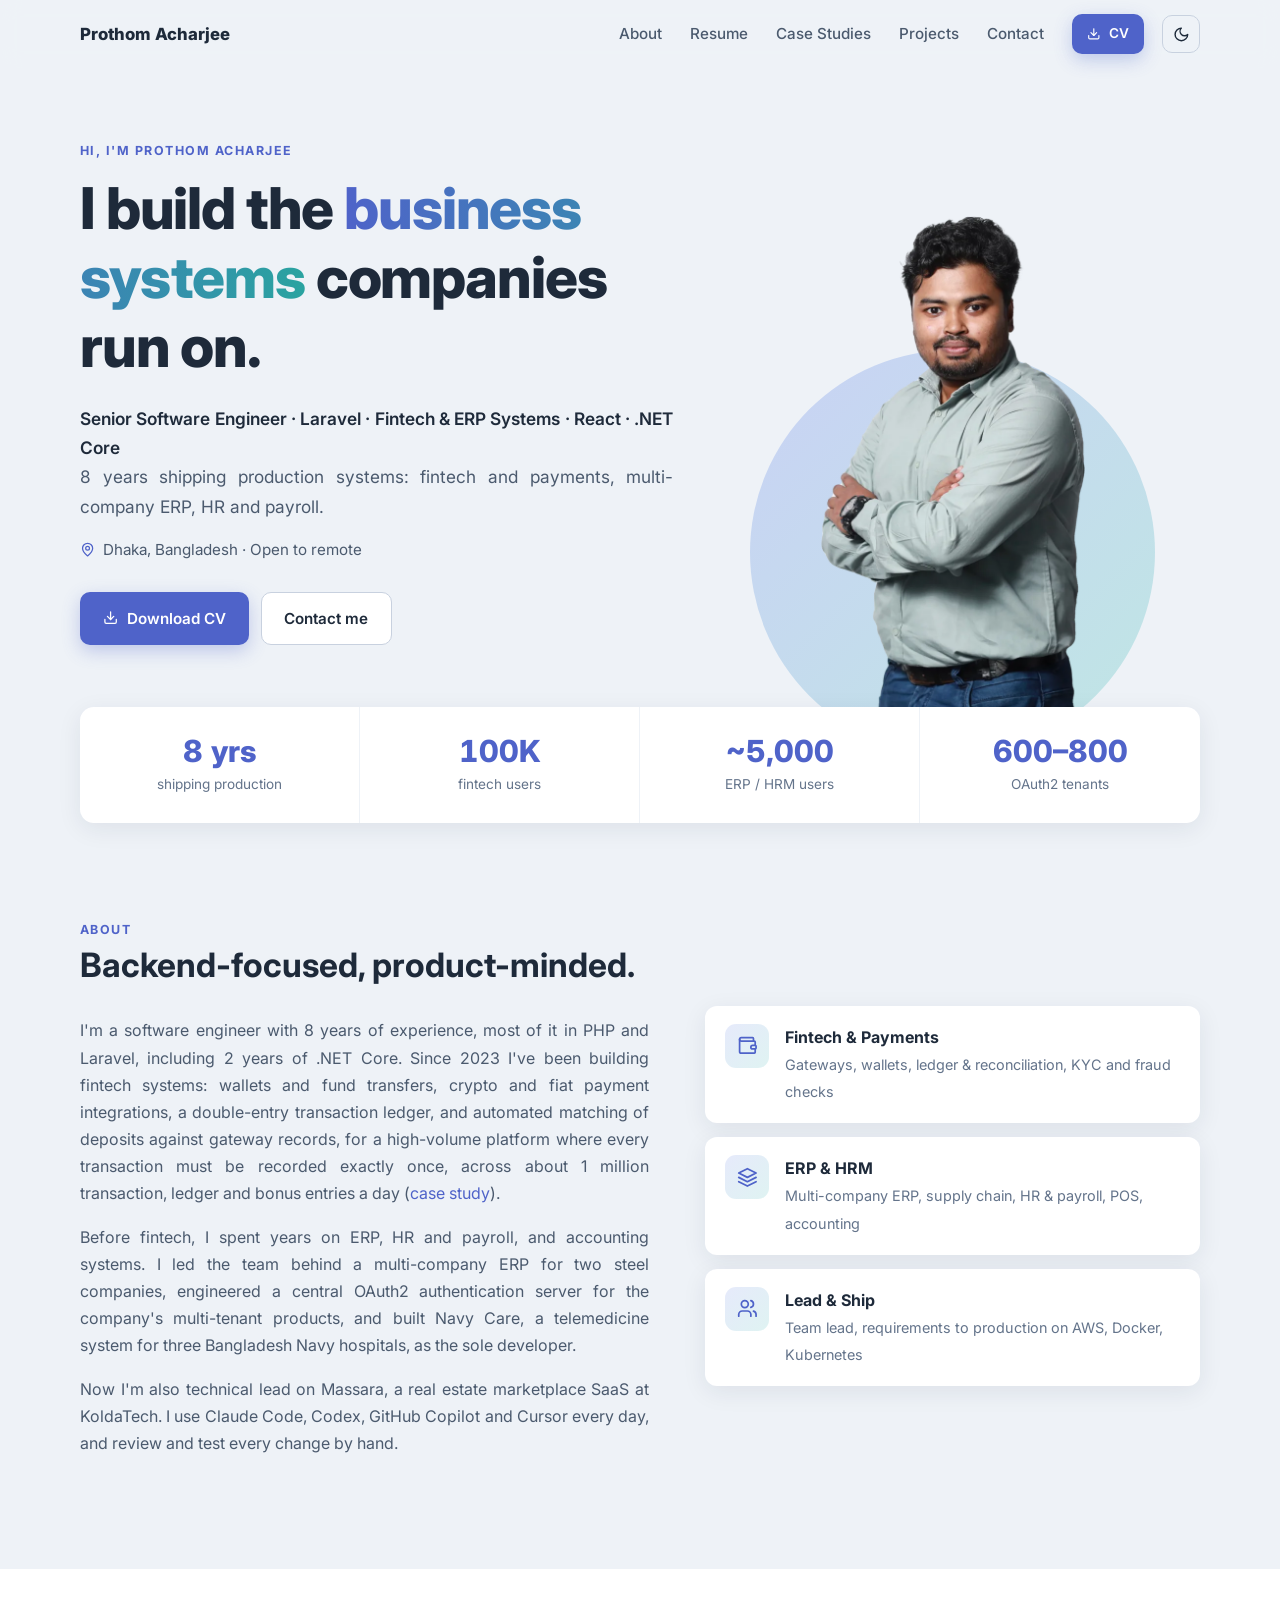
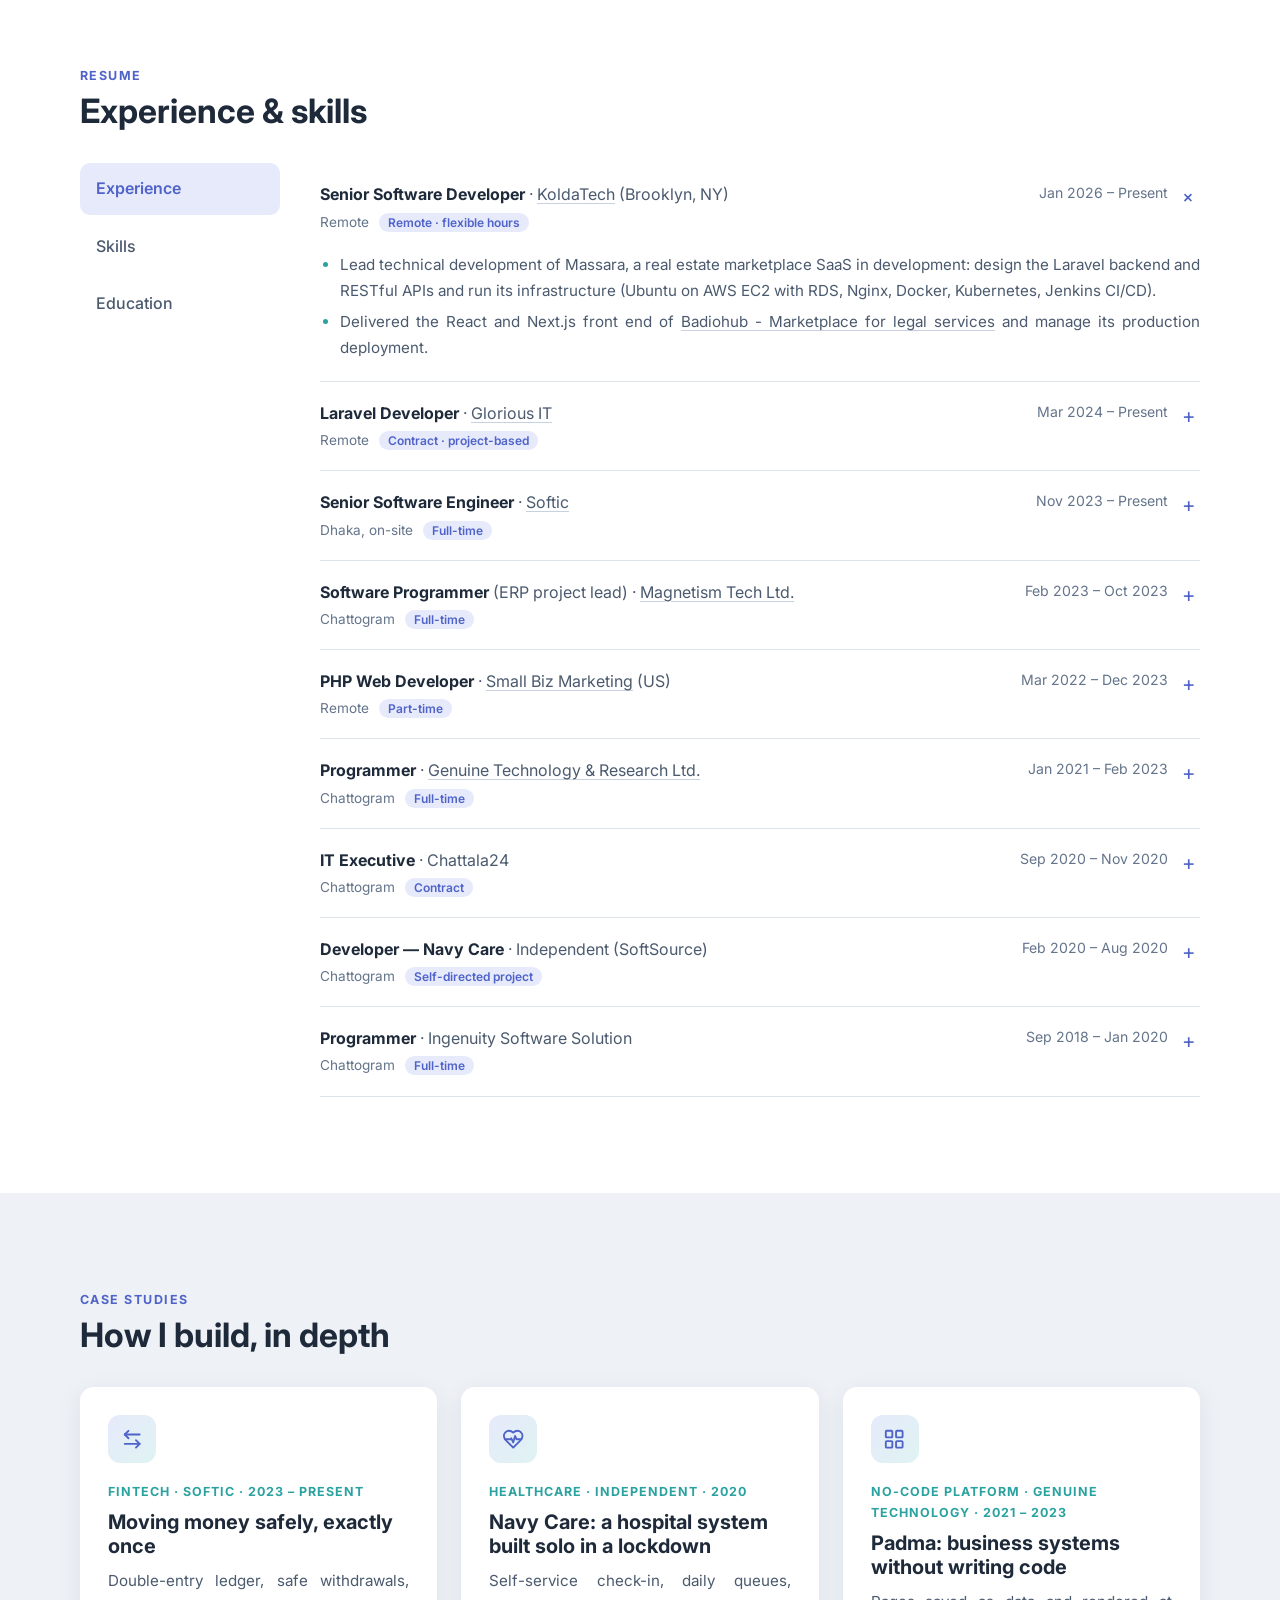
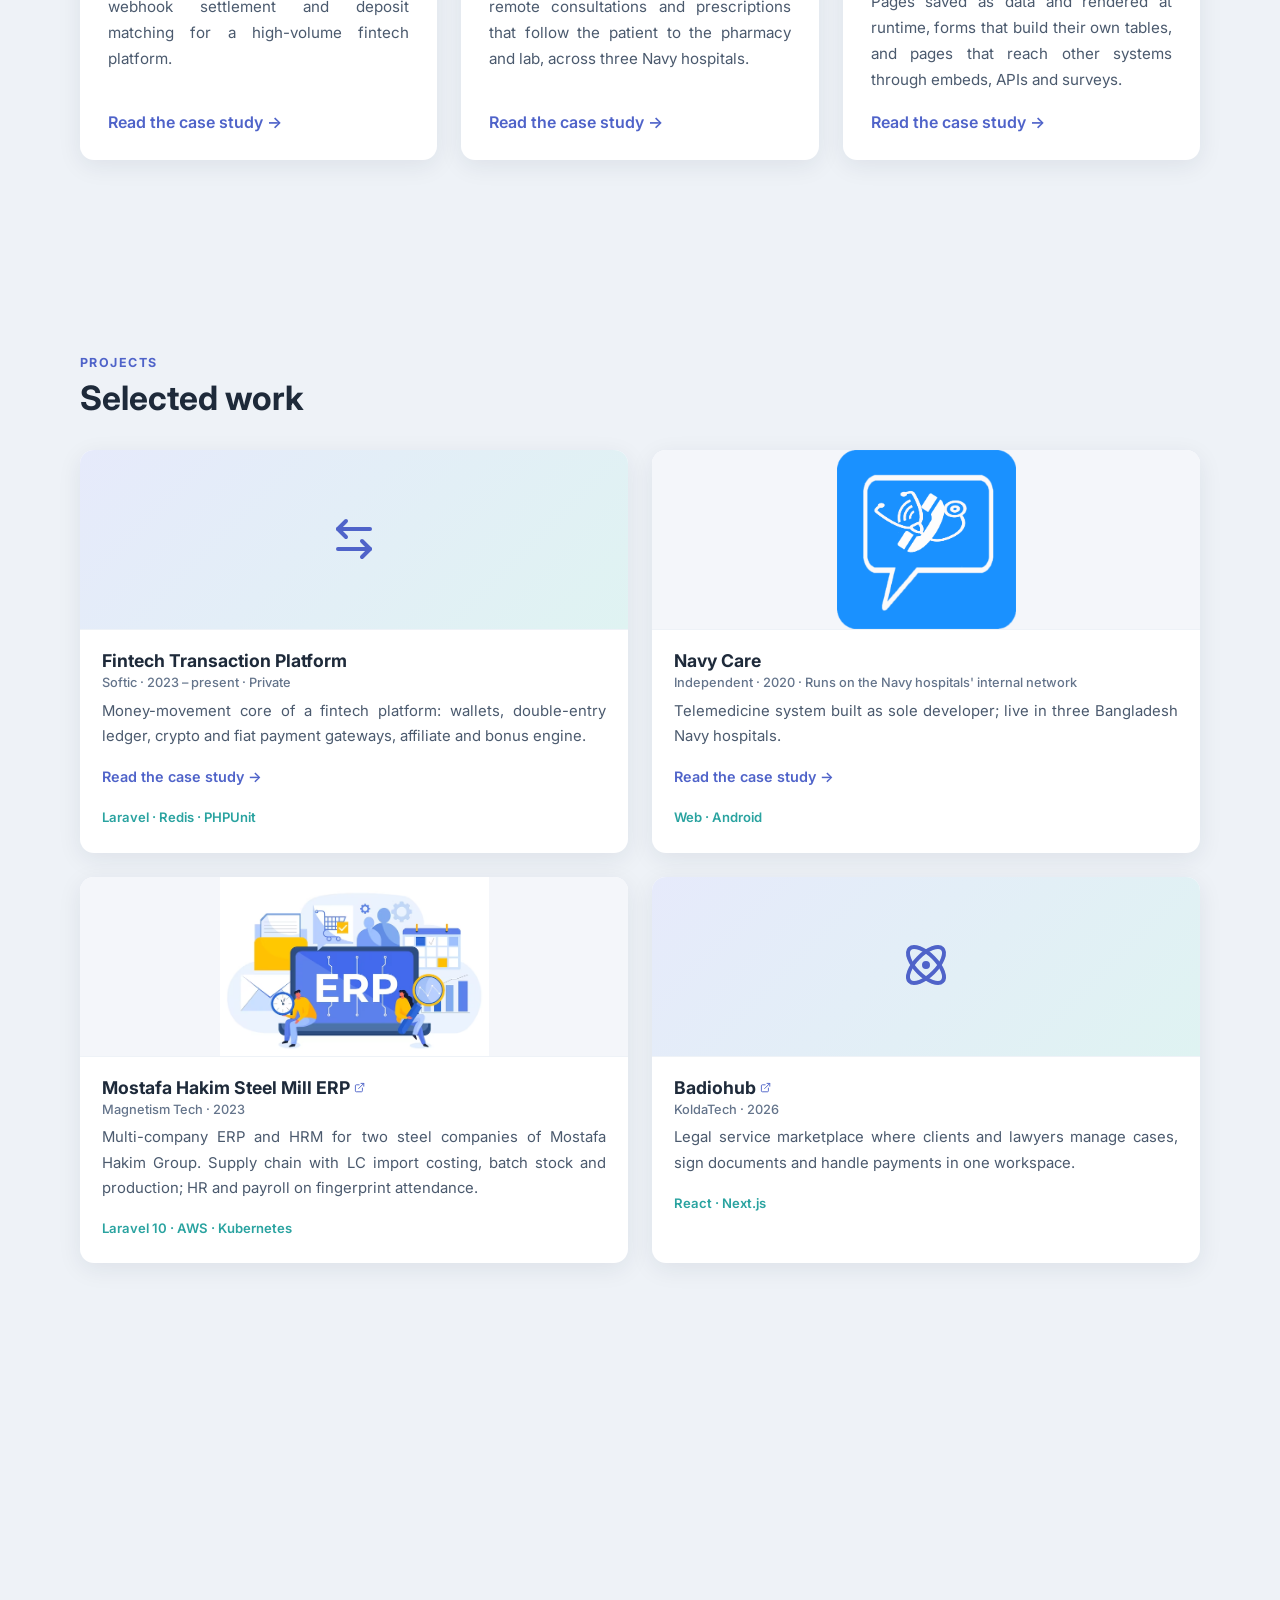
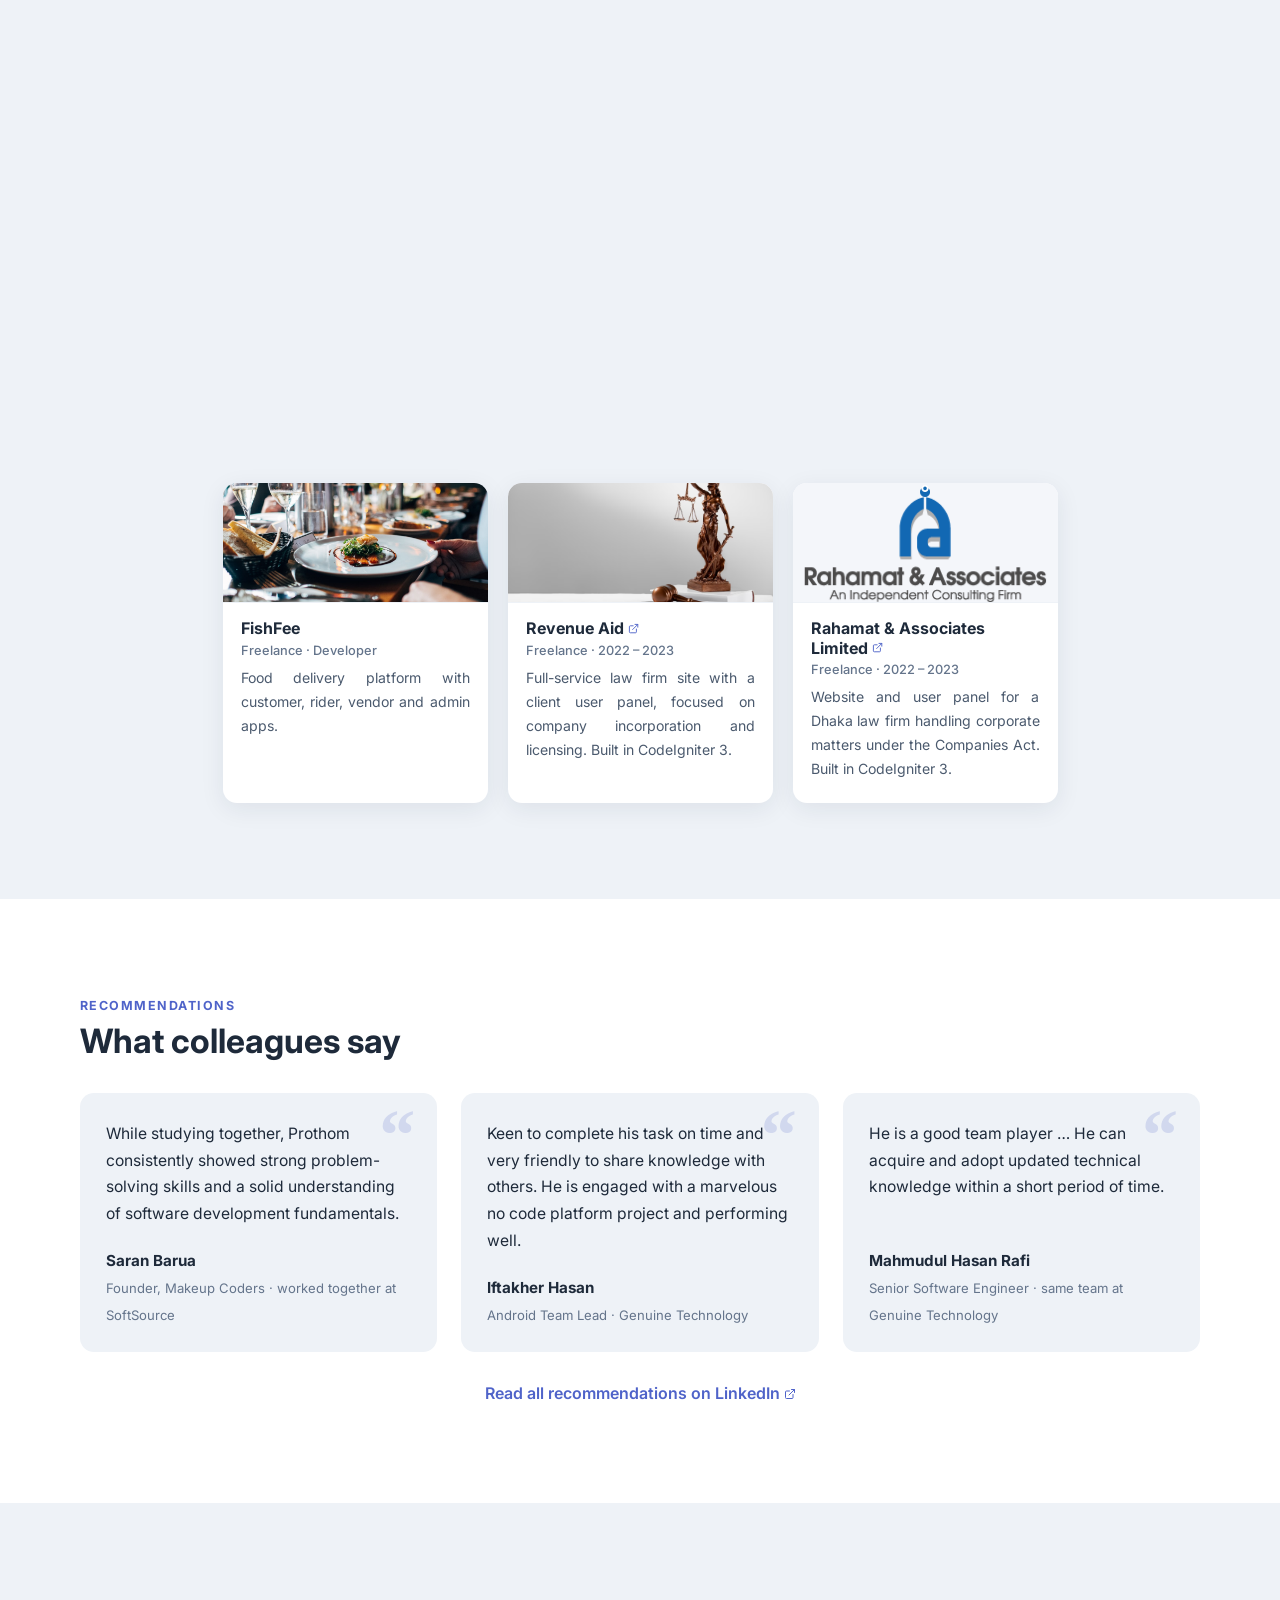
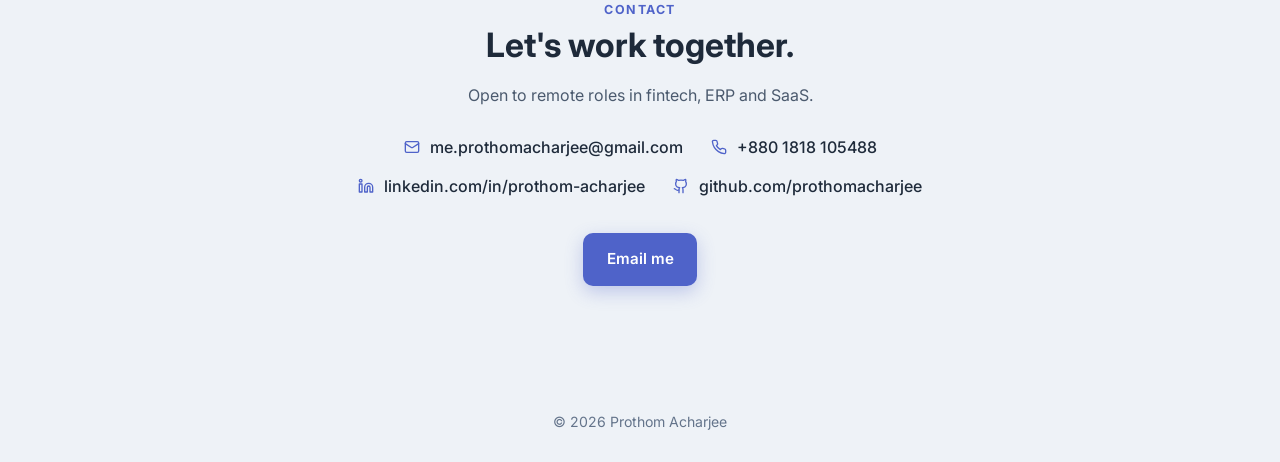
==== commit 7375c838: "Refine performance metrics in project description and enhance text justification in CSS" ====
--- a/index.html
+++ b/index.html
@@ -160,7 +160,7 @@
 									<li>Engineered event-driven, high-concurrency processing with Laravel events, Redis queues and caching.</li>
 									<li>Wrote unit and API tests with PHPUnit and structured modules with SOLID principles and the Service/Repository pattern.</li>
 									<li>Designed the affiliate and referral engine, including level-up/level-down rules and automated bonus payouts.</li>
-									<li>Reduced a heavy financial report's load time by 70%, from 50 seconds to 15, through query and index optimization.</li>
+									<li>Reduced a heavy financial report's load time by 70%, through query and index optimization.</li>
 									<li>Named Employee of the Month at Softic for May 2025.</li>
 								</ul>
 							</details>
--- a/assets/css/style.css
+++ b/assets/css/style.css
@@ -47,6 +47,9 @@
 h1, h2, h3 { line-height: 1.2; margin: 0; }
 h2 { font-size: clamp(1.6rem, 3vw, 2.1rem); margin: .3rem 0 2rem; }
 p { margin: 0 0 1rem; color: var(--muted); }
+/* Justified body text; hyphens stop wide gaps on narrow screens */
+p, .role li, .cs-body li { text-align: justify; -webkit-hyphens: auto; hyphens: auto; }
+.contact p, .cs-end p, .foot p, .q-more { text-align: center; }
 
 .wrap { width: min(1120px, 100% - 40px); margin-inline: auto; }
 .sec { padding: 96px 0; }
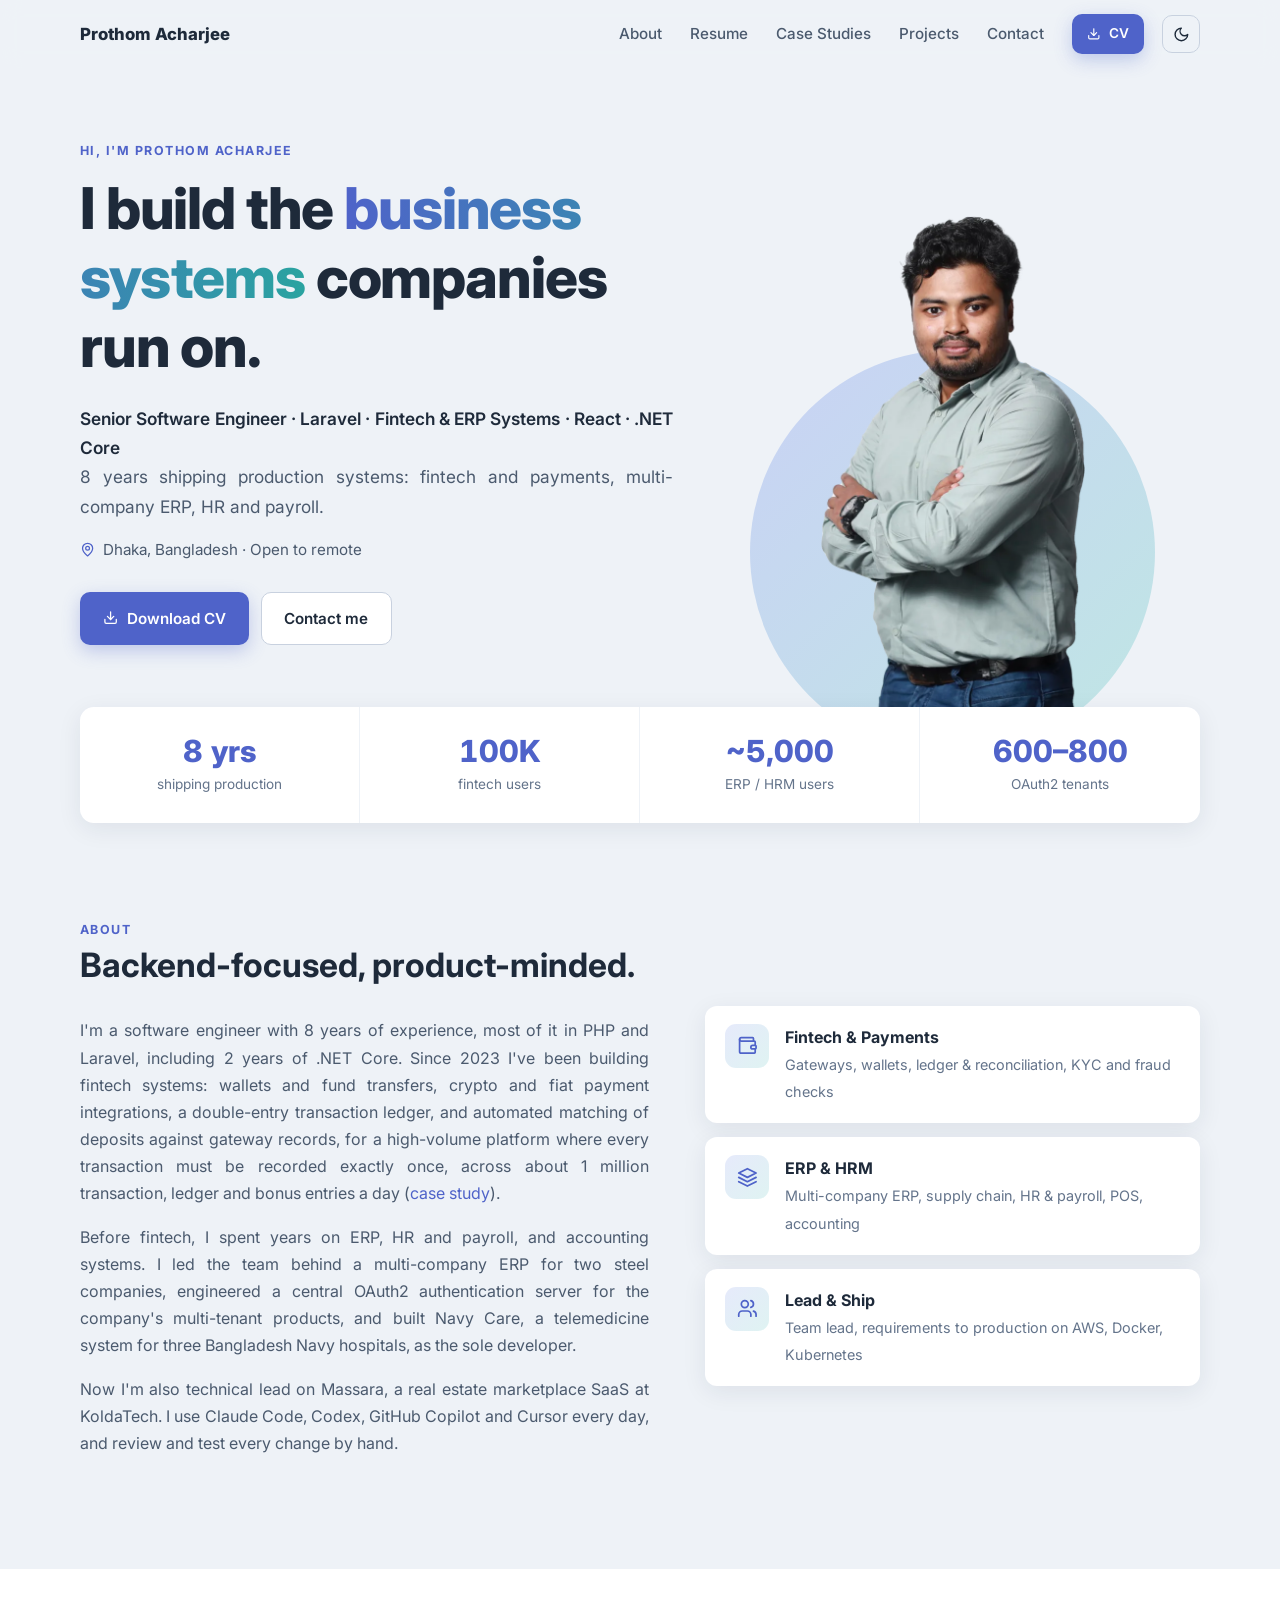
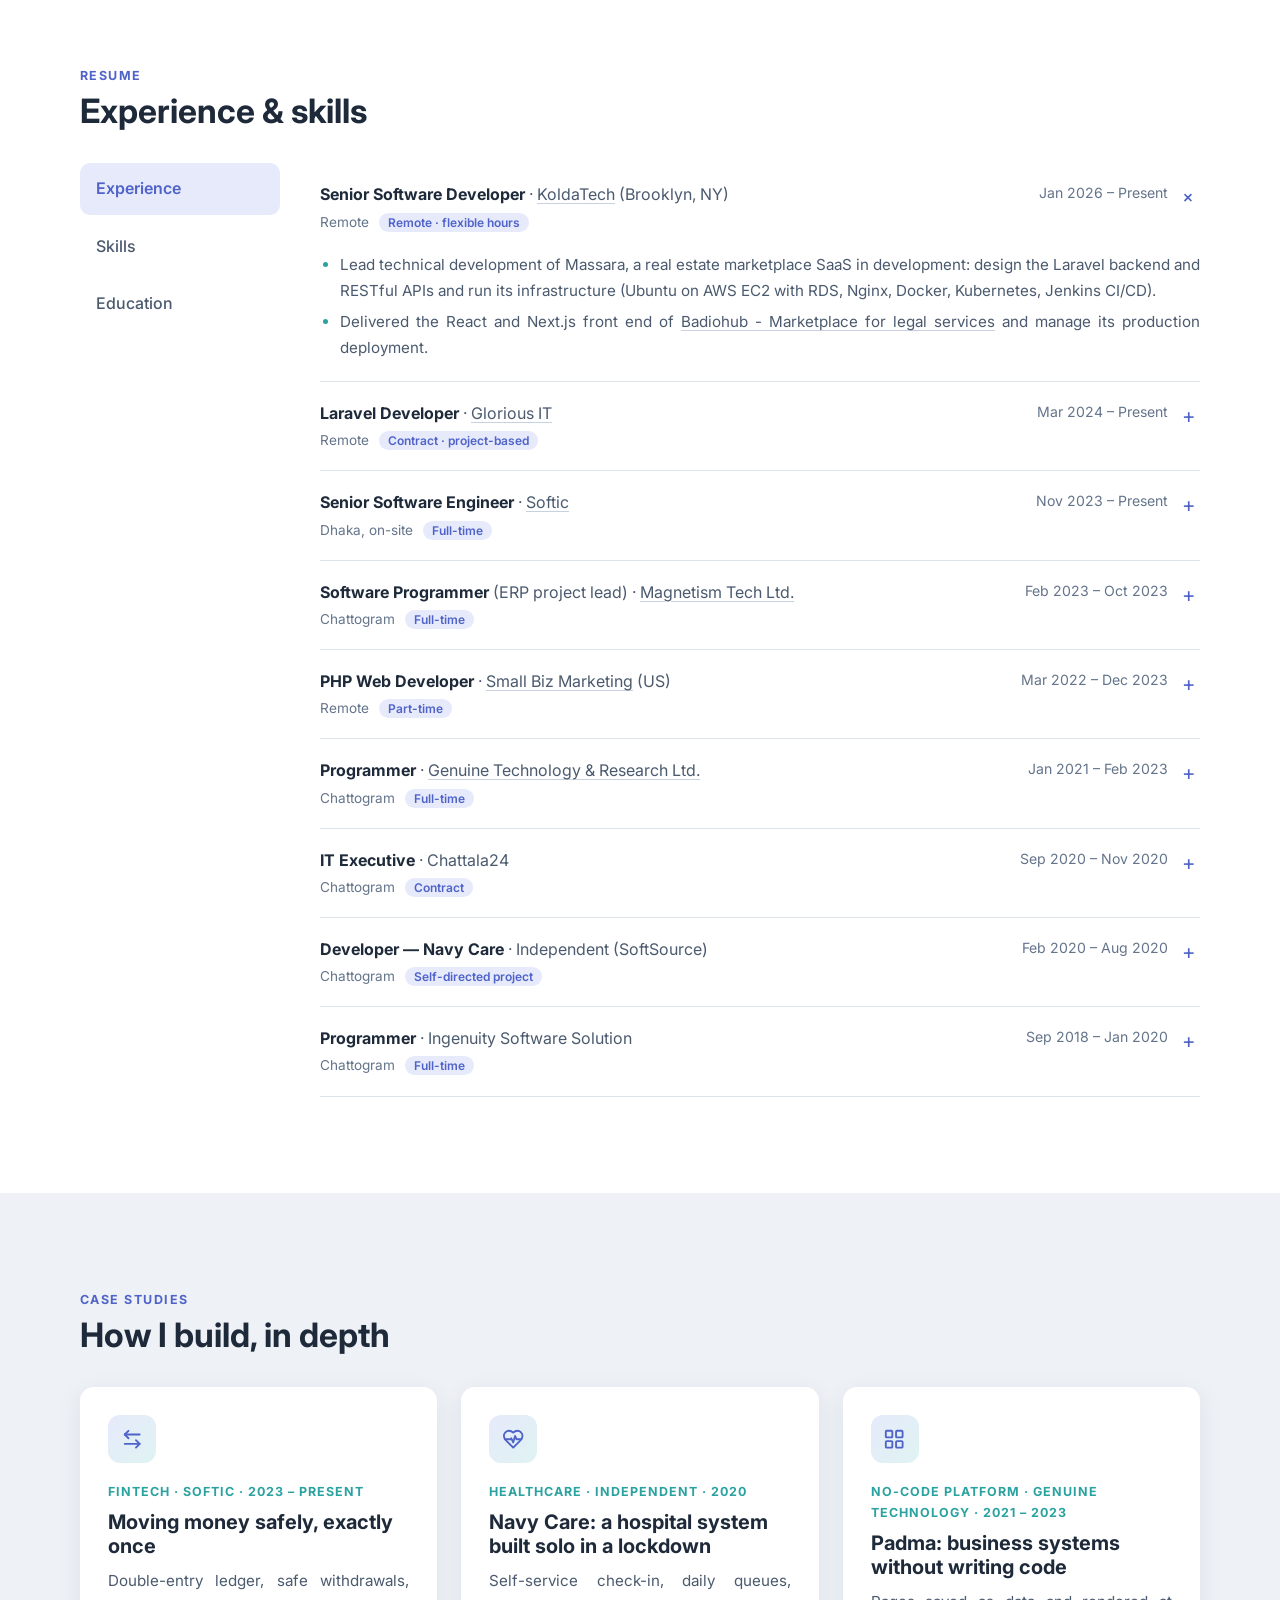
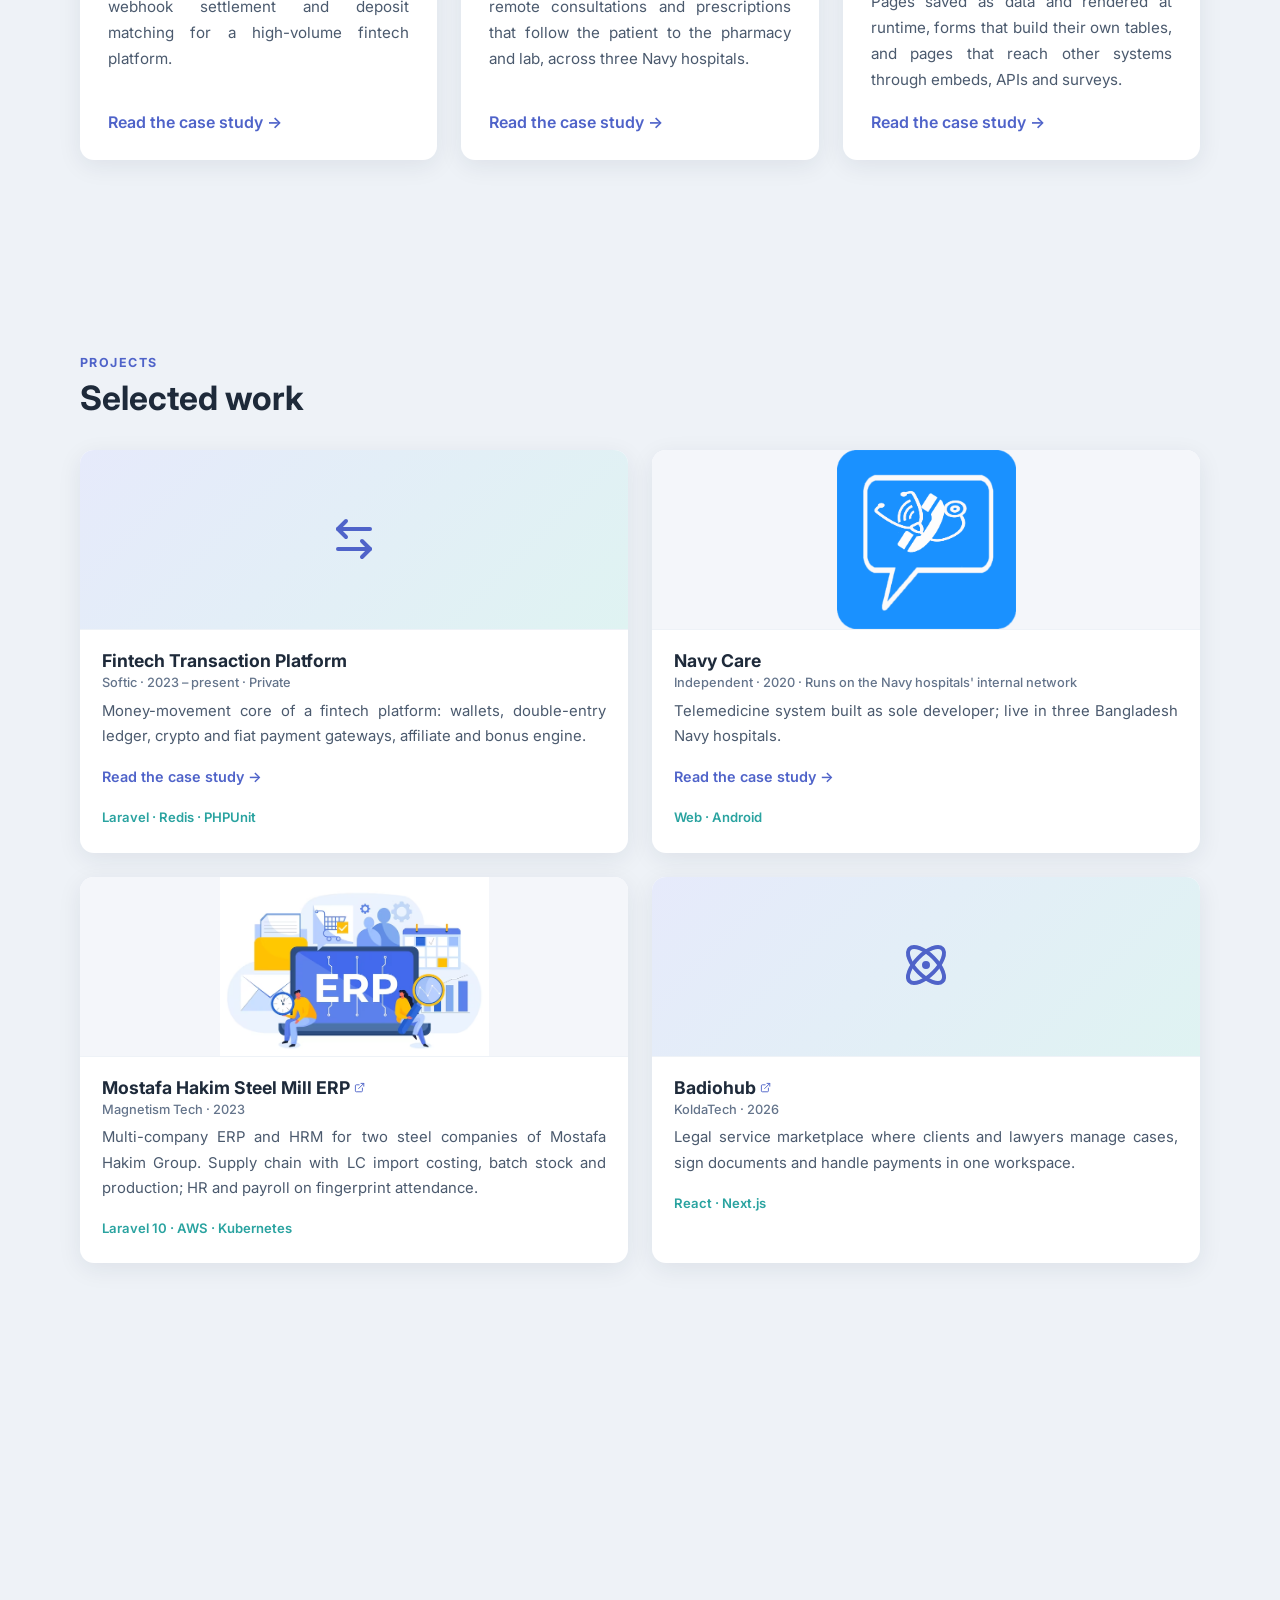
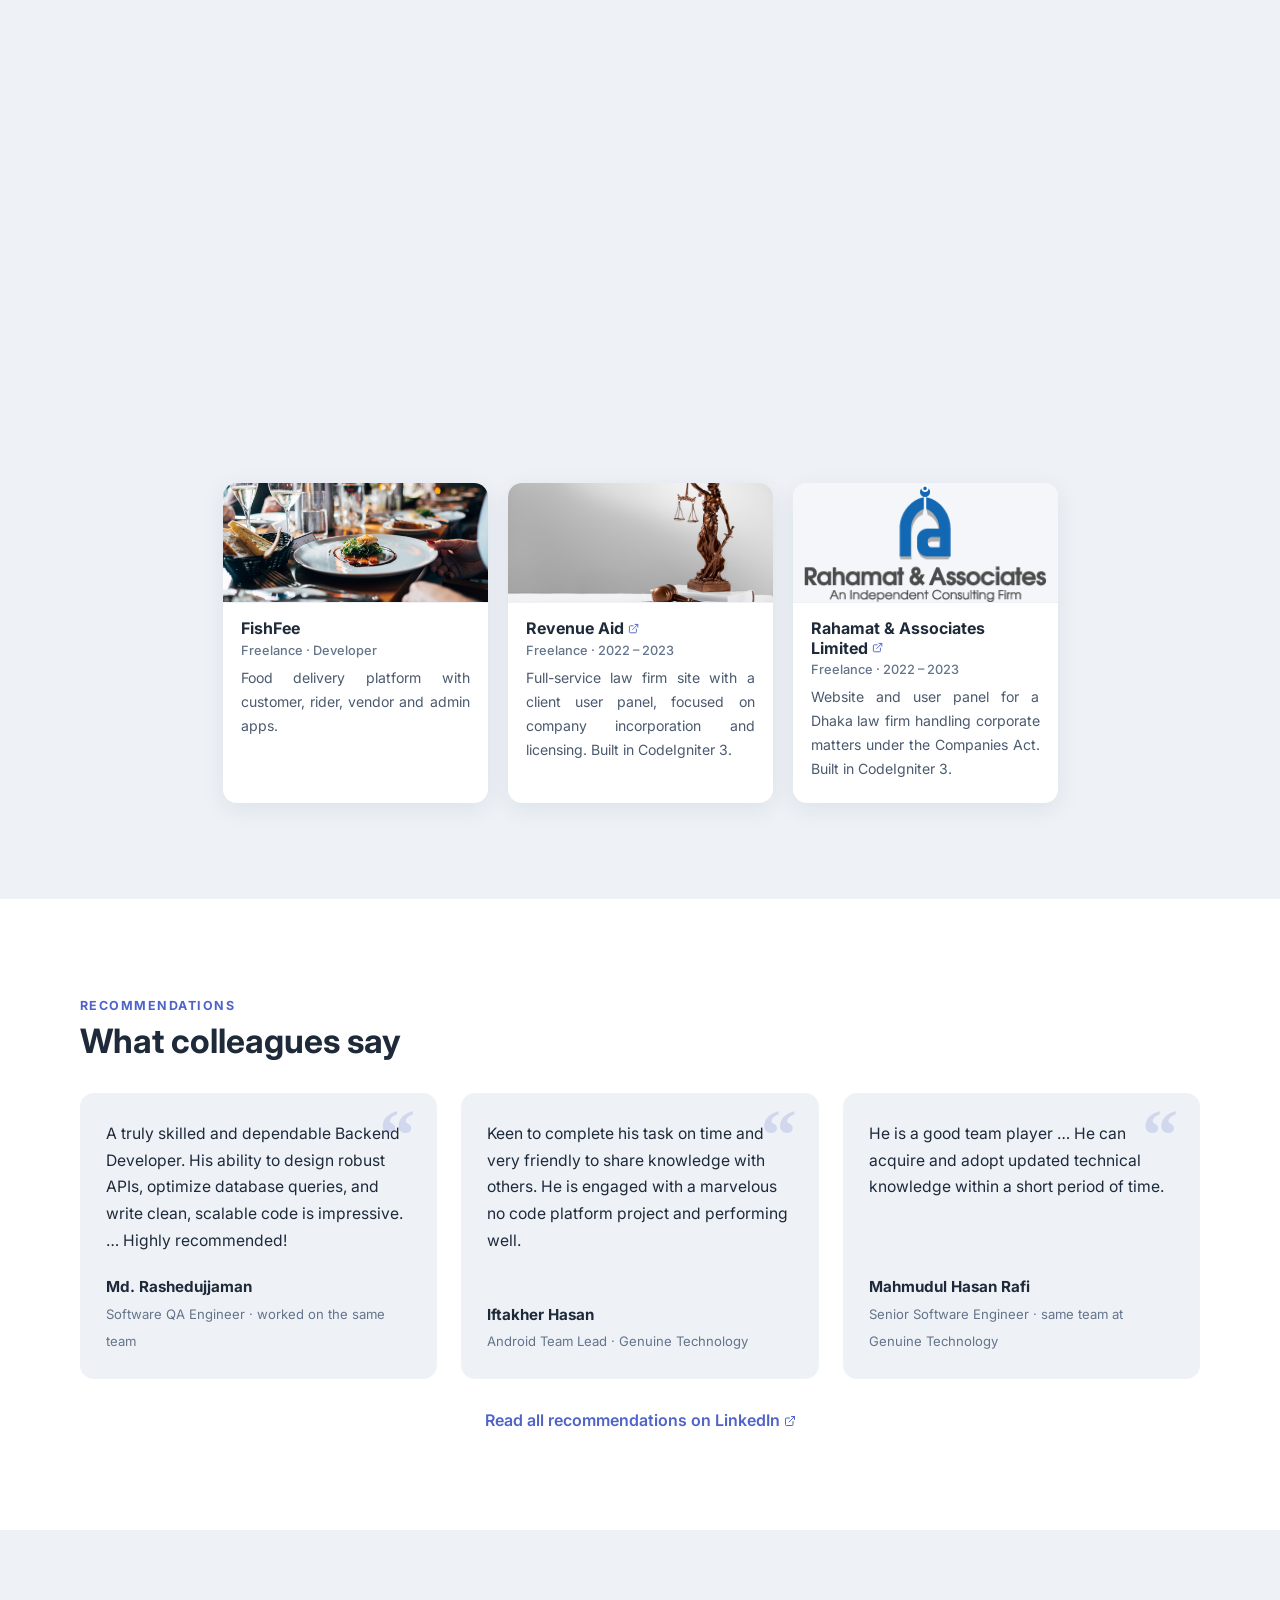
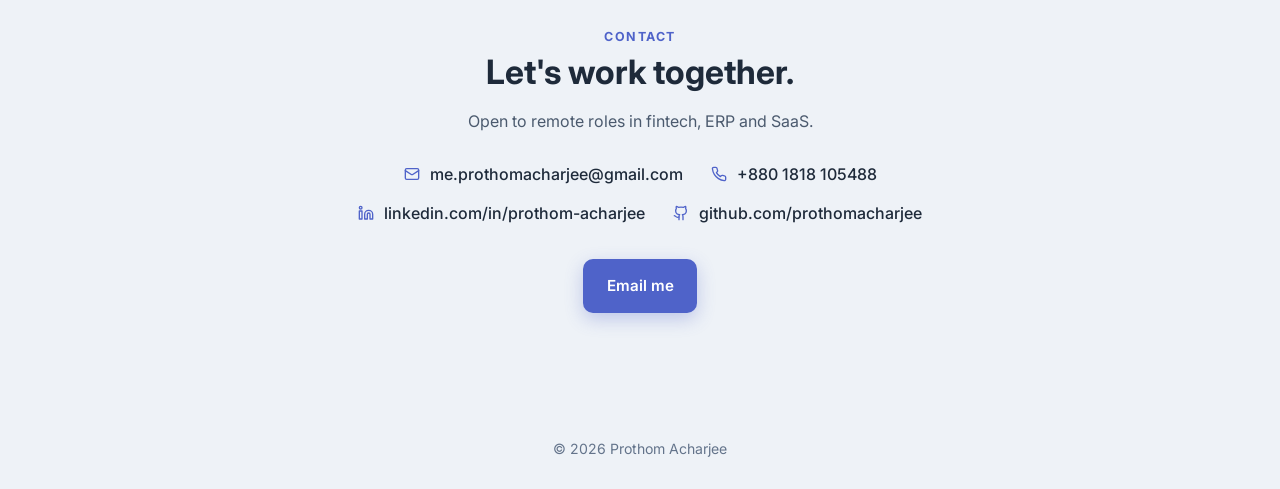
==== commit fc20aed5: "Remove unused color customizations from VSCode settings and update colleague testimonial in index.ht" ====
--- a/index.html
+++ b/index.html
@@ -390,8 +390,8 @@
 				<h2>What colleagues say</h2>
 				<div class="quotes">
 					<figure class="q reveal">
-						<blockquote>While studying together, Prothom consistently showed strong problem-solving skills and a solid understanding of software development fundamentals.</blockquote>
-						<figcaption><b>Saran Barua</b><span>Founder, Makeup Coders · worked together at SoftSource</span></figcaption>
+						<blockquote>A truly skilled and dependable Backend Developer. His ability to design robust APIs, optimize database queries, and write clean, scalable code is impressive. &hellip; Highly recommended!</blockquote>
+						<figcaption><b>Md. Rashedujjaman</b><span>Software QA Engineer · worked on the same team</span></figcaption>
 					</figure>
 					<figure class="q reveal">
 						<blockquote>Keen to complete his task on time and very friendly to share knowledge with others. He is engaged with a marvelous no code platform project and performing well.</blockquote>
--- a/assets/css/style.css
+++ b/assets/css/style.css
@@ -224,6 +224,11 @@
 	.proj-main, .skills { grid-template-columns: 1fr; }
 	.proj-more .pc { flex-basis: 100%; }
 	.role summary { grid-template-columns: 1fr; }
+}
+/* small phones: "600–800" at full size is wider than half the stats row */
+@media (max-width: 420px) {
+	.stats > div { padding: 20px 10px; }
+	.stats b { font-size: 1.5rem; }
 }
 
 /* Recommendations */
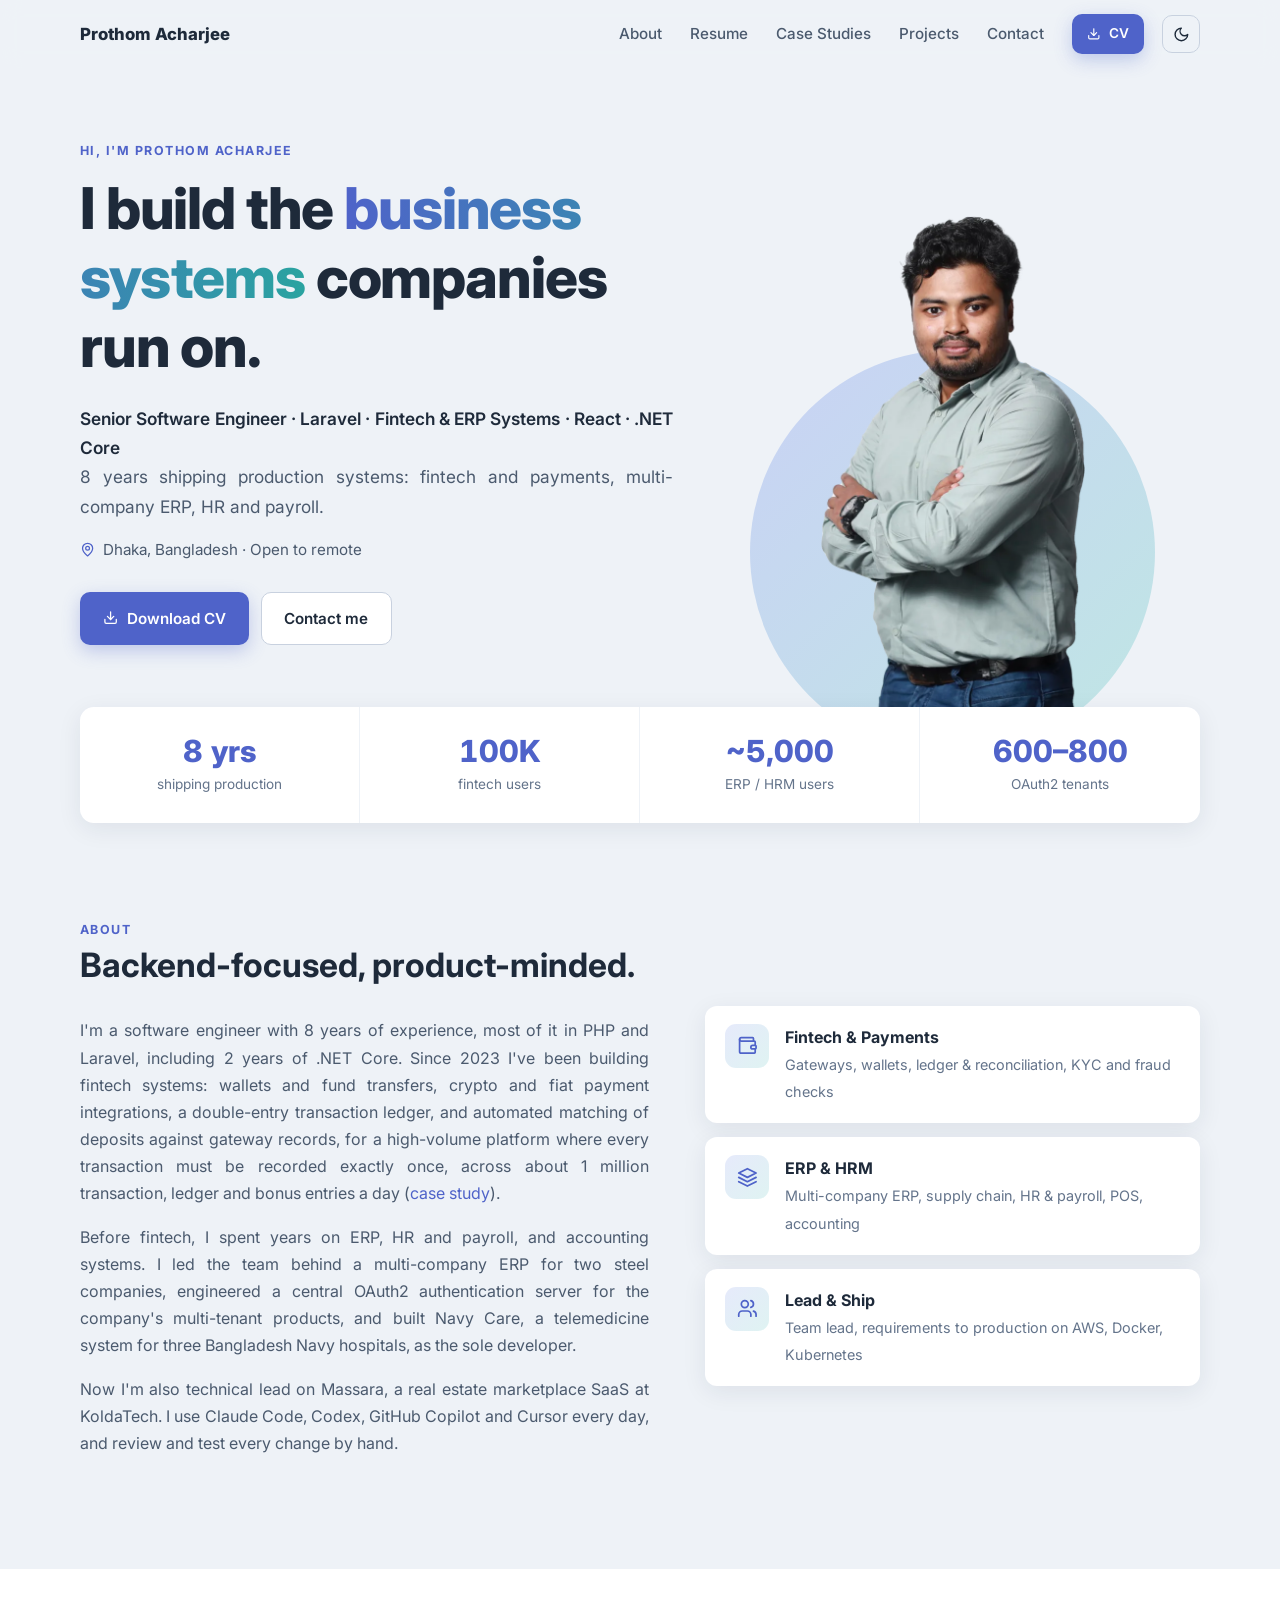
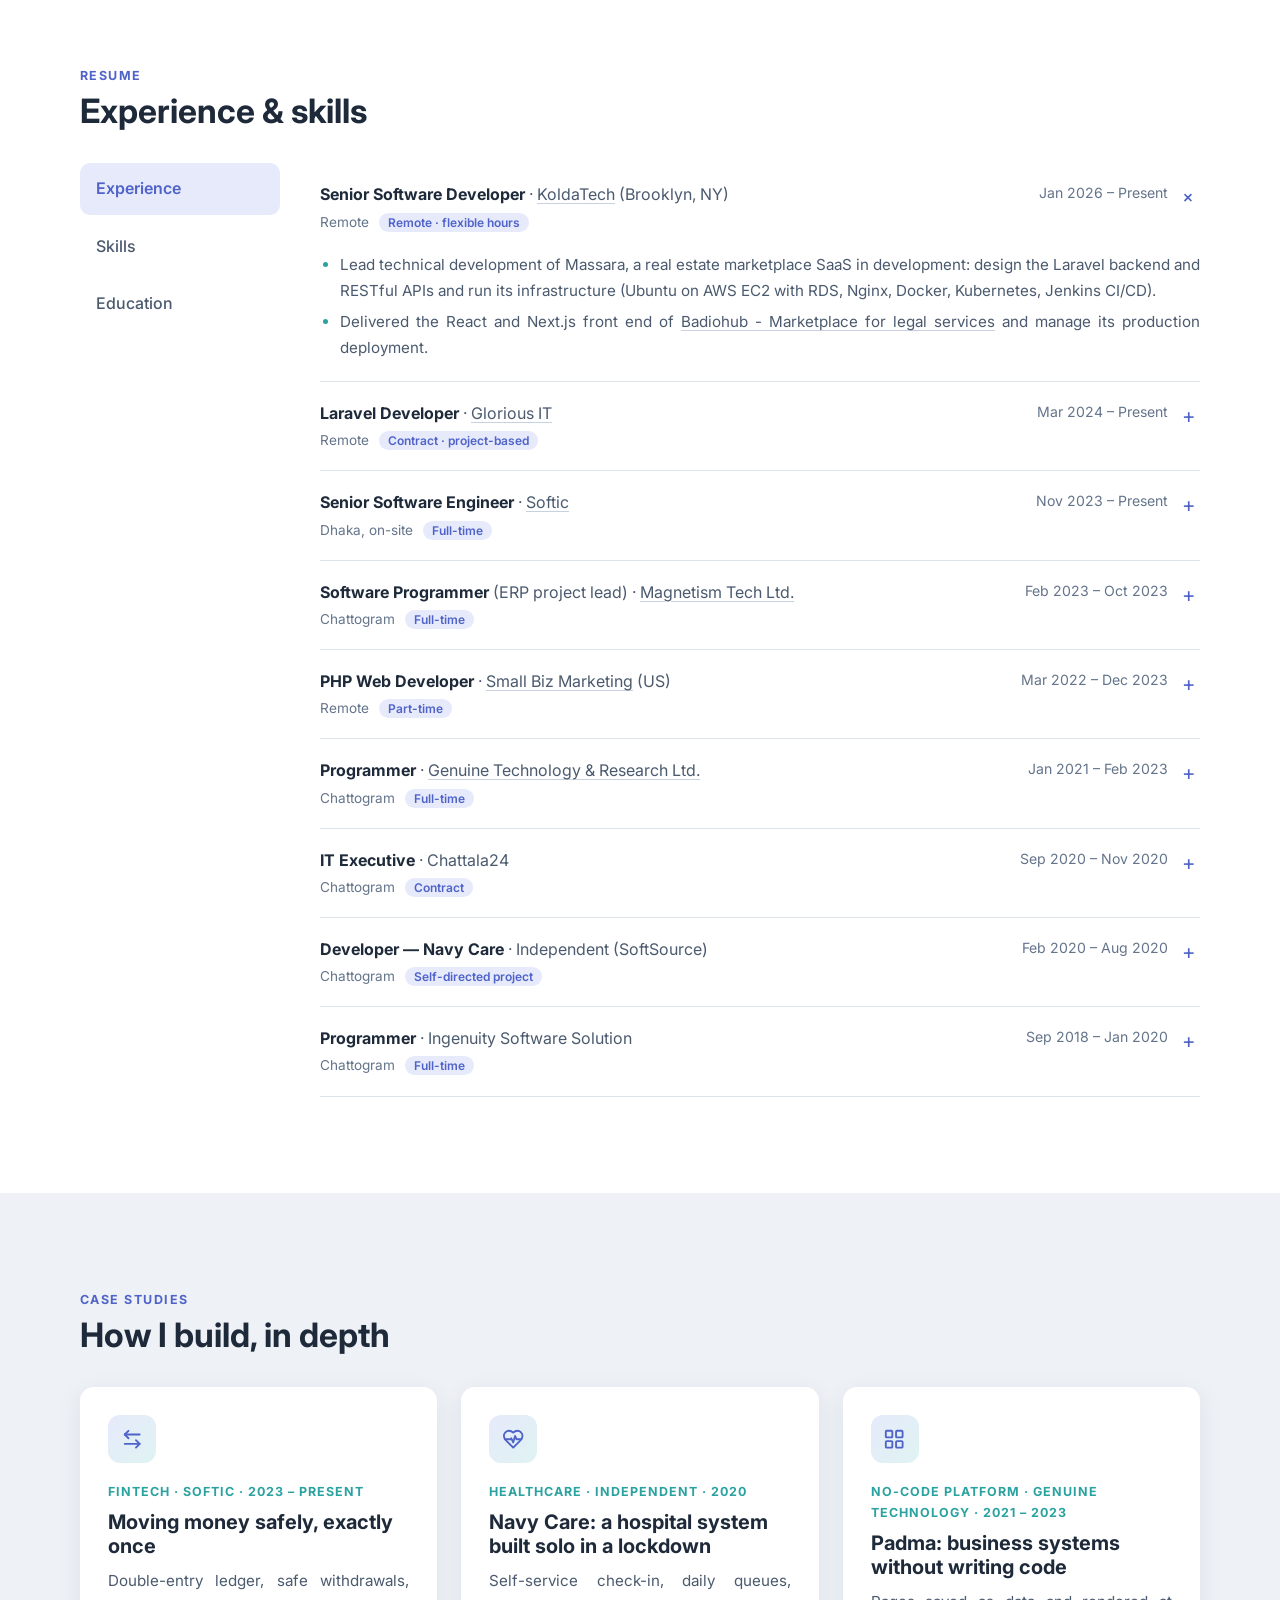
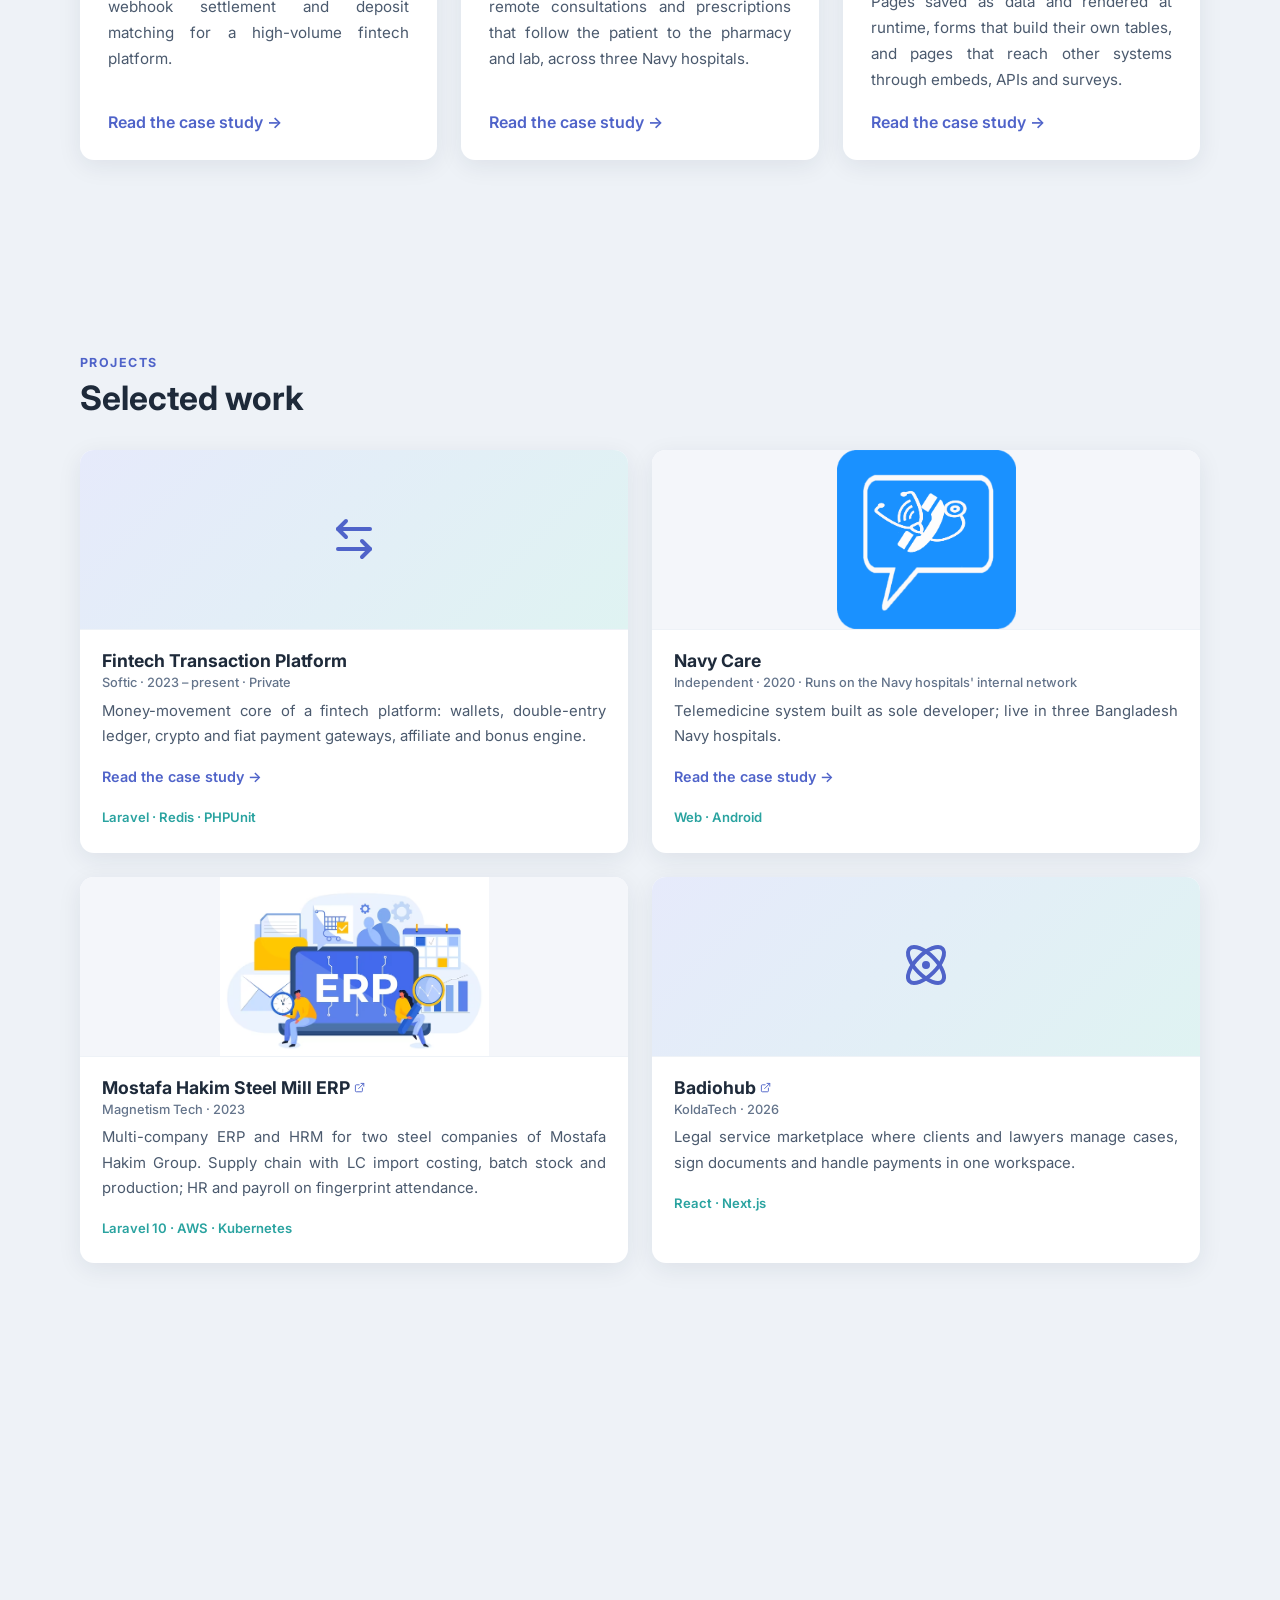
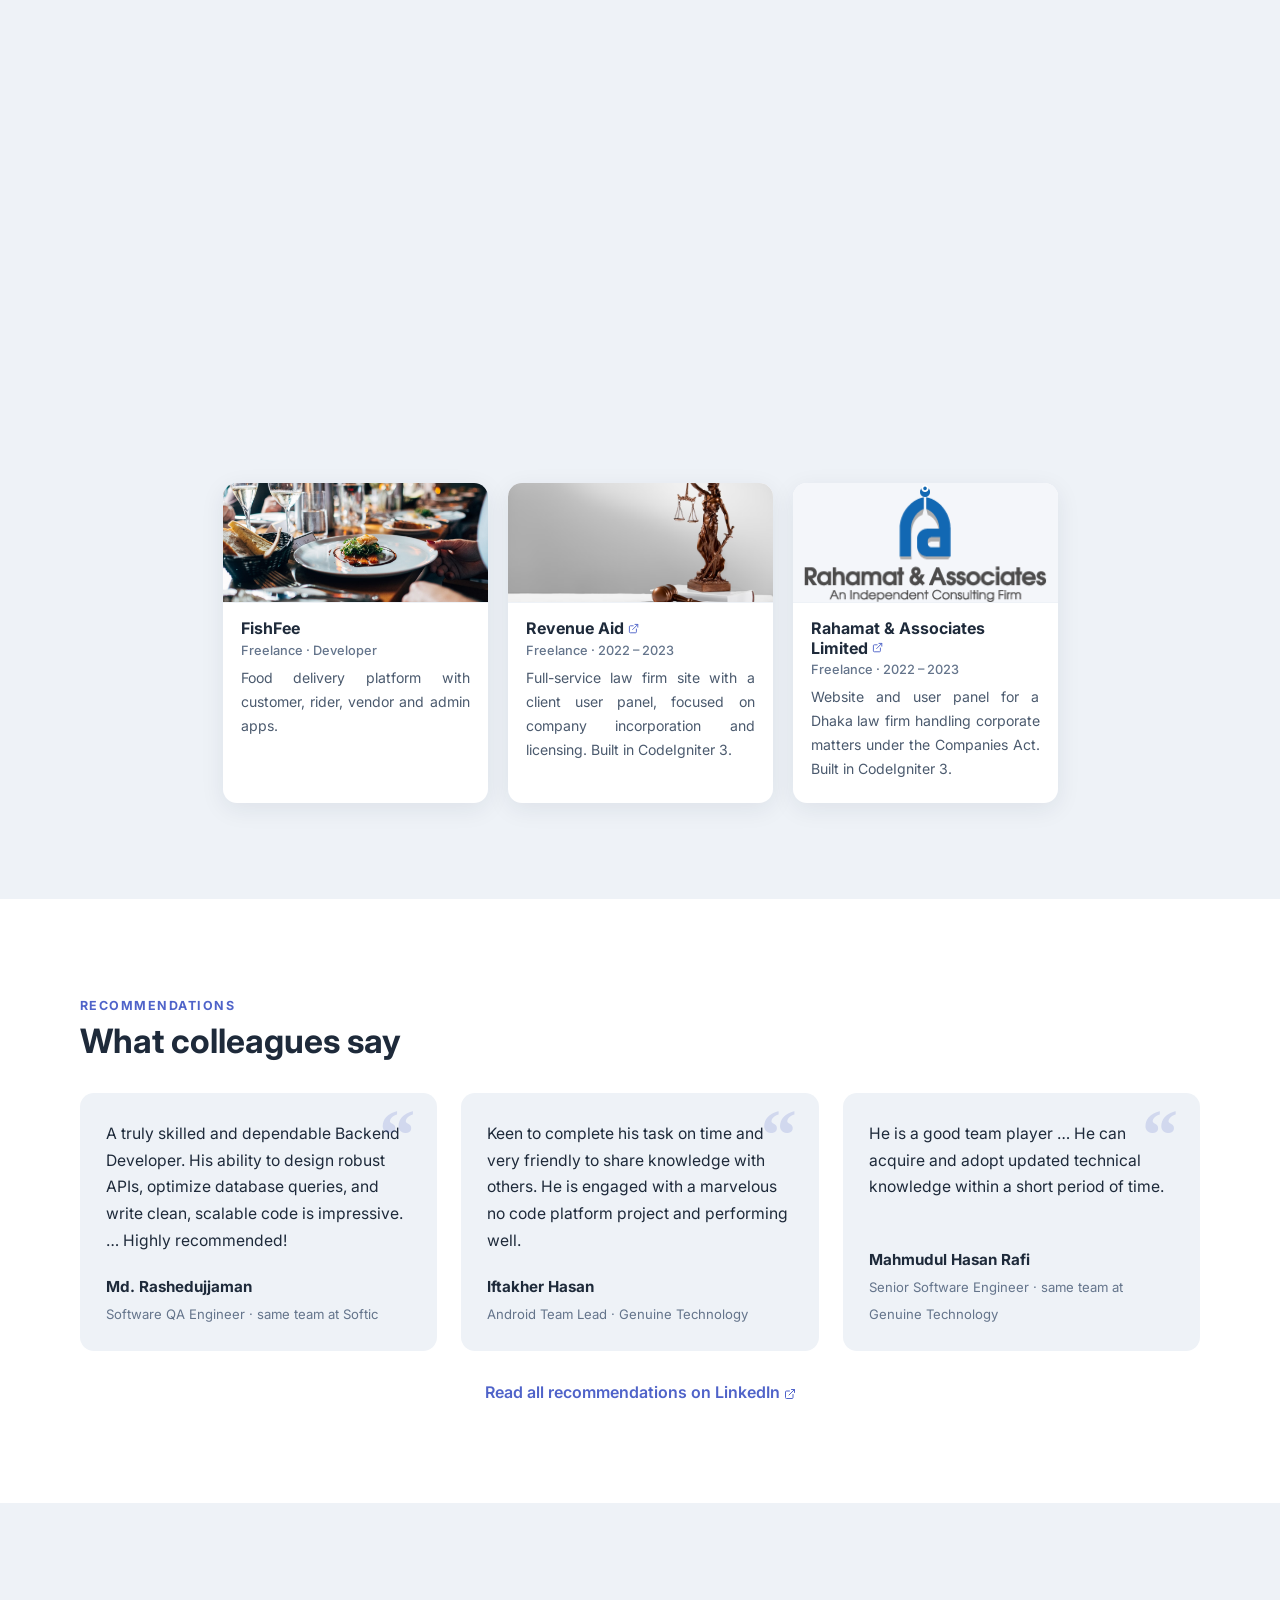
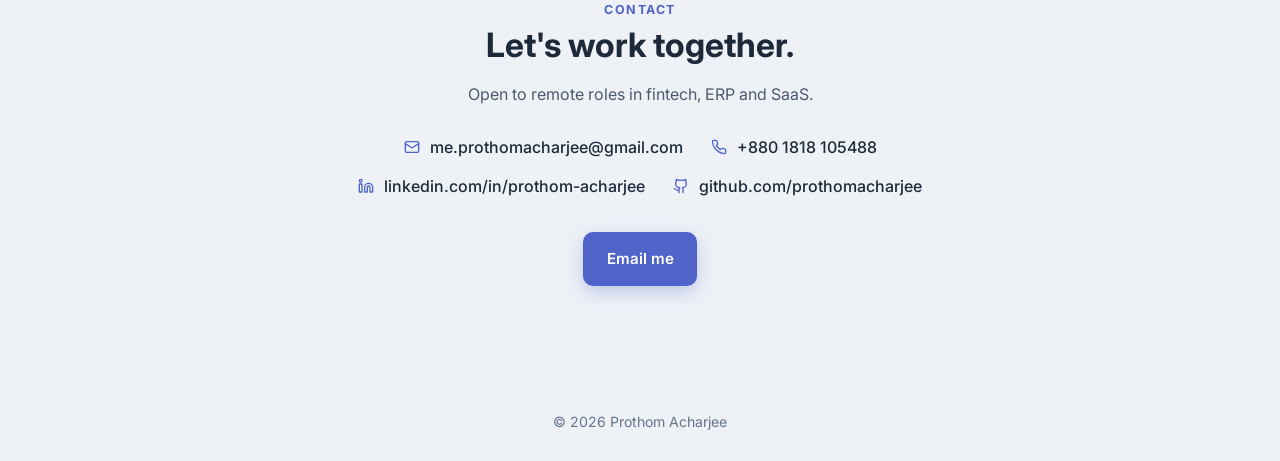
==== commit 0efe441f: "Update colleague testimonial to specify team affiliation at Softic" ====
--- a/index.html
+++ b/index.html
@@ -391,7 +391,7 @@
 				<div class="quotes">
 					<figure class="q reveal">
 						<blockquote>A truly skilled and dependable Backend Developer. His ability to design robust APIs, optimize database queries, and write clean, scalable code is impressive. &hellip; Highly recommended!</blockquote>
-						<figcaption><b>Md. Rashedujjaman</b><span>Software QA Engineer · worked on the same team</span></figcaption>
+						<figcaption><b>Md. Rashedujjaman</b><span>Software QA Engineer · same team at Softic</span></figcaption>
 					</figure>
 					<figure class="q reveal">
 						<blockquote>Keen to complete his task on time and very friendly to share knowledge with others. He is engaged with a marvelous no code platform project and performing well.</blockquote>
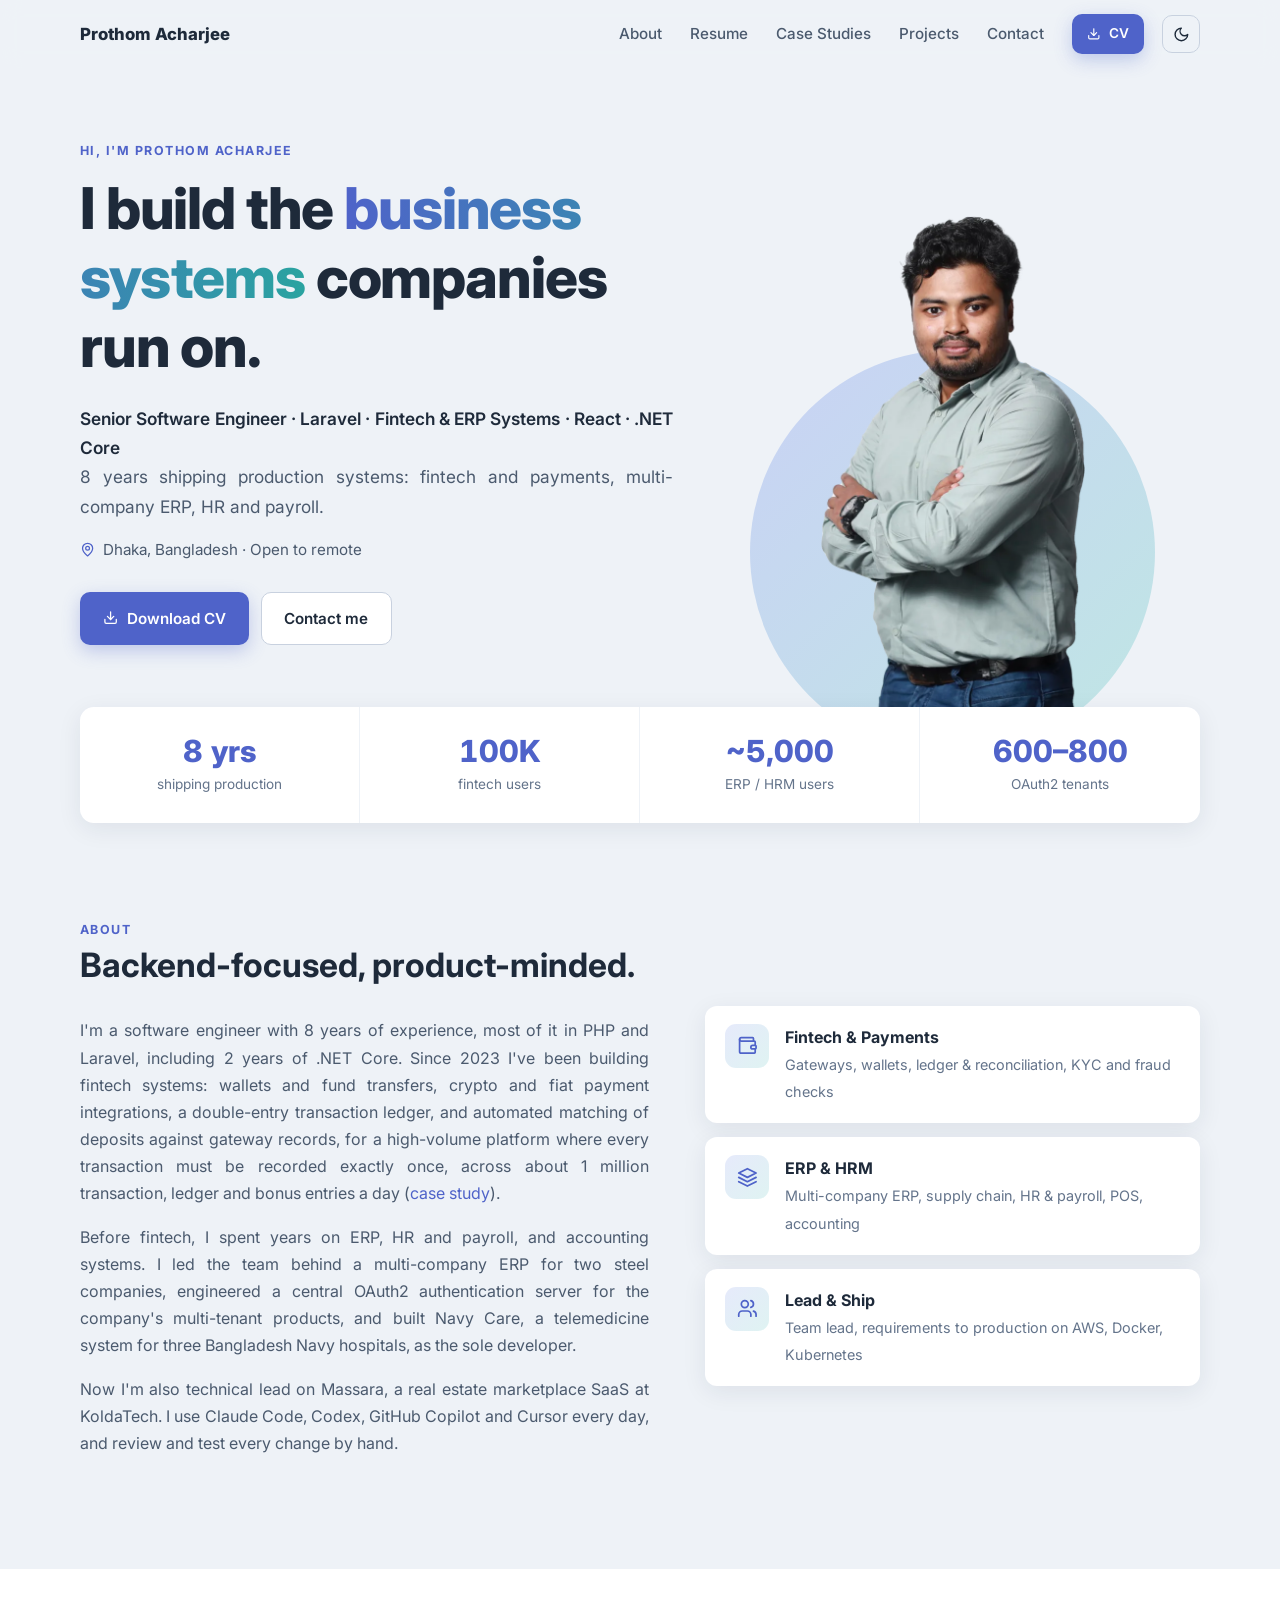
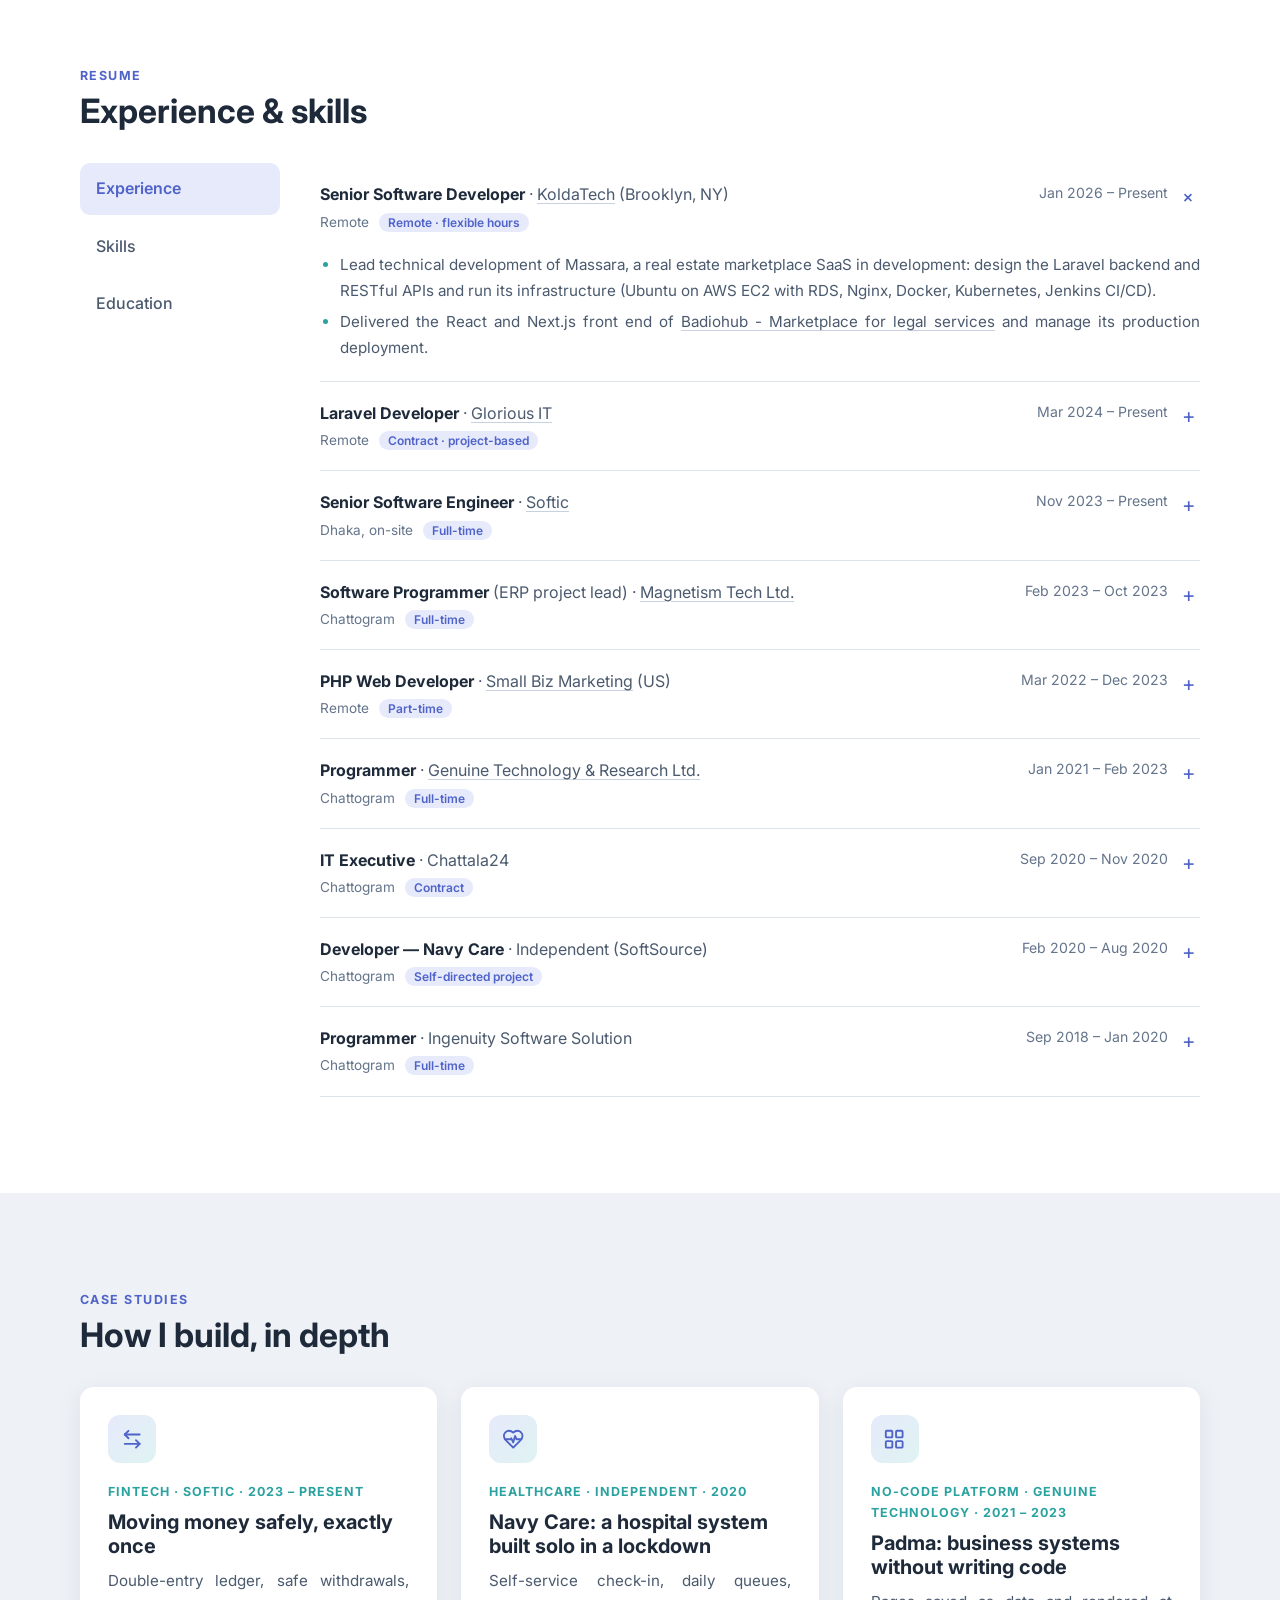
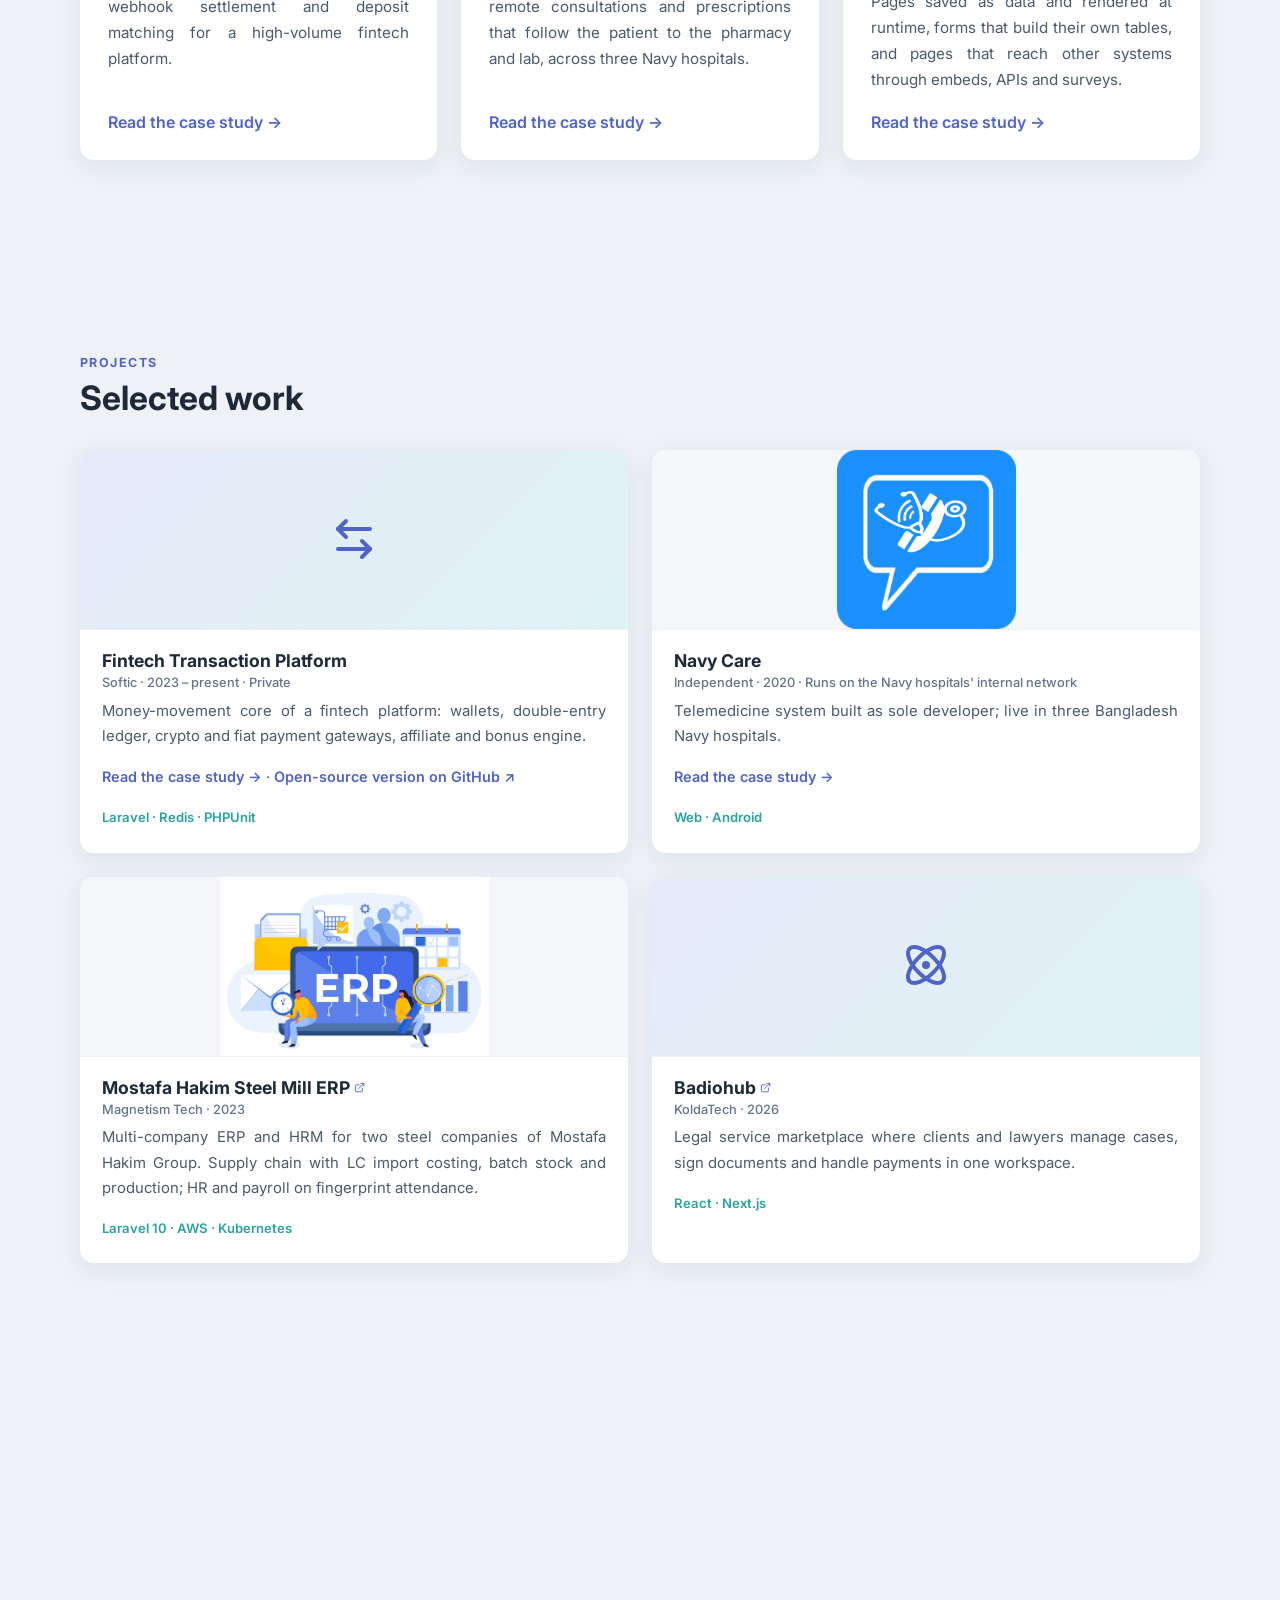
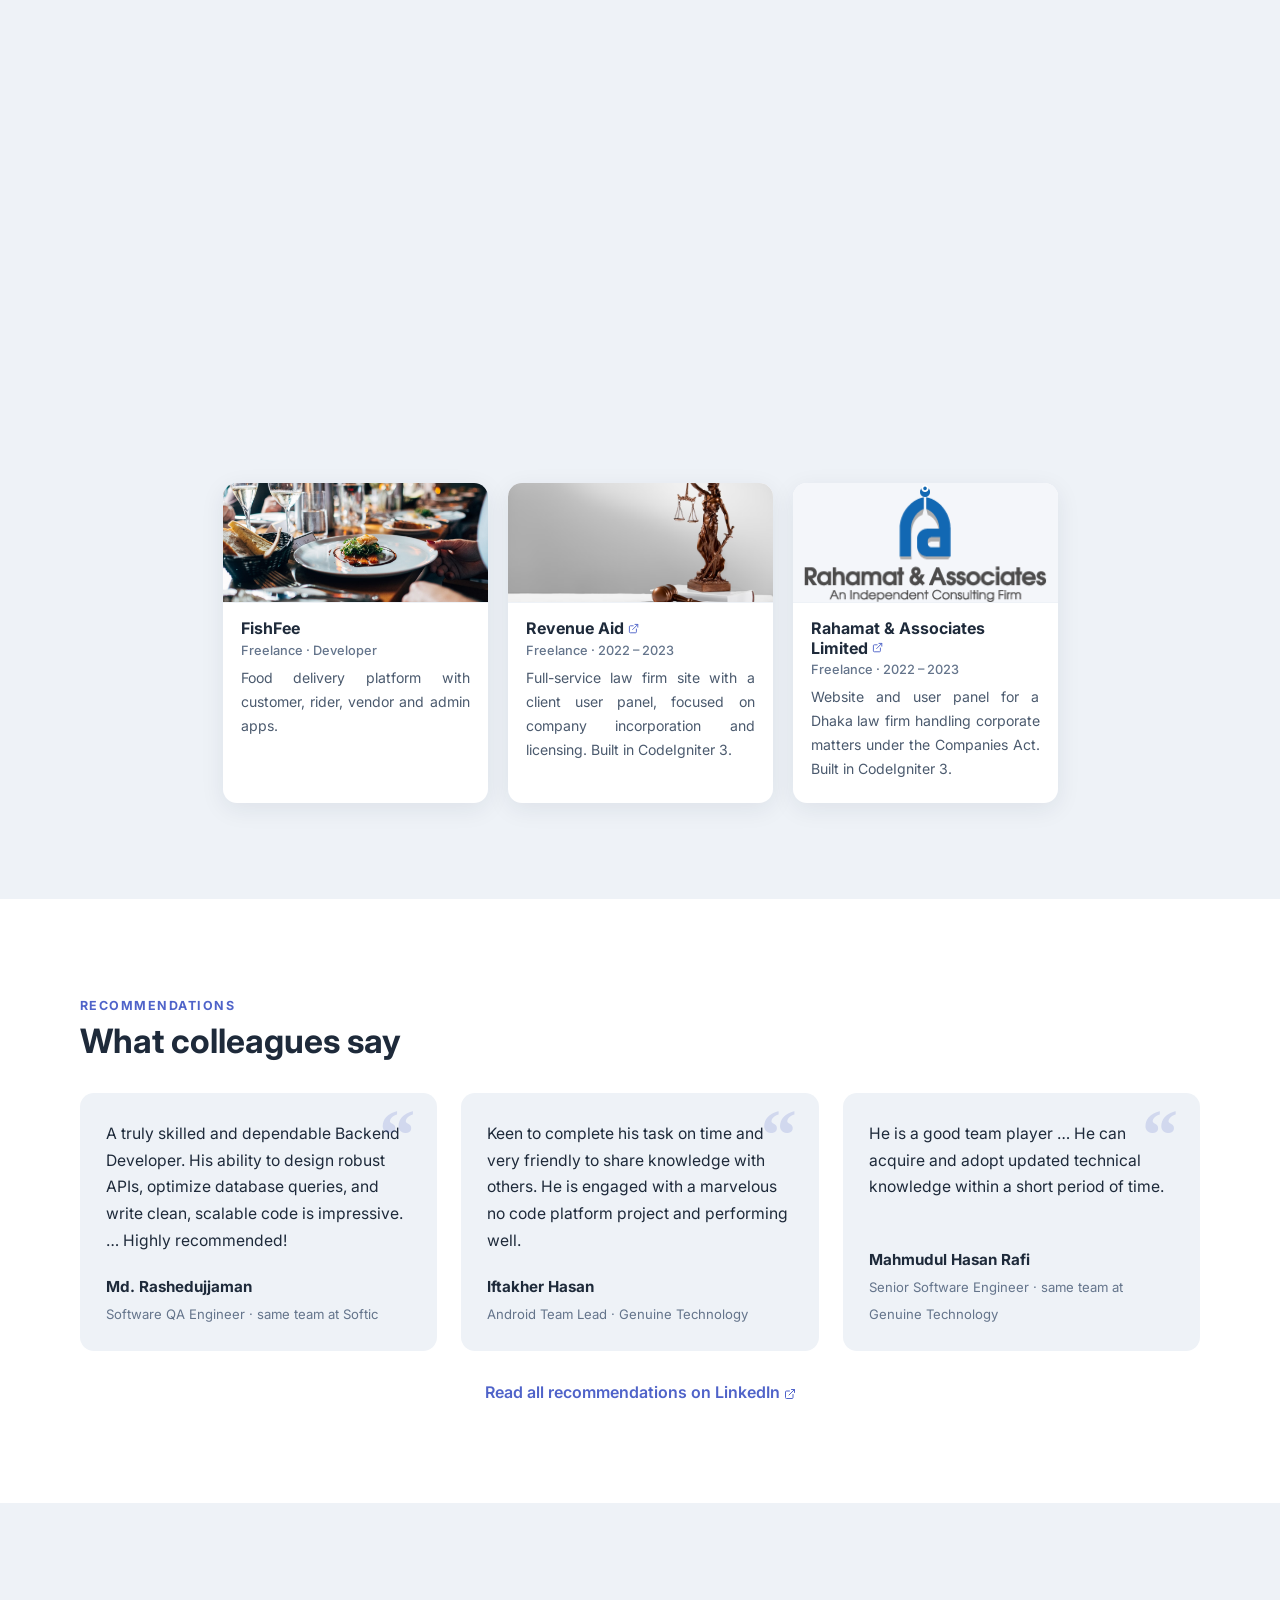
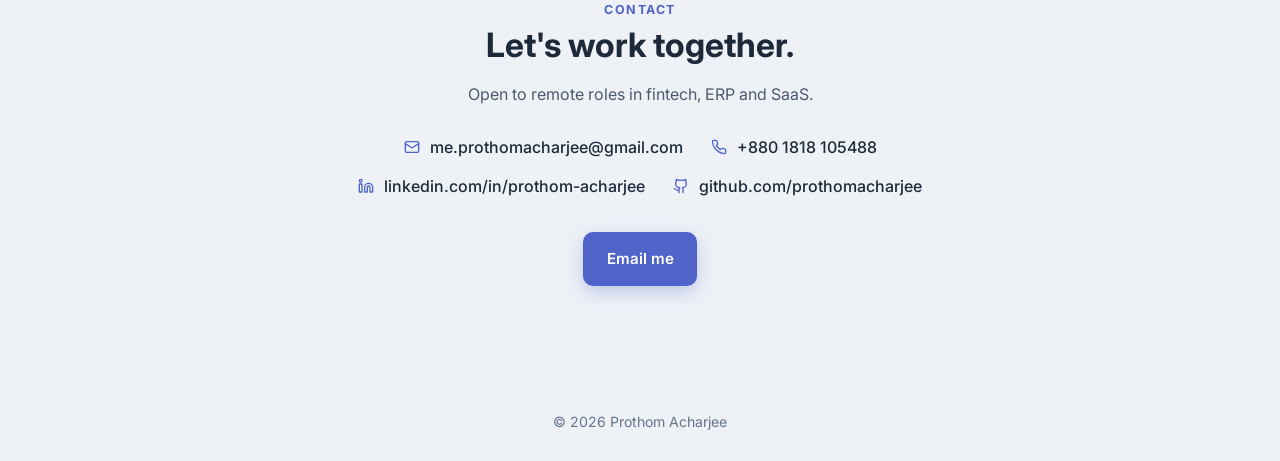
==== commit 0cde65ea: "Add GitHub link to case study and update note with open-source project reference" ====
--- a/index.html
+++ b/index.html
@@ -8,6 +8,8 @@
 	<meta name="author" content="Prothom Acharjee">
 	<meta property="og:type" content="website">
 	<meta property="og:url" content="https://prothomacharjee.github.io/">
+	<link rel="canonical" href="https://prothomacharjee.github.io/">
+	<meta property="og:site_name" content="Prothom Acharjee">
 	<meta property="og:title" content="Prothom Acharjee — Senior Software Engineer · Laravel · Fintech &amp; ERP · .NET Core">
 	<meta property="og:description" content="Laravel · Fintech &amp; ERP Systems · React · .NET Core. 8 years shipping production systems. Open to remote.">
 	<meta property="og:image" content="https://prothomacharjee.github.io/assets/image/og.png">
@@ -19,6 +21,19 @@
 	<link rel="preconnect" href="https://fonts.gstatic.com" crossorigin>
 	<link href="https://fonts.googleapis.com/css2?family=Inter:wght@400;500;600;700;800&display=swap" rel="stylesheet">
 	<link rel="stylesheet" href="assets/css/style.css">
+	<script type="application/ld+json">
+	{
+		"@context": "https://schema.org",
+		"@type": "Person",
+		"name": "Prothom Acharjee",
+		"url": "https://prothomacharjee.github.io/",
+		"image": "https://prothomacharjee.github.io/assets/image/prothom-hero.webp",
+		"jobTitle": "Senior Software Engineer",
+		"address": { "@type": "PostalAddress", "addressLocality": "Dhaka", "addressCountry": "BD" },
+		"knowsAbout": ["Laravel", "PHP", "Fintech", "ERP Systems", "React", ".NET Core"],
+		"sameAs": ["https://www.linkedin.com/in/prothom-acharjee", "https://github.com/prothomacharjee"]
+	}
+	</script>
 	<script>
 		(function (d) {
 			d.classList.add('js');
@@ -73,7 +88,6 @@
 	</header>
 
 	<main id="main">
-		<!-- Hero -->
 		<section class="hero">
 			<div class="wrap hero-in">
 				<div class="hero-text">
@@ -93,7 +107,6 @@
 			</div>
 		</section>
 
-		<!-- Proof numbers -->
 		<div class="wrap">
 			<div class="stats reveal">
 				<div><b><span data-count="8">8</span> yrs</b><span>shipping production</span></div>
@@ -103,7 +116,6 @@
 			</div>
 		</div>
 
-		<!-- About -->
 		<section class="sec" id="about">
 			<div class="wrap about">
 				<div class="reveal">
@@ -121,7 +133,6 @@
 			</div>
 		</section>
 
-		<!-- Resume -->
 		<section class="sec alt" id="resume">
 			<div class="wrap">
 				<p class="eyebrow">Resume</p>
@@ -239,7 +250,6 @@
 			</div>
 		</section>
 
-		<!-- Case studies -->
 		<section class="sec" id="case-studies">
 			<div class="wrap">
 				<p class="eyebrow">Case studies</p>
@@ -270,7 +280,6 @@
 			</div>
 		</section>
 
-		<!-- Projects -->
 		<section class="sec" id="projects">
 			<div class="wrap">
 				<p class="eyebrow">Projects</p>
@@ -281,7 +290,7 @@
 						<div class="pc-b">
 							<h3>Fintech Transaction Platform <small>Softic · 2023 – present · Private</small></h3>
 							<p>Money-movement core of a fintech platform: wallets, double-entry ledger, crypto and fiat payment gateways, affiliate and bonus engine.</p>
-							<p><a class="pc-link" href="case-study.html">Read the case study &rarr;</a></p>
+							<p><a class="pc-link" href="case-study.html">Read the case study &rarr;</a> · <a class="pc-link" href="https://github.com/prothomacharjee/laravel-wallet-ledger" target="_blank" rel="noopener">Open-source version on GitHub &nearr;</a></p>
 							<p class="tags">Laravel · Redis · PHPUnit</p>
 						</div>
 					</article>
@@ -360,7 +369,6 @@
 					<article class="pc reveal">
 						<div class="pc-im" style="background-image:url(assets/image/restu.jpg);background-size:cover"></div>
 						<div class="pc-b">
-							<!-- link held back: fishfee.com was not responding on 31 Oct 2026 -->
 							<h3>FishFee <small>Freelance · Developer</small></h3>
 							<p>Food delivery platform with customer, rider, vendor and admin apps.</p>
 						</div>
@@ -383,7 +391,6 @@
 			</div>
 		</section>
 
-		<!-- Recommendations (verbatim excerpts from LinkedIn) -->
 		<section class="sec alt" id="recommendations">
 			<div class="wrap">
 				<p class="eyebrow">Recommendations</p>
@@ -406,7 +413,6 @@
 			</div>
 		</section>
 
-		<!-- Contact -->
 		<section class="sec" id="contact">
 			<div class="wrap contact reveal">
 				<p class="eyebrow">Contact</p>
--- a/assets/css/style.css
+++ b/assets/css/style.css
@@ -1,4 +1,3 @@
-/* Soft Slate theme */
 :root {
 	--bg: #eef2f7;
 	--surface: #fff;
@@ -61,7 +60,6 @@
 .skip:focus { left: 16px; top: 16px; z-index: 100; background: var(--surface); padding: 8px 14px; border-radius: 8px; }
 :focus-visible { outline: 3px solid var(--accent); outline-offset: 3px; border-radius: 6px; }
 
-/* Buttons */
 .btn { display: inline-flex; align-items: center; gap: .5rem; font-weight: 600; font-size: .95rem; padding: .8rem 1.4rem; border-radius: 10px; border: 1px solid transparent; transition: transform .2s, box-shadow .2s, background .2s; }
 .btn:hover { text-decoration: none; transform: translateY(-2px); }
 .btn-p { background: var(--accent); color: var(--on-accent); box-shadow: 0 6px 18px rgba(79, 99, 201, .3); }
@@ -69,7 +67,6 @@
 .btn-s { background: var(--surface); color: var(--ink); border-color: var(--border); }
 .btn-sm { padding: .45rem .9rem; font-size: .85rem; }
 
-/* Nav */
 .nav { position: sticky; top: 0; z-index: 50; background: var(--nav-bg); backdrop-filter: blur(10px); transition: box-shadow .3s; }
 .nav.scrolled { box-shadow: 0 2px 16px rgba(30, 42, 58, .08); }
 .nav-in { display: flex; align-items: center; justify-content: space-between; height: 68px; }
@@ -88,7 +85,6 @@
 .nav-toggle[aria-expanded="true"] span:first-child { transform: translateY(3.5px) rotate(45deg); }
 .nav-toggle[aria-expanded="true"] span:last-child { transform: translateY(-3.5px) rotate(-45deg); }
 
-/* Hero */
 .hero { overflow: hidden; }
 .hero-in { display: grid; grid-template-columns: 1.2fr 1fr; gap: 32px; align-items: end; }
 .hero-text { padding: 72px 0 110px; }
@@ -107,14 +103,12 @@
 .hero-photo img { position: relative; width: auto; max-height: 540px; height: auto; }
 @keyframes float { 50% { transform: translateY(-14px) scale(1.02); } }
 
-/* Stats */
 .stats { position: relative; z-index: 2; margin-top: -48px; display: grid; grid-template-columns: repeat(4, 1fr); background: var(--surface); border-radius: var(--radius); box-shadow: var(--shadow); }
 .stats > div { padding: 26px 20px; text-align: center; border-right: 1px solid var(--bg); }
 .stats > div:last-child { border-right: 0; }
 .stats b { display: block; font-size: 1.9rem; font-weight: 800; color: var(--accent); line-height: 1.2; font-variant-numeric: tabular-nums; }
 .stats span:not([data-count]) { font-size: .85rem; color: var(--faint); }
 
-/* About */
 .about { display: grid; grid-template-columns: 1.15fr 1fr; gap: 56px; align-items: center; }
 .focus { display: grid; gap: 14px; }
 .fx { display: flex; gap: 16px; align-items: flex-start; background: var(--surface); border-radius: 12px; padding: 18px 20px; box-shadow: var(--shadow); transition: transform .25s; }
@@ -123,7 +117,6 @@
 .fx b { display: block; }
 .fx span { font-size: .9rem; color: var(--faint); line-height: 1.55; }
 
-/* Resume */
 .resume { display: grid; grid-template-columns: 200px 1fr; gap: 40px; align-items: start; }
 .tabs { display: flex; flex-direction: column; gap: 6px; position: sticky; top: 92px; }
 .tabs button { text-align: left; font: inherit; font-weight: 500; color: var(--muted); background: none; border: 0; padding: 12px 16px; border-radius: 10px; cursor: pointer; transition: background .2s, color .2s; }
@@ -160,7 +153,6 @@
 .ed b { display: block; }
 .ed span { font-size: .92rem; color: var(--faint); }
 
-/* Projects */
 .proj-main { display: grid; grid-template-columns: repeat(2, 1fr); gap: 24px; }
 /* flex so a short last row sits centered */
 .proj-more { display: flex; flex-wrap: wrap; justify-content: center; gap: 20px; margin-top: 24px; }
@@ -182,7 +174,6 @@
 .pc p { font-size: .93rem; }
 .tags { font-size: .82rem !important; font-weight: 600; color: var(--accent-2) !important; }
 
-/* Contact */
 .contact { text-align: center; max-width: 720px; }
 .contact h2 { margin-bottom: 1rem; }
 .contact-links { display: flex; flex-wrap: wrap; justify-content: center; gap: 12px 28px; margin: 1.6rem 0 2rem; }
@@ -200,7 +191,6 @@
 	.js .reveal { opacity: 1; transform: none; }
 }
 
-/* Responsive */
 @media (max-width: 900px) {
 	.hero-in, .about { grid-template-columns: 1fr; }
 	.hero-text { padding: 48px 0 0; }
@@ -231,7 +221,6 @@
 	.stats b { font-size: 1.5rem; }
 }
 
-/* Recommendations */
 .quotes { display: grid; grid-template-columns: repeat(3, 1fr); gap: 24px; }
 .q { margin: 0; background: var(--bg); border-radius: var(--radius); padding: 28px 26px 24px; display: flex; flex-direction: column; justify-content: space-between; gap: 20px; position: relative; }
 .q::before { content: "\201C"; position: absolute; top: 6px; right: 22px; font: 800 4.5rem/1 Georgia, serif; color: var(--accent); opacity: .18; }
@@ -242,7 +231,6 @@
 .q-more i { font-size: .75rem; }
 @media (max-width: 900px) { .quotes { grid-template-columns: 1fr; } }
 
-/* Case study page */
 .cs-wrap { max-width: 760px; }
 .cs-head { padding: 64px 0 40px; }
 .cs-head h1 { font-size: clamp(2rem, 4.4vw, 3rem); font-weight: 800; letter-spacing: -.02em; margin: .8rem 0 1.2rem; }
@@ -282,7 +270,6 @@
 	.cs-fig svg { min-width: 620px; }
 }
 
-/* Case study list (home) */
 .cases { display: grid; grid-template-columns: repeat(3, minmax(0, 1fr)); gap: 24px; }
 .case { display: flex; flex-direction: column; background: var(--surface); border-radius: var(--radius); box-shadow: var(--shadow); padding: 28px 28px 24px; color: inherit; transition: transform .3s, box-shadow .3s; }
 .case:hover { text-decoration: none; transform: translateY(-5px); box-shadow: var(--shadow-lg); }
